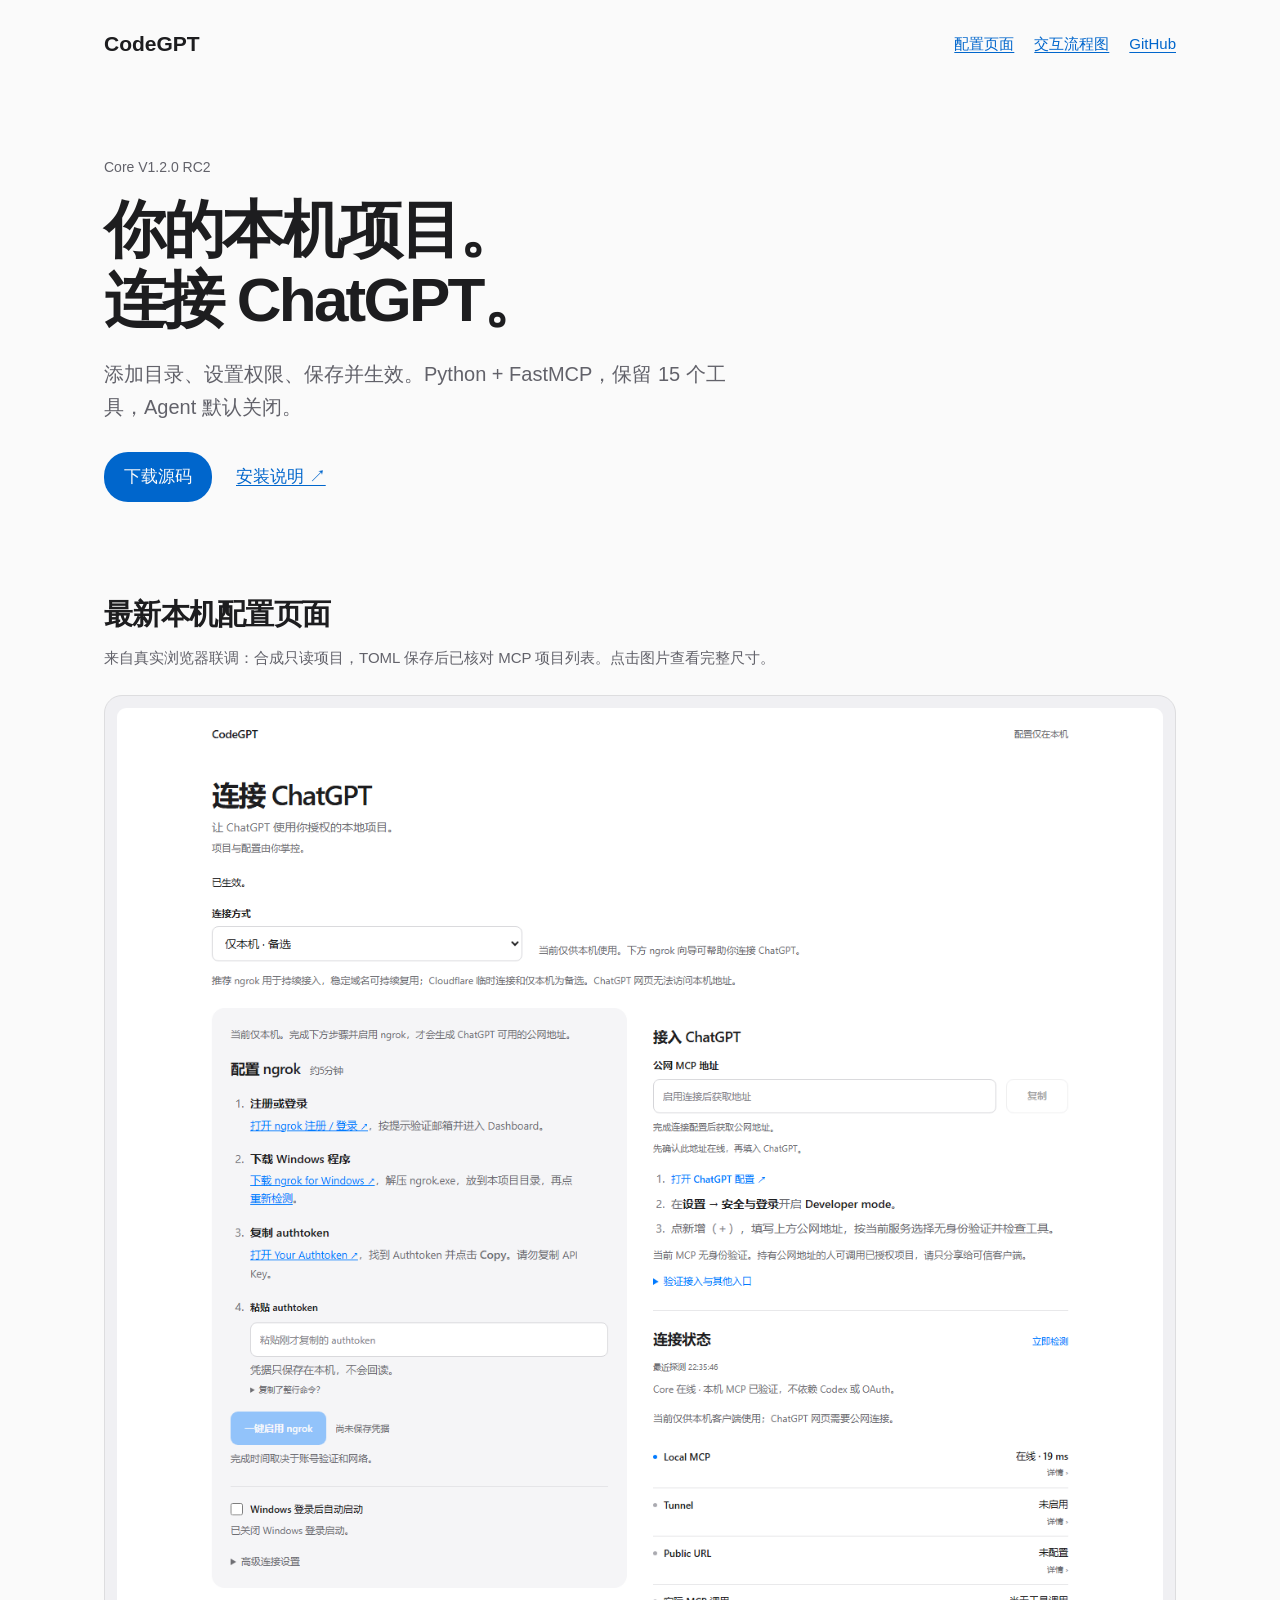
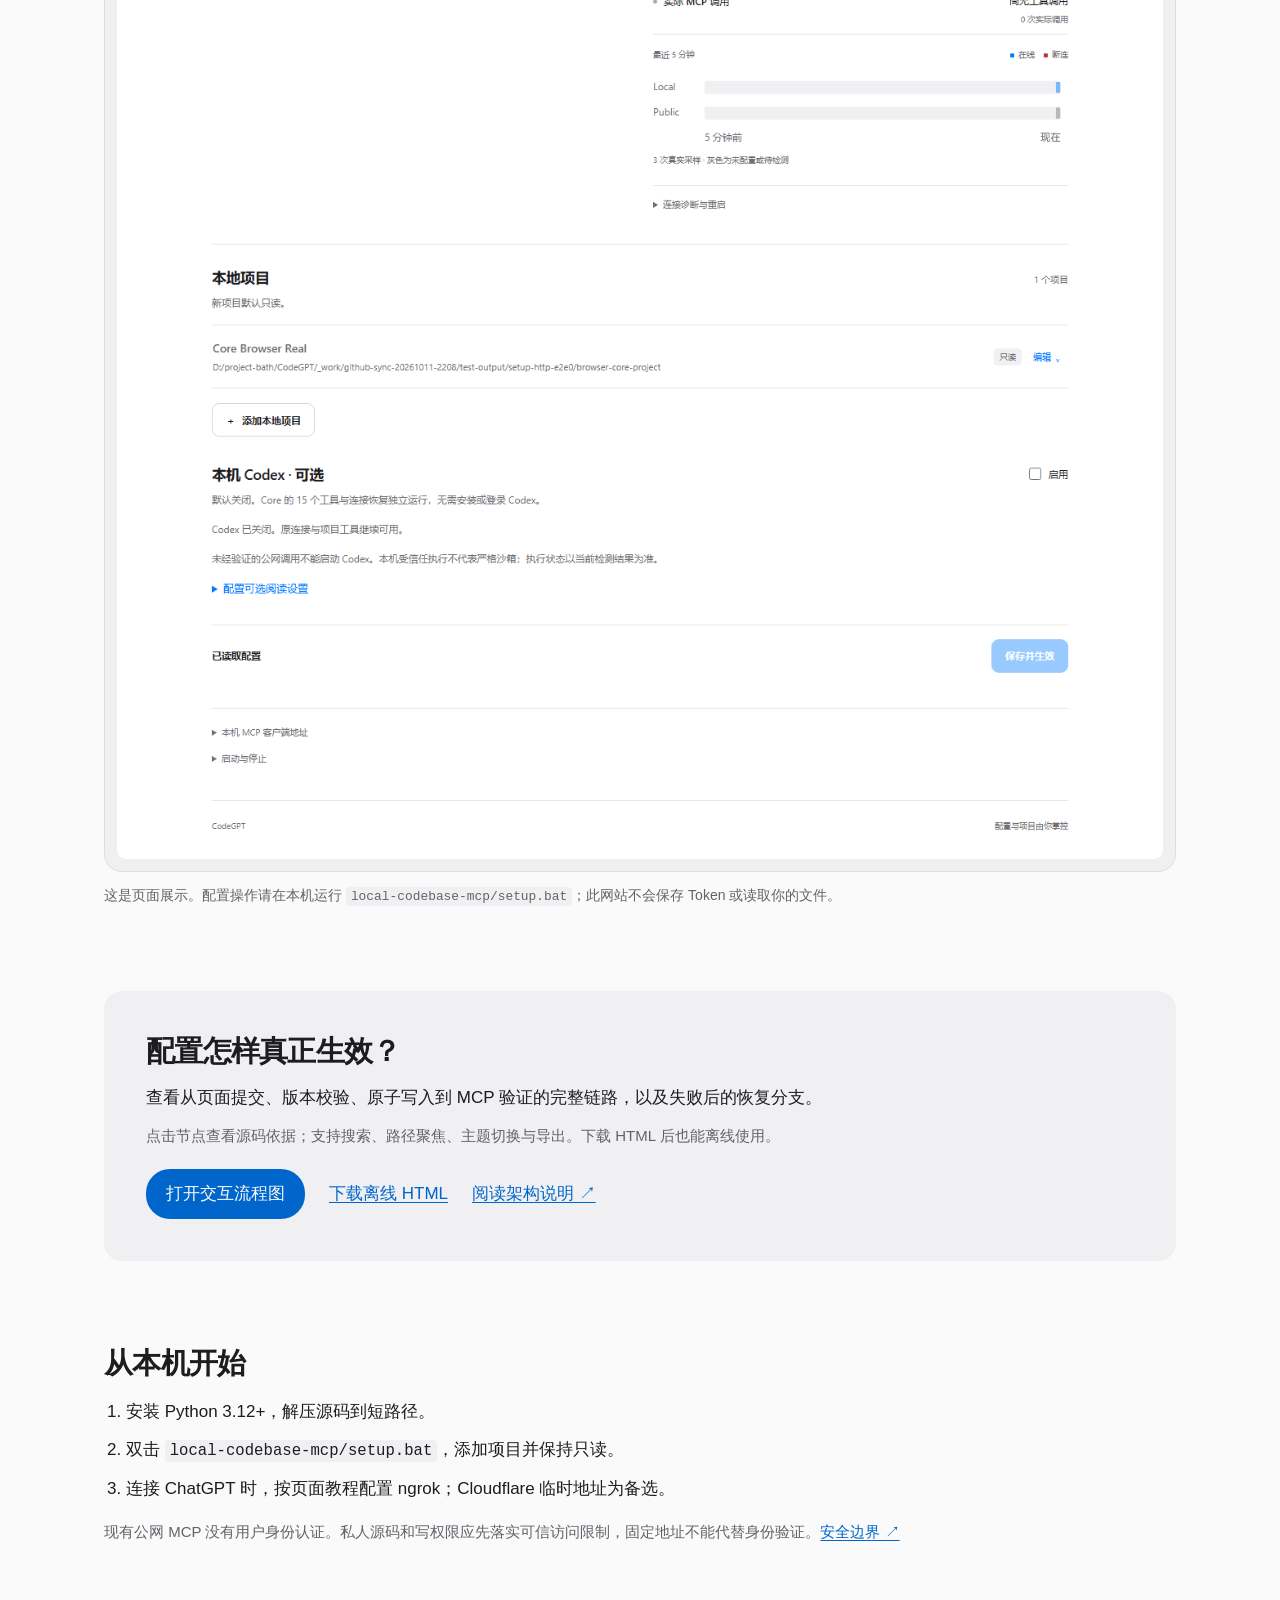
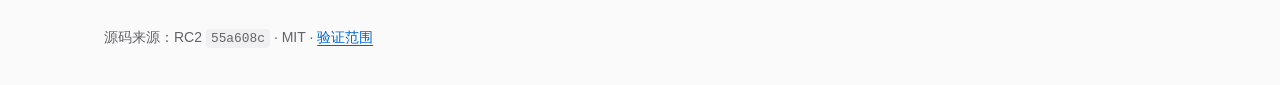
==== site/index.html @ 5a4a977e "Sync Core RC2 Setup frontend and publish interactive workflow" ====
<!doctype html>
<html lang="zh-CN">
<head>
<meta charset="utf-8">
<meta name="viewport" content="width=device-width, initial-scale=1">
<meta name="description" content="CodeGPT Core V1.2.0 RC2：真实本机配置页面与可交互配置流程图。">
<title>CodeGPT · 本机项目，连接 ChatGPT</title>
<style>
:root { color-scheme: light; --ink: #1d1d1f; --muted: #62626a; --paper: #fafafa; --surface: #f0f0f3; --accent: #0066cc; --line: #dddddf; }
* { box-sizing: border-box; }
body { margin: 0; background: var(--paper); color: var(--ink); font: 17px/1.65 -apple-system, BlinkMacSystemFont, "Segoe UI", "Microsoft YaHei", sans-serif; }
a { color: var(--accent); text-underline-offset: .2em; }
a:focus-visible { outline: 3px solid var(--accent); outline-offset: 5px; border-radius: 4px; }
header, main, footer { max-width: 1120px; margin: auto; padding: 0 24px; }
header { min-height: 88px; display: flex; justify-content: space-between; align-items: center; gap: 20px; }
.brand { font-weight: 650; font-size: 21px; color: var(--ink); text-decoration: none; }
nav { display: flex; flex-wrap: wrap; gap: 20px; font-size: 15px; }
.intro { padding: 68px 0 52px; max-width: 780px; }
.eyebrow { color: var(--muted); font-size: 14px; margin: 0 0 16px; }
h1 { font-size: clamp(34px, 6vw, 62px); line-height: 1.12; letter-spacing: -.045em; margin: 0 0 24px; font-weight: 650; }
.intro p:not(.eyebrow) { max-width: 650px; color: var(--muted); font-size: 20px; }
.actions { display: flex; flex-wrap: wrap; align-items: center; gap: 14px 24px; margin-top: 28px; }
.primary { display: inline-block; padding: 11px 20px; border-radius: 24px; background: var(--accent); color: var(--paper); text-decoration: none; }
section { padding: 42px 0; }
h2 { font-size: 29px; letter-spacing: -.025em; line-height: 1.25; margin: 0 0 14px; font-weight: 650; }
p { margin: 12px 0; }
.note { color: var(--muted); font-size: 15px; }
figure { margin: 24px 0 0; }
figure a { display: block; background: var(--surface); border: 1px solid var(--line); padding: 12px; border-radius: 18px; }
img { display: block; width: 100%; height: auto; border-radius: 9px; }
figcaption { margin-top: 12px; color: var(--muted); font-size: 14px; }
.workflow { background: var(--surface); border-radius: 18px; padding: 30px; }
.workflow .actions { margin-top: 20px; }
code { padding: 2px 5px; border-radius: 4px; background: var(--surface); font-size: .92em; }
ol { padding-left: 22px; }
li { margin: 10px 0; }
footer { padding-top: 28px; padding-bottom: 36px; color: var(--muted); font-size: 14px; }
@media (min-width: 760px) { .workflow { padding: 42px; } }
</style>
</head>
<body>
<header><a class="brand" href="./">CodeGPT</a><nav aria-label="主要导航"><a href="#setup">配置页面</a><a href="diagrams/configuration-workflow.html">交互流程图</a><a href="https://github.com/SHlTbro/CodeGPT">GitHub</a></nav></header>
<main>
<div class="intro"><p class="eyebrow">Core V1.2.0 RC2</p><h1>你的本机项目。<br>连接 ChatGPT。</h1><p>添加目录、设置权限、保存并生效。Python + FastMCP，保留 15 个工具，Agent 默认关闭。</p><div class="actions"><a class="primary" href="https://github.com/SHlTbro/CodeGPT/archive/refs/heads/main.zip">下载源码</a><a href="https://github.com/SHlTbro/CodeGPT#先在本机使用">安装说明 ↗</a></div></div>
<section id="setup" aria-labelledby="setup-heading"><h2 id="setup-heading">最新本机配置页面</h2><p class="note">来自真实浏览器联调：合成只读项目，TOML 保存后已核对 MCP 项目列表。点击图片查看完整尺寸。</p><figure><a href="assets/setup-current.png" aria-label="查看配置页面原始截图"><img src="assets/setup-current.png" width="1280" height="2143" alt="CodeGPT 真实配置页：ngrok 操作指引、连接状态、本地项目与默认关闭的可选 Codex。"></a><figcaption>这是页面展示。配置操作请在本机运行 <code>local-codebase-mcp/setup.bat</code>；此网站不会保存 Token 或读取你的文件。</figcaption></figure></section>
<section aria-labelledby="workflow-heading"><div class="workflow"><h2 id="workflow-heading">配置怎样真正生效？</h2><p>查看从页面提交、版本校验、原子写入到 MCP 验证的完整链路，以及失败后的恢复分支。</p><p class="note">点击节点查看源码依据；支持搜索、路径聚焦、主题切换与导出。下载 HTML 后也能离线使用。</p><div class="actions"><a class="primary" href="diagrams/configuration-workflow.html">打开交互流程图</a><a href="diagrams/configuration-workflow.html" download>下载离线 HTML</a><a href="https://github.com/SHlTbro/CodeGPT/blob/main/docs/architecture.md">阅读架构说明 ↗</a></div></div></section>
<section aria-labelledby="start-heading"><h2 id="start-heading">从本机开始</h2><ol><li>安装 Python 3.12+，解压源码到短路径。</li><li>双击 <code>local-codebase-mcp/setup.bat</code>，添加项目并保持只读。</li><li>连接 ChatGPT 时，按页面教程配置 ngrok；Cloudflare 临时地址为备选。</li></ol><p class="note">现有公网 MCP 没有用户身份认证。私人源码和写权限应先落实可信访问限制，固定地址不能代替身份验证。<a href="https://github.com/SHlTbro/CodeGPT/blob/main/docs/security.md">安全边界 ↗</a></p></section>
</main>
<footer>源码来源：RC2 <code>55a608c</code> · MIT · <a href="https://github.com/SHlTbro/CodeGPT/blob/main/docs/verification.md">验证范围</a></footer>
</body>
</html>
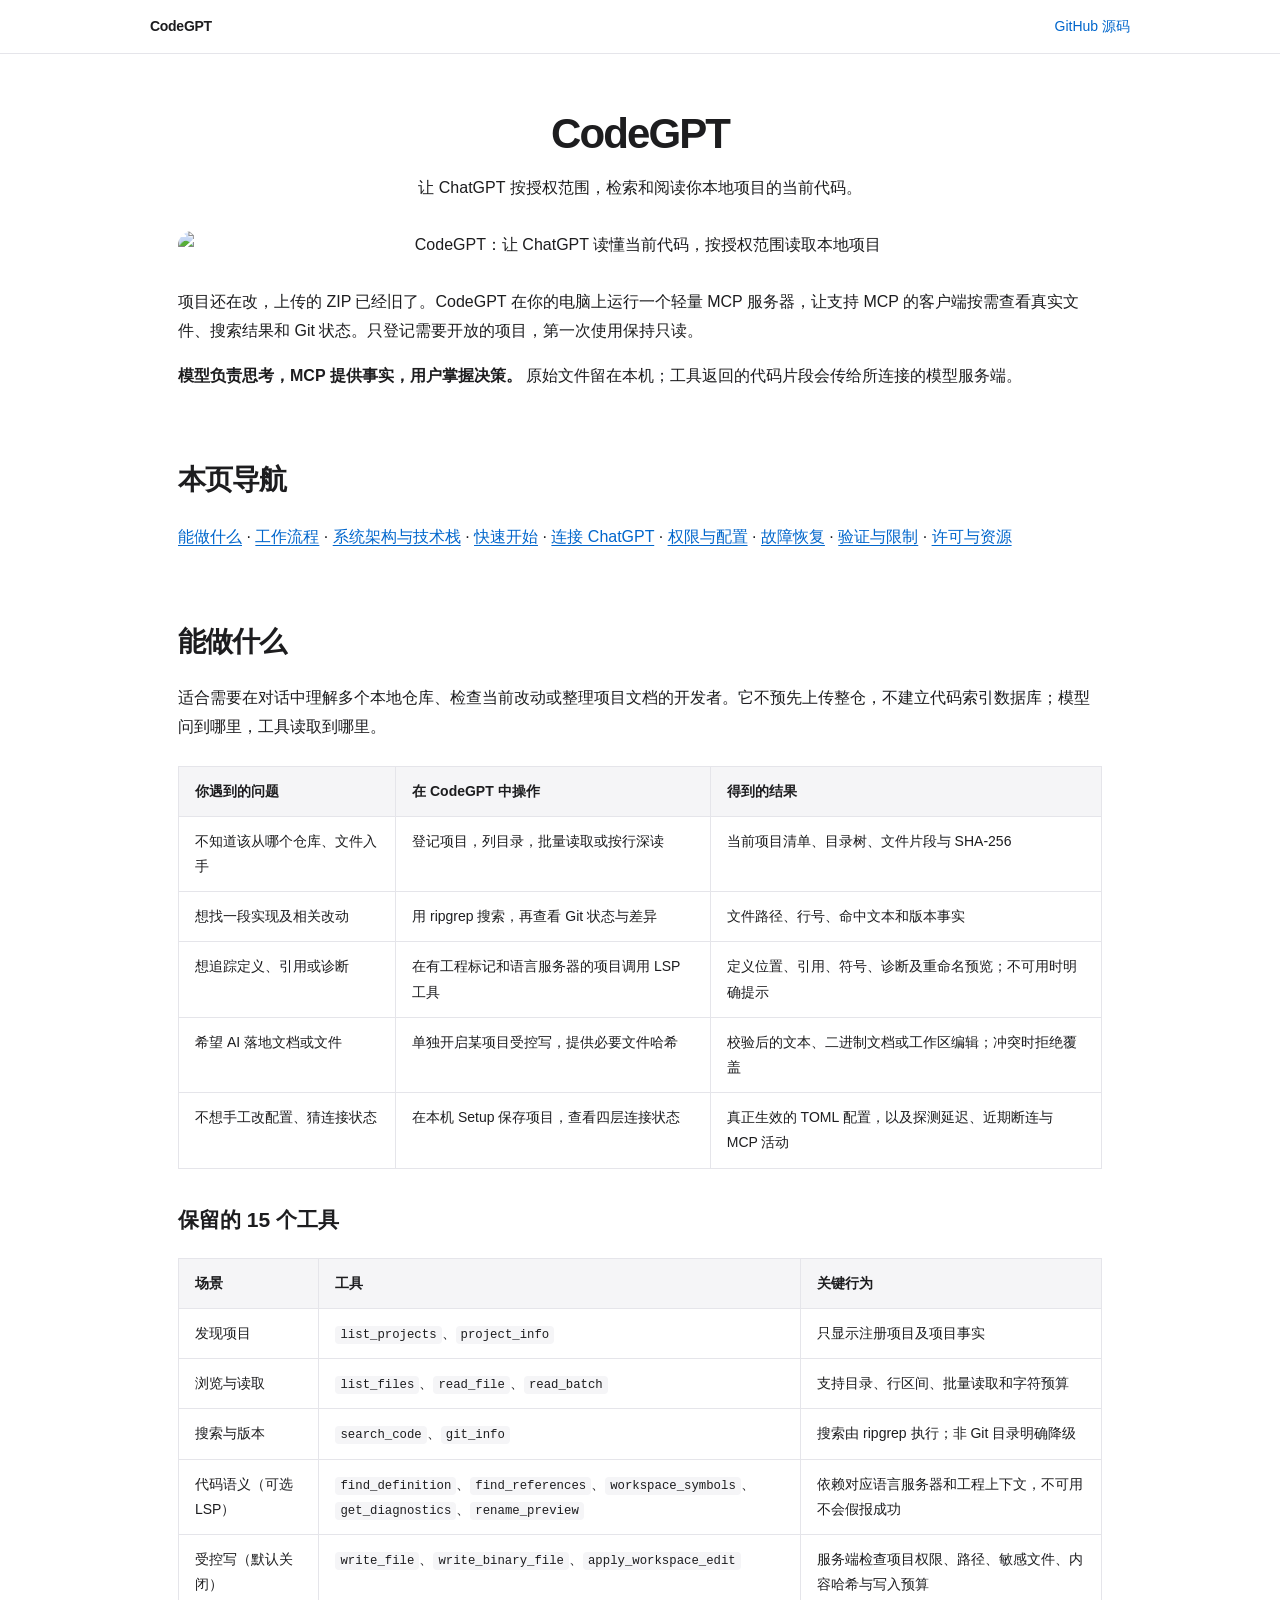
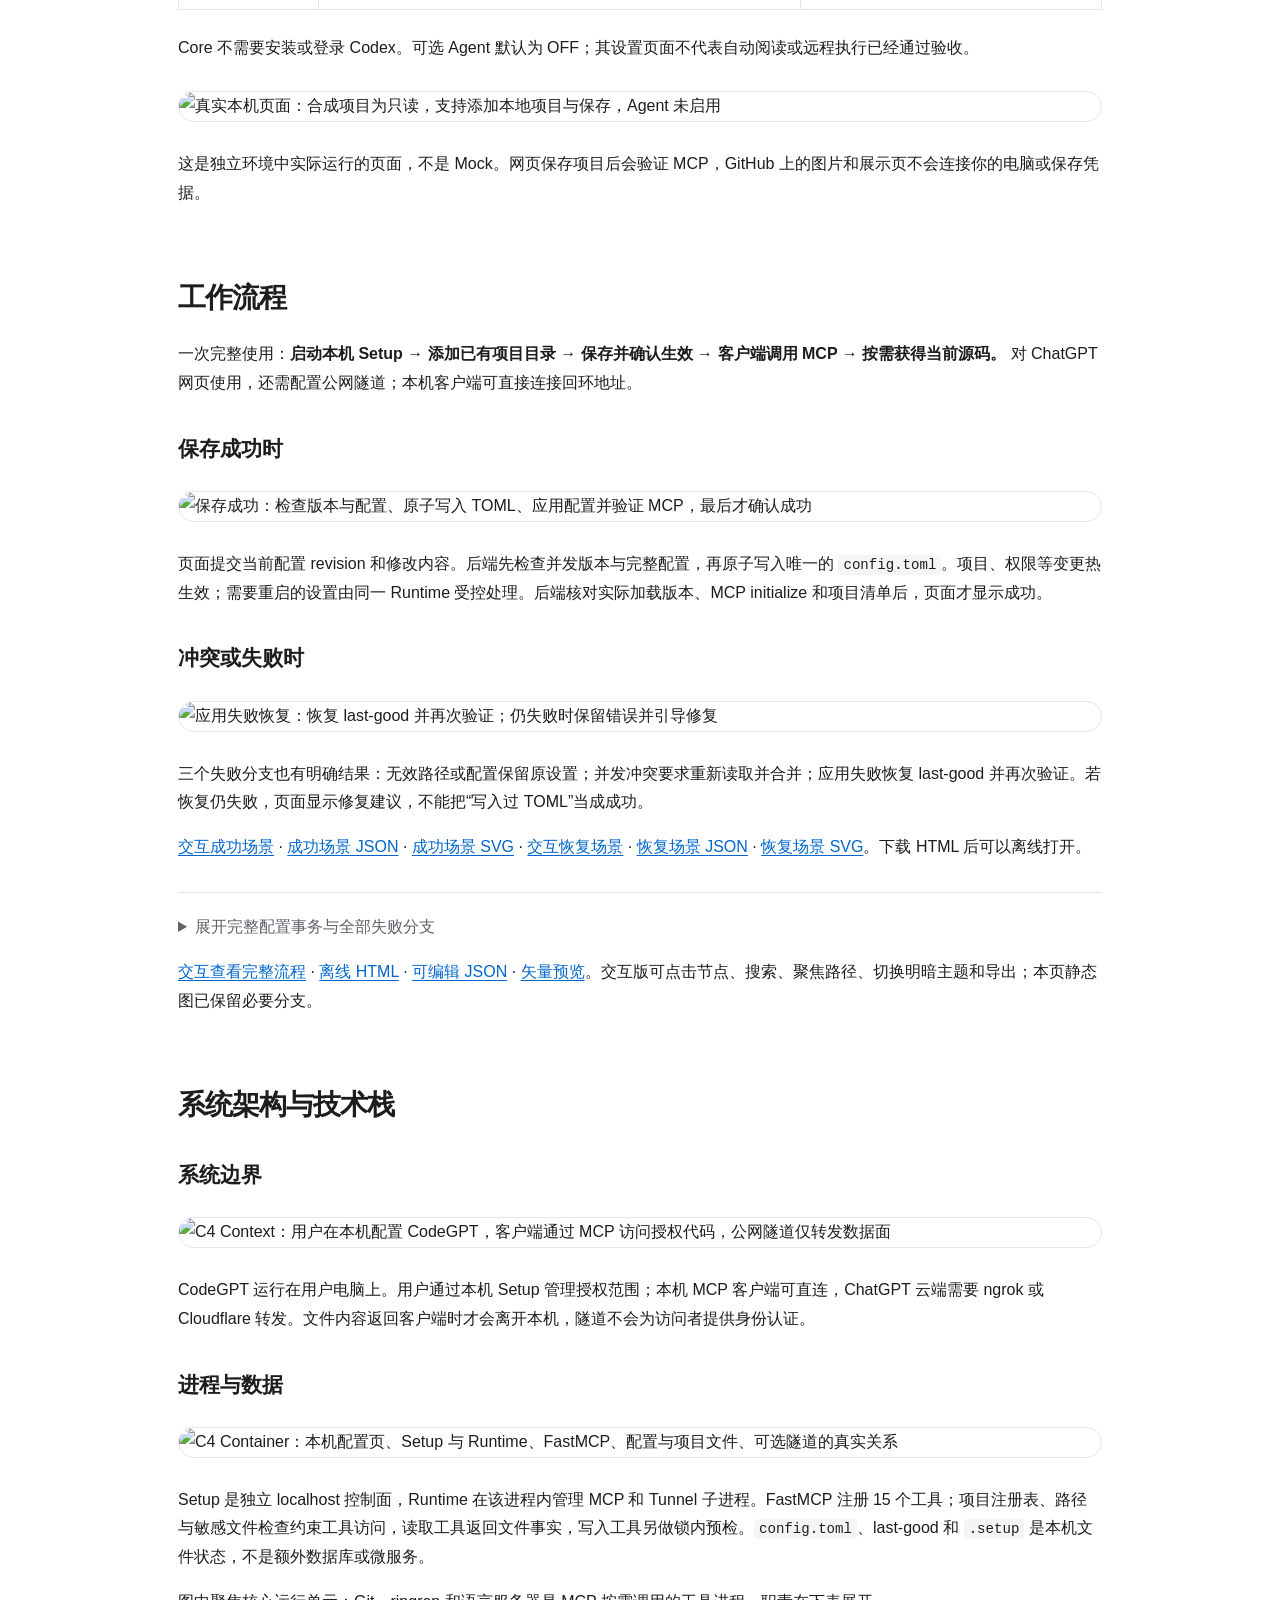
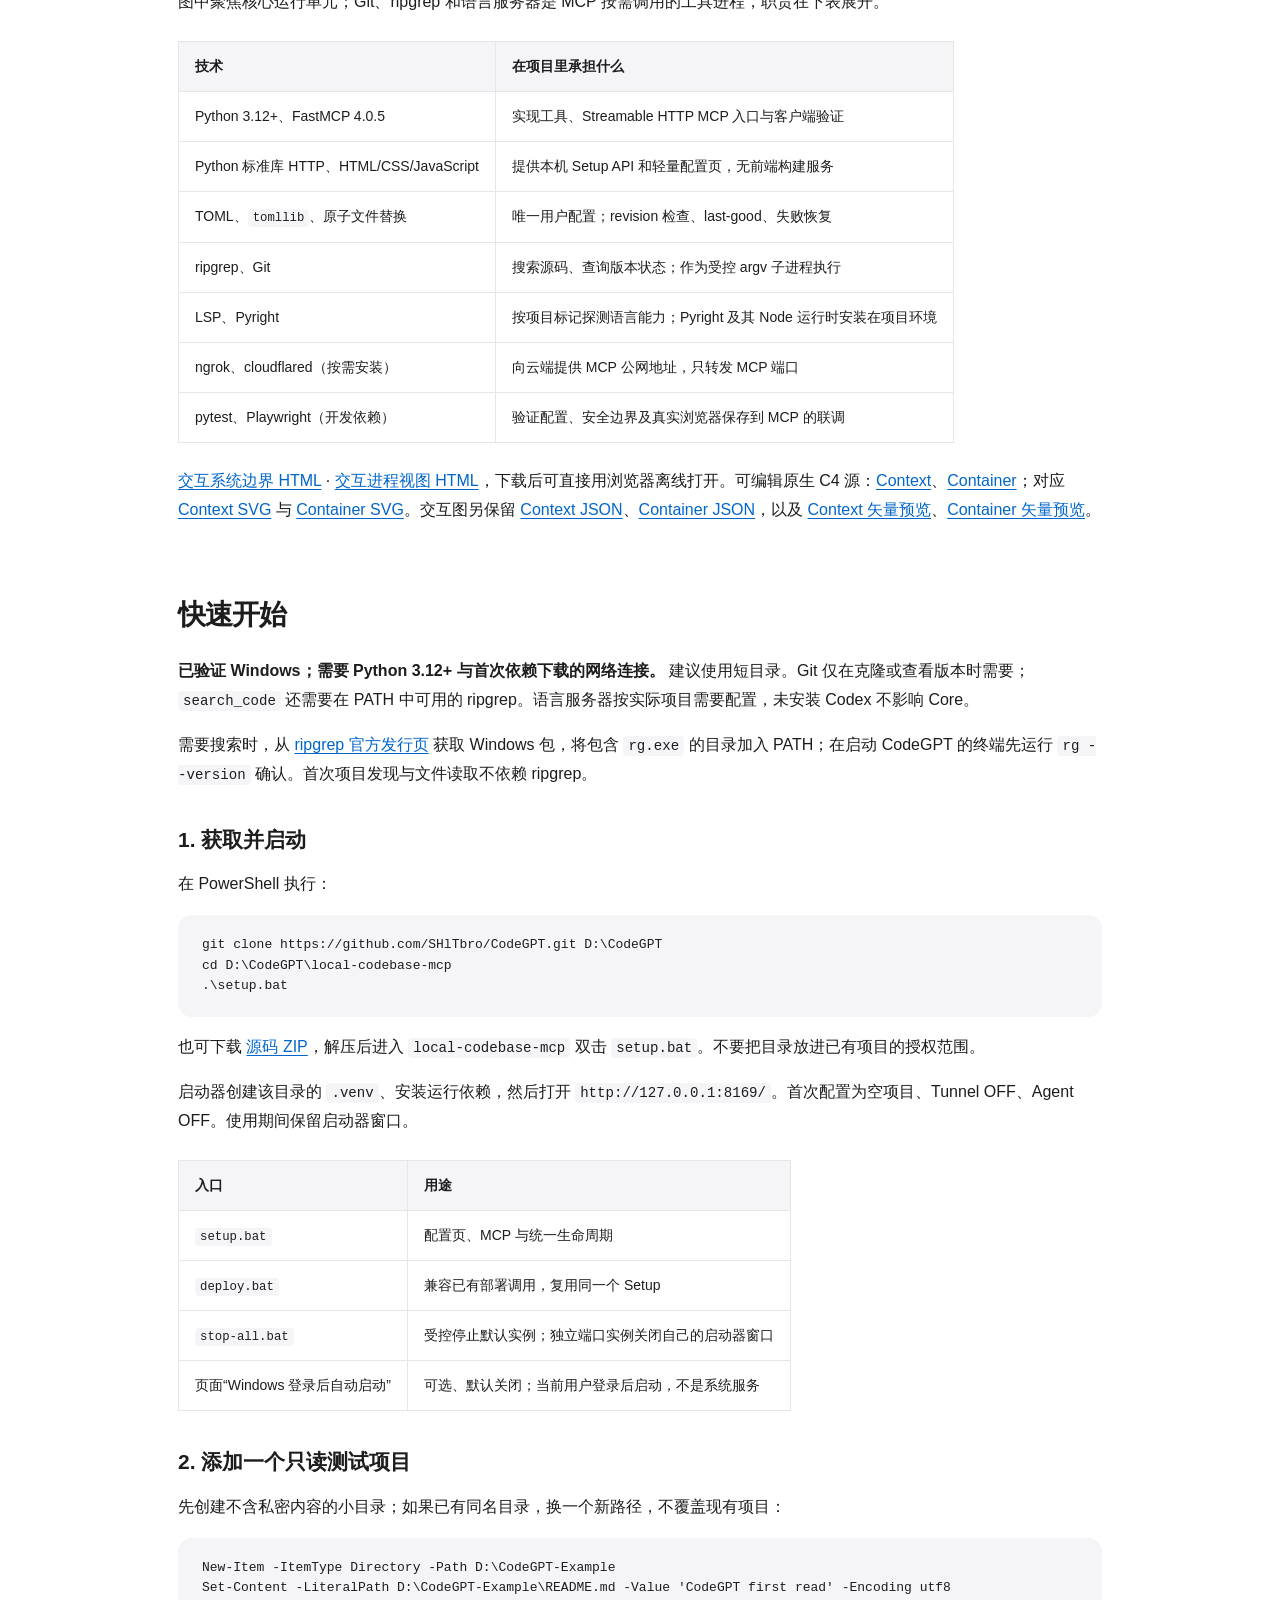
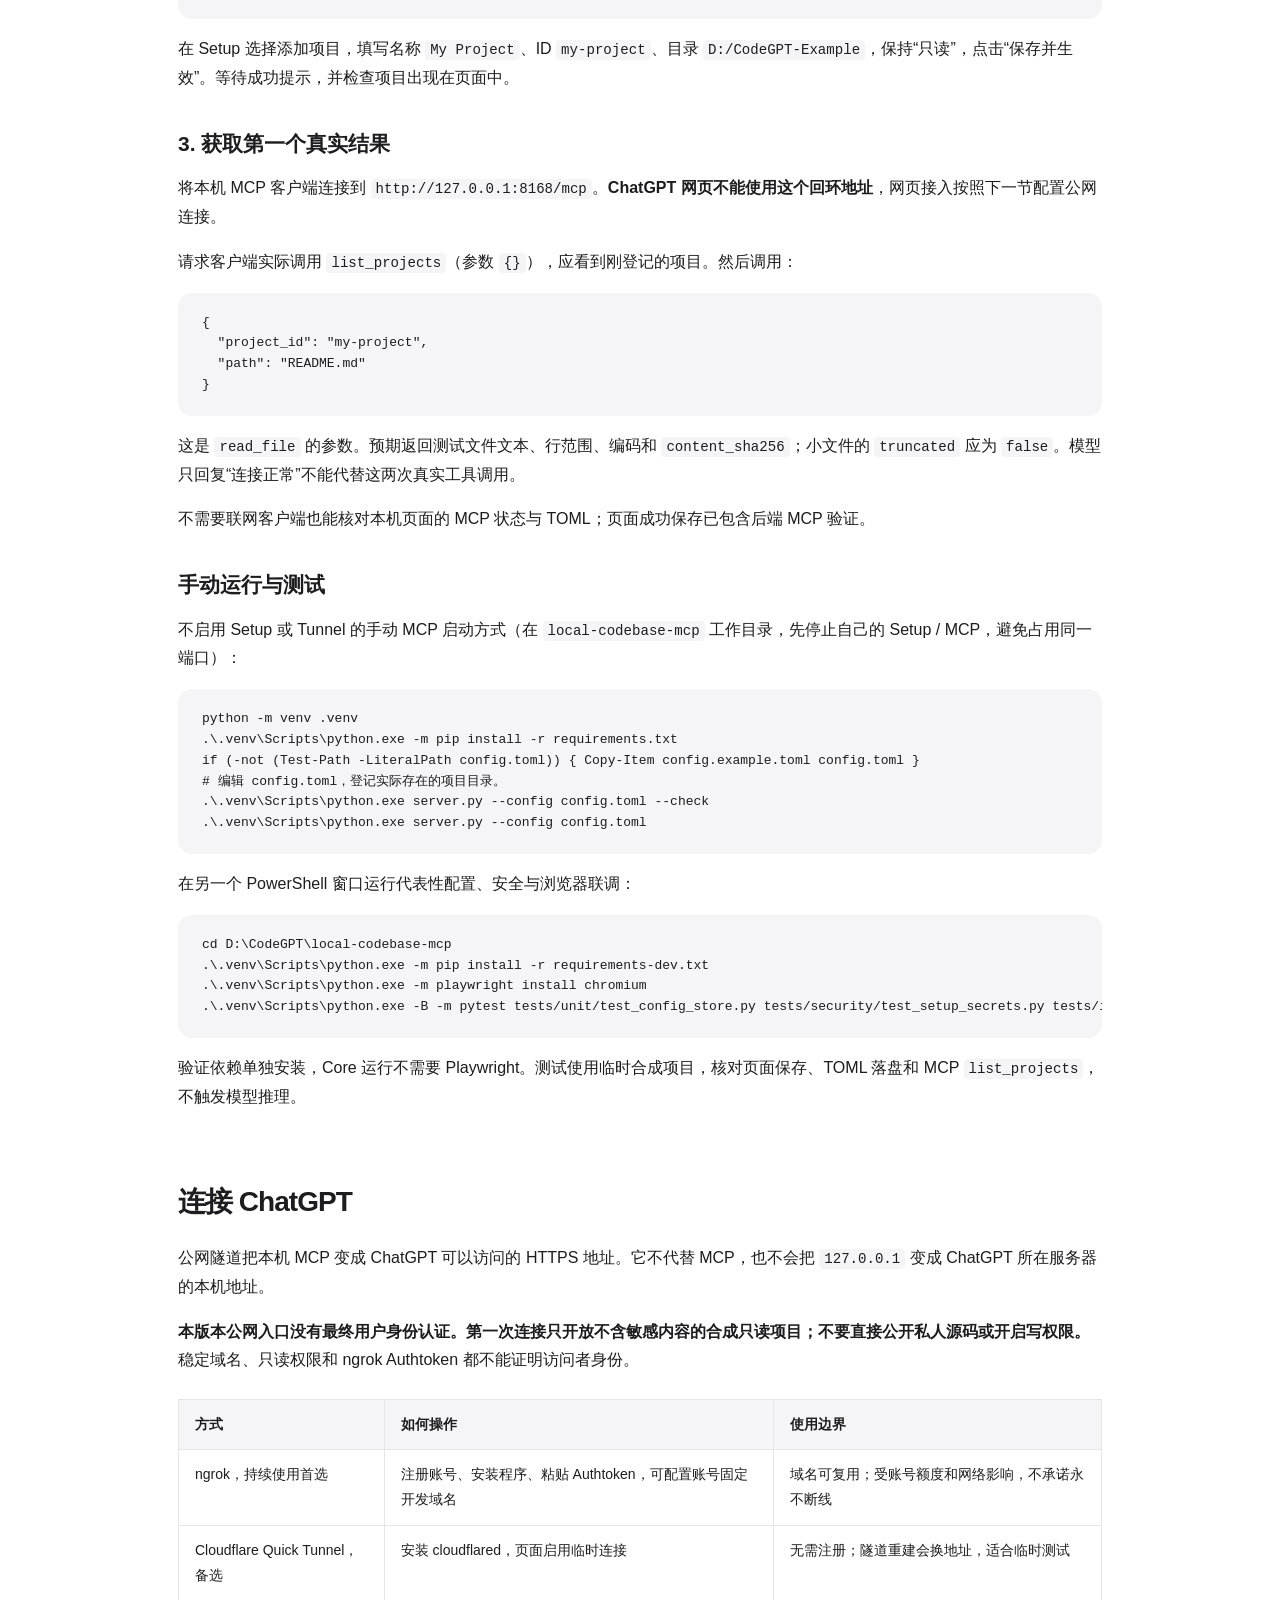
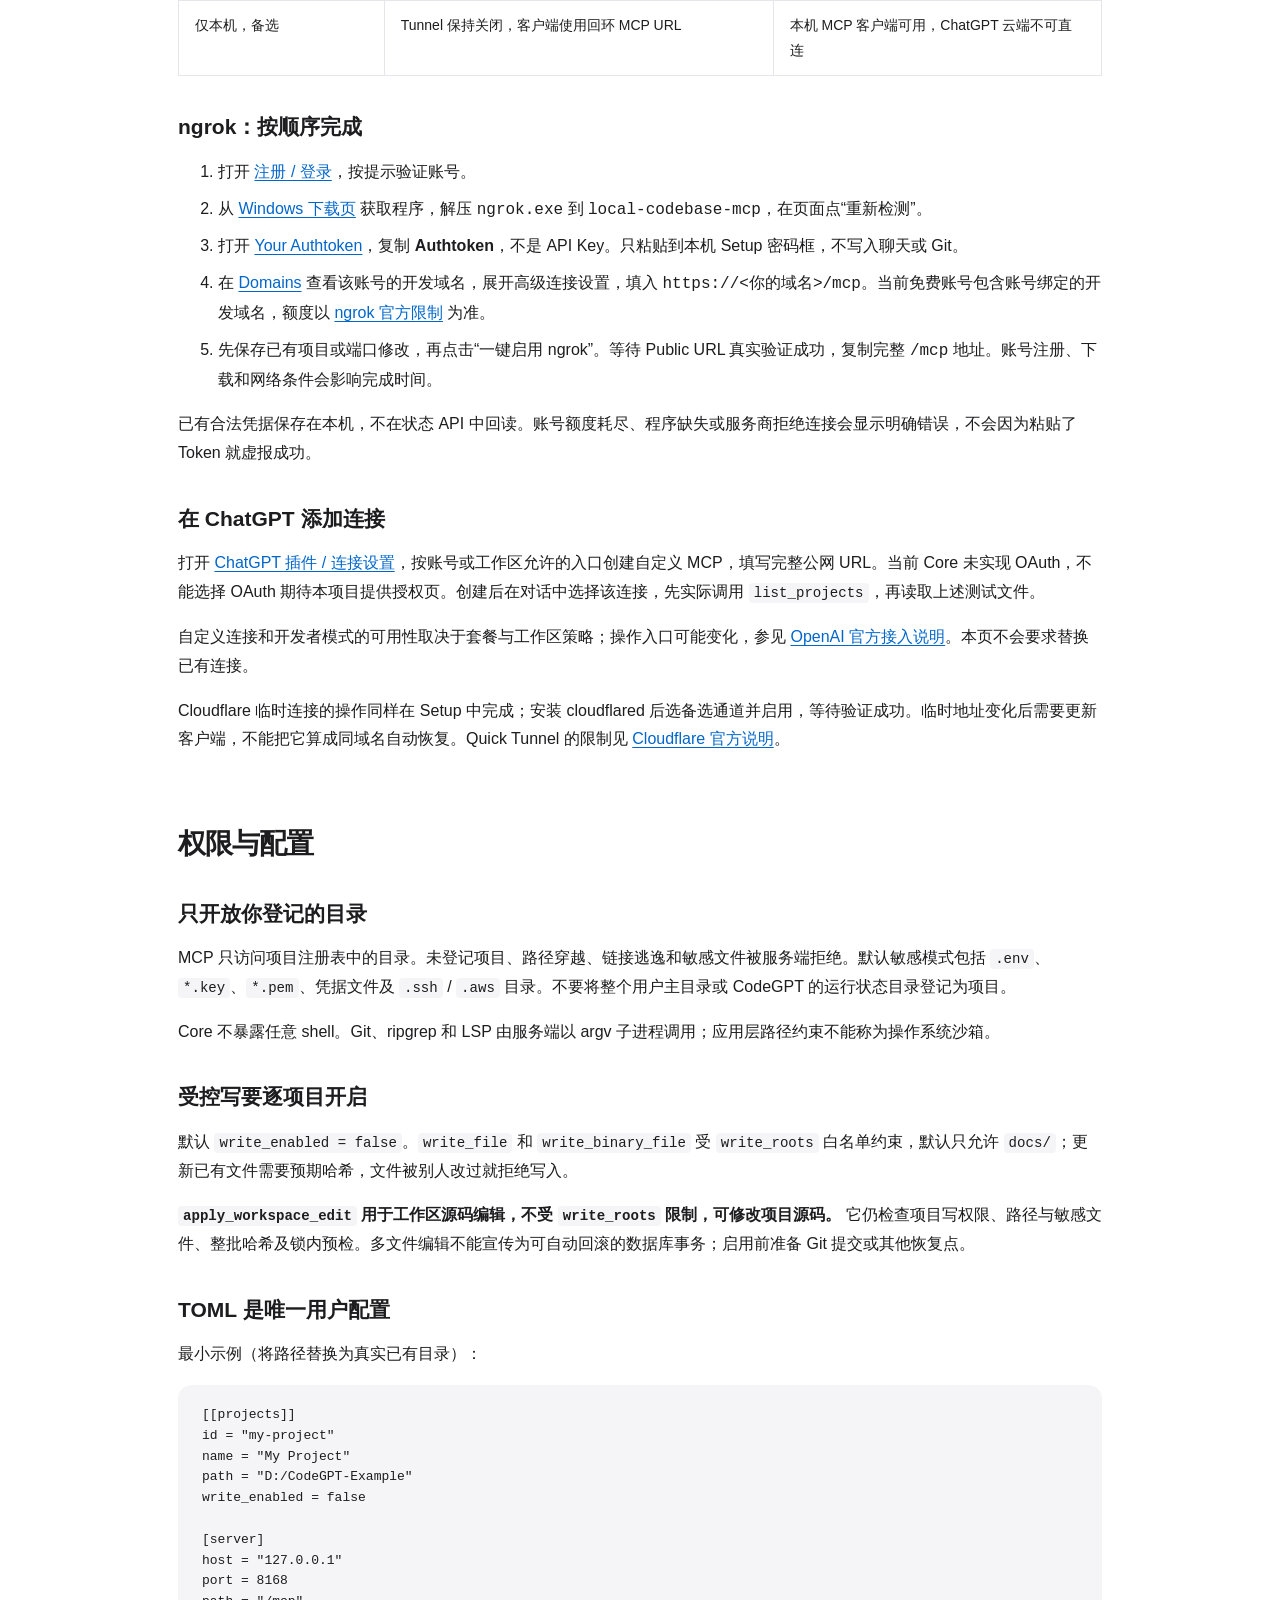
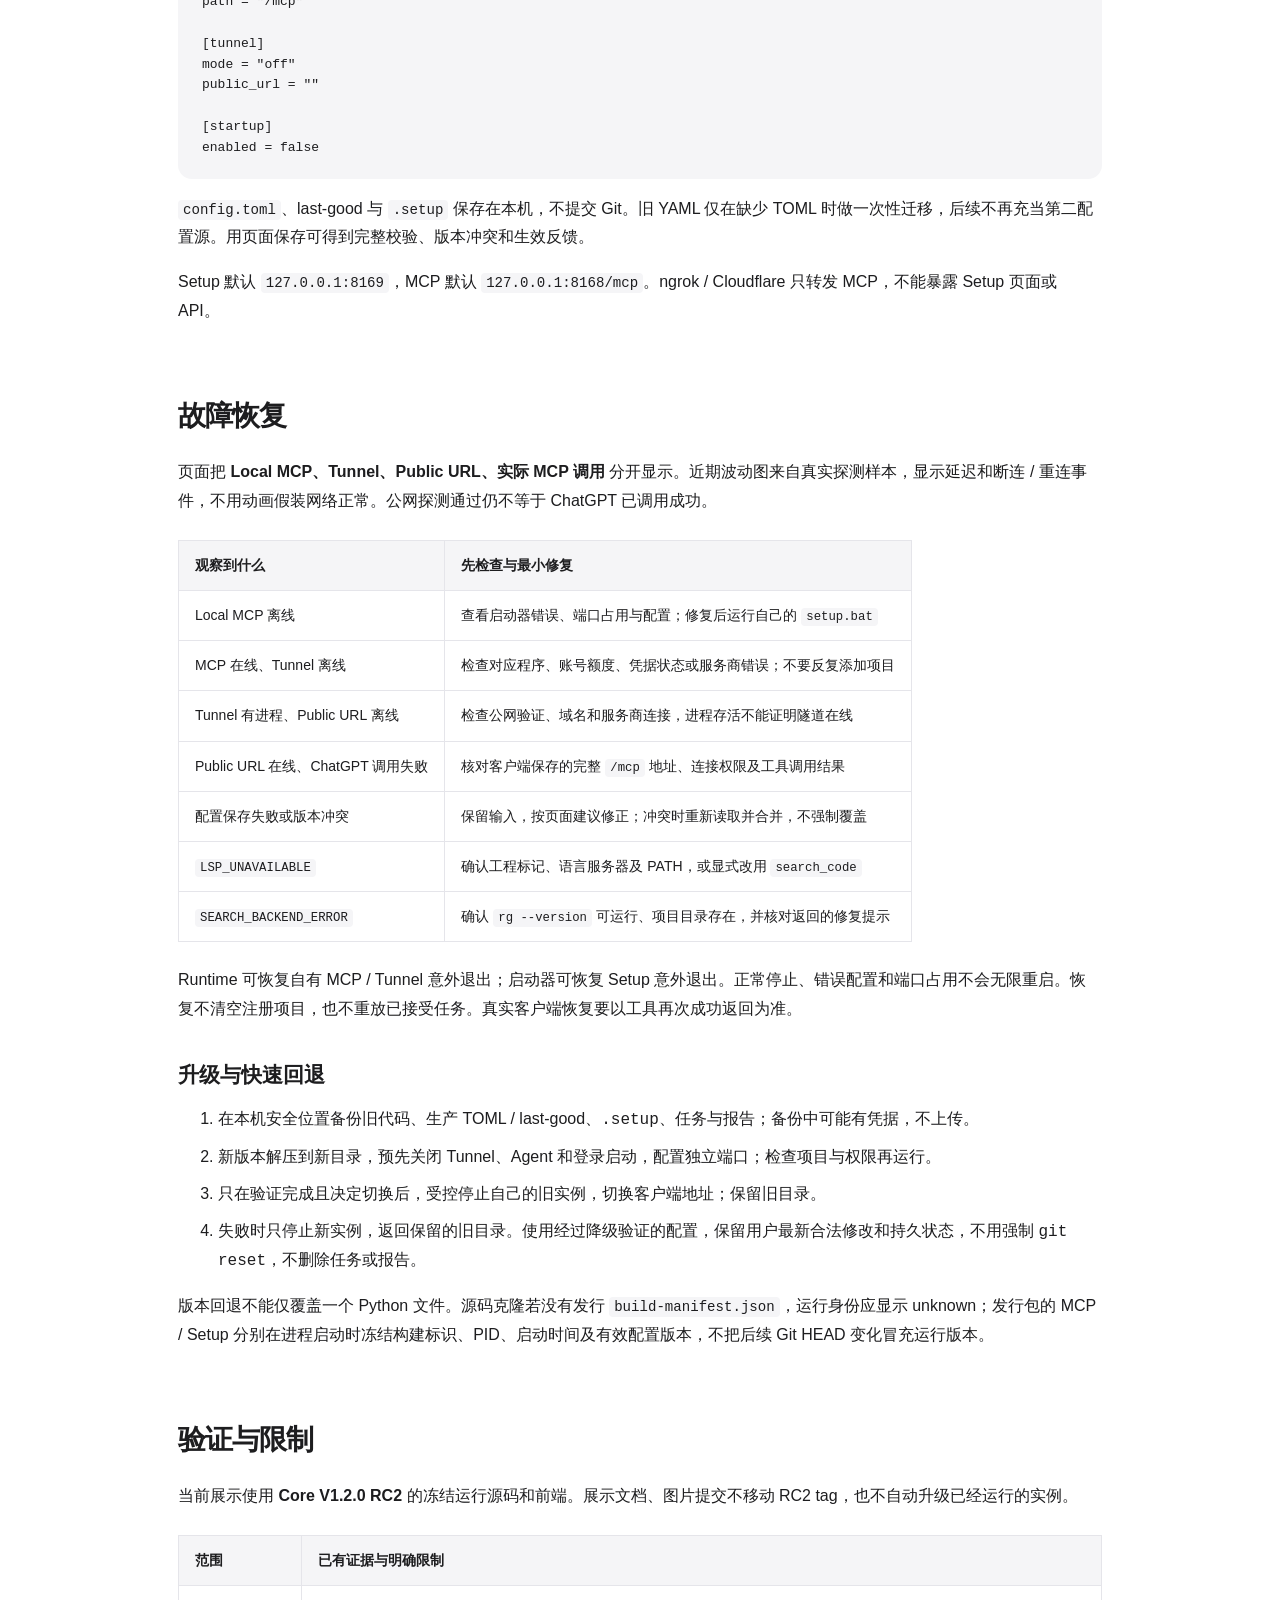
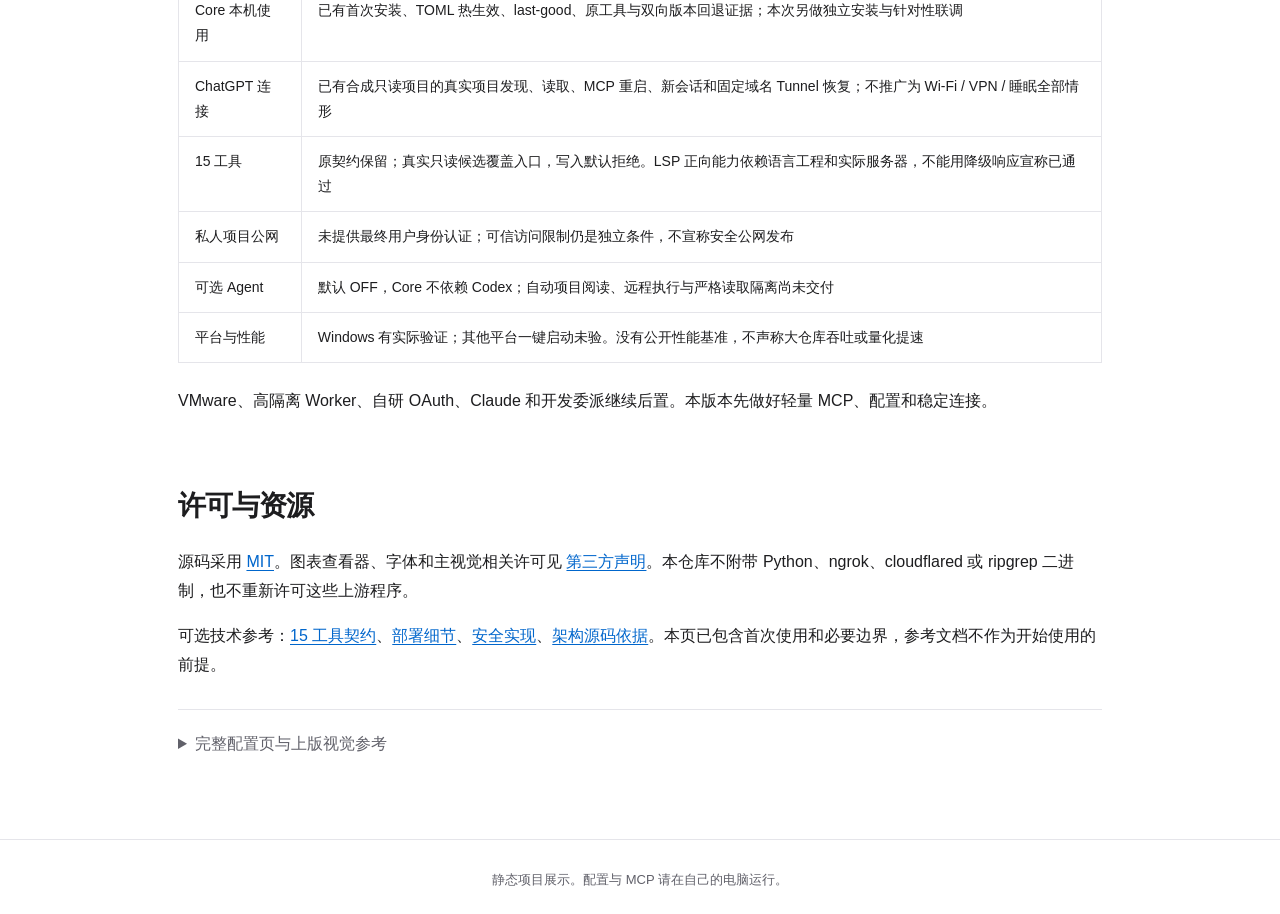
==== commit 8b573b51: "docs: deliver verified single-page CodeGPT showcase and interactive diagrams" ====
--- a/site/index.html
+++ b/site/index.html
@@ -1,51 +1,404 @@
 <!doctype html>
-<html lang="zh-CN">
-<head>
-<meta charset="utf-8">
-<meta name="viewport" content="width=device-width, initial-scale=1">
-<meta name="description" content="CodeGPT Core V1.2.0 RC2：真实本机配置页面与可交互配置流程图。">
-<title>CodeGPT · 本机项目，连接 ChatGPT</title>
-<style>
-:root { color-scheme: light; --ink: #1d1d1f; --muted: #62626a; --paper: #fafafa; --surface: #f0f0f3; --accent: #0066cc; --line: #dddddf; }
-* { box-sizing: border-box; }
-body { margin: 0; background: var(--paper); color: var(--ink); font: 17px/1.65 -apple-system, BlinkMacSystemFont, "Segoe UI", "Microsoft YaHei", sans-serif; }
-a { color: var(--accent); text-underline-offset: .2em; }
-a:focus-visible { outline: 3px solid var(--accent); outline-offset: 5px; border-radius: 4px; }
-header, main, footer { max-width: 1120px; margin: auto; padding: 0 24px; }
-header { min-height: 88px; display: flex; justify-content: space-between; align-items: center; gap: 20px; }
-.brand { font-weight: 650; font-size: 21px; color: var(--ink); text-decoration: none; }
-nav { display: flex; flex-wrap: wrap; gap: 20px; font-size: 15px; }
-.intro { padding: 68px 0 52px; max-width: 780px; }
-.eyebrow { color: var(--muted); font-size: 14px; margin: 0 0 16px; }
-h1 { font-size: clamp(34px, 6vw, 62px); line-height: 1.12; letter-spacing: -.045em; margin: 0 0 24px; font-weight: 650; }
-.intro p:not(.eyebrow) { max-width: 650px; color: var(--muted); font-size: 20px; }
-.actions { display: flex; flex-wrap: wrap; align-items: center; gap: 14px 24px; margin-top: 28px; }
-.primary { display: inline-block; padding: 11px 20px; border-radius: 24px; background: var(--accent); color: var(--paper); text-decoration: none; }
-section { padding: 42px 0; }
-h2 { font-size: 29px; letter-spacing: -.025em; line-height: 1.25; margin: 0 0 14px; font-weight: 650; }
-p { margin: 12px 0; }
-.note { color: var(--muted); font-size: 15px; }
-figure { margin: 24px 0 0; }
-figure a { display: block; background: var(--surface); border: 1px solid var(--line); padding: 12px; border-radius: 18px; }
-img { display: block; width: 100%; height: auto; border-radius: 9px; }
-figcaption { margin-top: 12px; color: var(--muted); font-size: 14px; }
-.workflow { background: var(--surface); border-radius: 18px; padding: 30px; }
-.workflow .actions { margin-top: 20px; }
-code { padding: 2px 5px; border-radius: 4px; background: var(--surface); font-size: .92em; }
-ol { padding-left: 22px; }
-li { margin: 10px 0; }
-footer { padding-top: 28px; padding-bottom: 36px; color: var(--muted); font-size: 14px; }
-@media (min-width: 760px) { .workflow { padding: 42px; } }
-</style>
-</head>
-<body>
-<header><a class="brand" href="./">CodeGPT</a><nav aria-label="主要导航"><a href="#setup">配置页面</a><a href="diagrams/configuration-workflow.html">交互流程图</a><a href="https://github.com/SHlTbro/CodeGPT">GitHub</a></nav></header>
-<main>
-<div class="intro"><p class="eyebrow">Core V1.2.0 RC2</p><h1>你的本机项目。<br>连接 ChatGPT。</h1><p>添加目录、设置权限、保存并生效。Python + FastMCP，保留 15 个工具，Agent 默认关闭。</p><div class="actions"><a class="primary" href="https://github.com/SHlTbro/CodeGPT/archive/refs/heads/main.zip">下载源码</a><a href="https://github.com/SHlTbro/CodeGPT#先在本机使用">安装说明 ↗</a></div></div>
-<section id="setup" aria-labelledby="setup-heading"><h2 id="setup-heading">最新本机配置页面</h2><p class="note">来自真实浏览器联调：合成只读项目，TOML 保存后已核对 MCP 项目列表。点击图片查看完整尺寸。</p><figure><a href="assets/setup-current.png" aria-label="查看配置页面原始截图"><img src="assets/setup-current.png" width="1280" height="2143" alt="CodeGPT 真实配置页：ngrok 操作指引、连接状态、本地项目与默认关闭的可选 Codex。"></a><figcaption>这是页面展示。配置操作请在本机运行 <code>local-codebase-mcp/setup.bat</code>；此网站不会保存 Token 或读取你的文件。</figcaption></figure></section>
-<section aria-labelledby="workflow-heading"><div class="workflow"><h2 id="workflow-heading">配置怎样真正生效？</h2><p>查看从页面提交、版本校验、原子写入到 MCP 验证的完整链路，以及失败后的恢复分支。</p><p class="note">点击节点查看源码依据；支持搜索、路径聚焦、主题切换与导出。下载 HTML 后也能离线使用。</p><div class="actions"><a class="primary" href="diagrams/configuration-workflow.html">打开交互流程图</a><a href="diagrams/configuration-workflow.html" download>下载离线 HTML</a><a href="https://github.com/SHlTbro/CodeGPT/blob/main/docs/architecture.md">阅读架构说明 ↗</a></div></div></section>
-<section aria-labelledby="start-heading"><h2 id="start-heading">从本机开始</h2><ol><li>安装 Python 3.12+，解压源码到短路径。</li><li>双击 <code>local-codebase-mcp/setup.bat</code>，添加项目并保持只读。</li><li>连接 ChatGPT 时，按页面教程配置 ngrok；Cloudflare 临时地址为备选。</li></ol><p class="note">现有公网 MCP 没有用户身份认证。私人源码和写权限应先落实可信访问限制，固定地址不能代替身份验证。<a href="https://github.com/SHlTbro/CodeGPT/blob/main/docs/security.md">安全边界 ↗</a></p></section>
-</main>
-<footer>源码来源：RC2 <code>55a608c</code> · MIT · <a href="https://github.com/SHlTbro/CodeGPT/blob/main/docs/verification.md">验证范围</a></footer>
-</body>
-</html>
+<html lang="zh-CN"><head><meta charset="utf-8"><meta name="viewport" content="width=device-width,initial-scale=1"><title>CodeGPT · 让 ChatGPT 阅读当前代码</title><meta name="description" content="本机运行的轻量 MCP，按项目授权检索当前代码，提供配置与连接恢复。"><style>
+:root{color-scheme:light dark;--bg:#fff;--fg:#1d1d1f;--muted:#61616a;--line:#e5e5ea;--soft:#f5f5f7;--link:#0066cc}
+*{box-sizing:border-box}html{scroll-behavior:auto}body{margin:0;background:var(--bg);color:var(--fg);font:16px/1.8 -apple-system,BlinkMacSystemFont,"Segoe UI","Microsoft YaHei",sans-serif}
+header{border-bottom:1px solid var(--line);padding:14px max(24px,calc((100vw - 980px)/2));display:flex;justify-content:space-between;gap:16px;font-size:14px}header a{white-space:nowrap;text-decoration:none}header strong{letter-spacing:-.02em}
+main{max-width:980px;margin:56px auto 80px;padding:0 28px}h1{font-size:42px;line-height:1.15;letter-spacing:-.045em;margin:0 0 16px}h2{font-size:28px;line-height:1.3;letter-spacing:-.035em;margin:72px 0 24px}h3{font-size:21px;line-height:1.4;margin:36px 0 16px}p{margin:16px 0}a{color:var(--link);text-underline-offset:3px}a[name]{display:block;scroll-margin-top:24px}img{display:block;max-width:100%;height:auto;margin:28px auto;border-radius:16px;border:1px solid var(--line)}p[align=center] img{border:0}
+table{border-collapse:collapse;width:100%;font-size:14px;margin:24px 0;display:block;overflow-x:auto}th{text-align:left;background:var(--soft)}td,th{padding:12px 16px;border:1px solid var(--line);vertical-align:top}th{white-space:nowrap}pre{overflow:auto;padding:20px 24px;background:var(--soft);border-radius:14px;font-size:13px;line-height:1.6}code{font-family:ui-monospace,Consolas,monospace}p code,td code{font-size:.88em;background:var(--soft);padding:2px 5px;border-radius:4px;overflow-wrap:anywhere}li{margin:8px 0}details{border-top:1px solid var(--line);margin-top:30px;padding-top:20px}summary{cursor:pointer;color:var(--muted)}footer{padding:28px;border-top:1px solid var(--line);text-align:center;font-size:13px;color:var(--muted)}
+@media(prefers-color-scheme:dark){:root{--bg:#161617;--fg:#f5f5f7;--muted:#a1a1a8;--line:#39393e;--soft:#232326;--link:#71b6ff}}
+@media(max-width:640px){main{margin-top:32px;padding:0 20px}h1{font-size:34px}h2{font-size:25px;margin-top:48px}h3{font-size:20px}header{padding:12px 20px}body{font-size:15px}td,th{padding:10px}pre{padding:16px;font-size:12px}img{border-radius:12px}}
+</style></head><body><header><strong>CodeGPT</strong><a href="https://github.com/SHlTbro/CodeGPT">GitHub 源码</a></header><main><h1 align="center">CodeGPT</h1>
+<p align="center">让 ChatGPT 按授权范围，检索和阅读你本地项目的当前代码。</p>
+<p align="center">
+  <img src="assets/codegpt-hero.png" width="100%" alt="CodeGPT：让 ChatGPT 读懂当前代码，按授权范围读取本地项目">
+</p>
+<p>项目还在改，上传的 ZIP 已经旧了。CodeGPT 在你的电脑上运行一个轻量 MCP 服务器，让支持 MCP 的客户端按需查看真实文件、搜索结果和 Git 状态。只登记需要开放的项目，第一次使用保持只读。</p>
+<p><strong>模型负责思考，MCP 提供事实，用户掌握决策。</strong> 原始文件留在本机；工具返回的代码片段会传给所连接的模型服务端。</p>
+<h2>本页导航</h2>
+<p><a href="#capabilities">能做什么</a> · <a href="#workflow">工作流程</a> · <a href="#architecture">系统架构与技术栈</a> · <a href="#quick-start">快速开始</a> · <a href="#connect">连接 ChatGPT</a> · <a href="#permissions">权限与配置</a> · <a href="#recovery">故障恢复</a> · <a href="#limits">验证与限制</a> · <a href="#resources">许可与资源</a></p>
+<p><a name="capabilities"></a></p>
+<h2>能做什么</h2>
+<p>适合需要在对话中理解多个本地仓库、检查当前改动或整理项目文档的开发者。它不预先上传整仓，不建立代码索引数据库；模型问到哪里，工具读取到哪里。</p>
+<table>
+<thead>
+<tr>
+<th>你遇到的问题</th>
+<th>在 CodeGPT 中操作</th>
+<th>得到的结果</th>
+</tr>
+</thead>
+<tbody>
+<tr>
+<td>不知道该从哪个仓库、文件入手</td>
+<td>登记项目，列目录，批量读取或按行深读</td>
+<td>当前项目清单、目录树、文件片段与 SHA-256</td>
+</tr>
+<tr>
+<td>想找一段实现及相关改动</td>
+<td>用 ripgrep 搜索，再查看 Git 状态与差异</td>
+<td>文件路径、行号、命中文本和版本事实</td>
+</tr>
+<tr>
+<td>想追踪定义、引用或诊断</td>
+<td>在有工程标记和语言服务器的项目调用 LSP 工具</td>
+<td>定义位置、引用、符号、诊断及重命名预览；不可用时明确提示</td>
+</tr>
+<tr>
+<td>希望 AI 落地文档或文件</td>
+<td>单独开启某项目受控写，提供必要文件哈希</td>
+<td>校验后的文本、二进制文档或工作区编辑；冲突时拒绝覆盖</td>
+</tr>
+<tr>
+<td>不想手工改配置、猜连接状态</td>
+<td>在本机 Setup 保存项目，查看四层连接状态</td>
+<td>真正生效的 TOML 配置，以及探测延迟、近期断连与 MCP 活动</td>
+</tr>
+</tbody>
+</table>
+<h3>保留的 15 个工具</h3>
+<table>
+<thead>
+<tr>
+<th>场景</th>
+<th>工具</th>
+<th>关键行为</th>
+</tr>
+</thead>
+<tbody>
+<tr>
+<td>发现项目</td>
+<td><code>list_projects</code>、<code>project_info</code></td>
+<td>只显示注册项目及项目事实</td>
+</tr>
+<tr>
+<td>浏览与读取</td>
+<td><code>list_files</code>、<code>read_file</code>、<code>read_batch</code></td>
+<td>支持目录、行区间、批量读取和字符预算</td>
+</tr>
+<tr>
+<td>搜索与版本</td>
+<td><code>search_code</code>、<code>git_info</code></td>
+<td>搜索由 ripgrep 执行；非 Git 目录明确降级</td>
+</tr>
+<tr>
+<td>代码语义（可选 LSP）</td>
+<td><code>find_definition</code>、<code>find_references</code>、<code>workspace_symbols</code>、<code>get_diagnostics</code>、<code>rename_preview</code></td>
+<td>依赖对应语言服务器和工程上下文，不可用不会假报成功</td>
+</tr>
+<tr>
+<td>受控写（默认关闭）</td>
+<td><code>write_file</code>、<code>write_binary_file</code>、<code>apply_workspace_edit</code></td>
+<td>服务端检查项目权限、路径、敏感文件、内容哈希与写入预算</td>
+</tr>
+</tbody>
+</table>
+<p>Core 不需要安装或登录 Codex。可选 Agent 默认为 OFF；其设置页面不代表自动阅读或远程执行已经通过验收。</p>
+<p><img id="setup" src="assets/setup-projects.png" alt="真实本机页面：合成项目为只读，支持添加本地项目与保存，Agent 未启用" /></p>
+<p>这是独立环境中实际运行的页面，不是 Mock。网页保存项目后会验证 MCP，GitHub 上的图片和展示页不会连接你的电脑或保存凭据。</p>
+<p><a name="workflow"></a></p>
+<h2>工作流程</h2>
+<p>一次完整使用：<strong>启动本机 Setup → 添加已有项目目录 → 保存并确认生效 → 客户端调用 MCP → 按需获得当前源码。</strong> 对 ChatGPT 网页使用，还需配置公网隧道；本机客户端可直接连接回环地址。</p>
+<h3>保存成功时</h3>
+<p><img src="assets/configuration-save-success.png" alt="保存成功：检查版本与配置、原子写入 TOML、应用配置并验证 MCP，最后才确认成功" /></p>
+<p>页面提交当前配置 revision 和修改内容。后端先检查并发版本与完整配置，再原子写入唯一的 <code>config.toml</code>。项目、权限等变更热生效；需要重启的设置由同一 Runtime 受控处理。后端核对实际加载版本、MCP initialize 和项目清单后，页面才显示成功。</p>
+<h3>冲突或失败时</h3>
+<p><img src="assets/configuration-recovery.png" alt="应用失败恢复：恢复 last-good 并再次验证；仍失败时保留错误并引导修复" /></p>
+<p>三个失败分支也有明确结果：无效路径或配置保留原设置；并发冲突要求重新读取并合并；应用失败恢复 last-good 并再次验证。若恢复仍失败，页面显示修复建议，不能把“写入过 TOML”当成成功。</p>
+<p><a href="diagrams/configuration-save-success.html">交互成功场景</a> · <a href="assets/configuration-save-success.json">成功场景 JSON</a> · <a href="assets/configuration-save-success.svg">成功场景 SVG</a> · <a href="diagrams/configuration-recovery.html">交互恢复场景</a> · <a href="assets/configuration-recovery.json">恢复场景 JSON</a> · <a href="assets/configuration-recovery.svg">恢复场景 SVG</a>。下载 HTML 后可以离线打开。</p>
+<details>
+<summary>展开完整配置事务与全部失败分支</summary>
+<p><img src="assets/configuration-workflow.png" alt="完整配置保存流程：并发检查、校验、原子写入、真实应用验证及失败恢复" /></p>
+<p>完整图保留全部决策、成功和失败路径。上面两张图用于阅读具体场景；它们不会替代完整事务。</p>
+</details>
+<p><a href="https://shltbro.github.io/CodeGPT/diagrams/configuration-workflow.html">交互查看完整流程</a> · <a href="diagrams/configuration-workflow.html">离线 HTML</a> · <a href="assets/configuration-workflow.json">可编辑 JSON</a> · <a href="assets/configuration-workflow.svg">矢量预览</a>。交互版可点击节点、搜索、聚焦路径、切换明暗主题和导出；本页静态图已保留必要分支。</p>
+<p><a name="architecture"></a></p>
+<h2>系统架构与技术栈</h2>
+<h3>系统边界</h3>
+<p><img src="assets/architecture-context.png" alt="C4 Context：用户在本机配置 CodeGPT，客户端通过 MCP 访问授权代码，公网隧道仅转发数据面" /></p>
+<p>CodeGPT 运行在用户电脑上。用户通过本机 Setup 管理授权范围；本机 MCP 客户端可直连，ChatGPT 云端需要 ngrok 或 Cloudflare 转发。文件内容返回客户端时才会离开本机，隧道不会为访问者提供身份认证。</p>
+<h3>进程与数据</h3>
+<p><img src="assets/architecture-containers.png" alt="C4 Container：本机配置页、Setup 与 Runtime、FastMCP、配置与项目文件、可选隧道的真实关系" /></p>
+<p>Setup 是独立 localhost 控制面，Runtime 在该进程内管理 MCP 和 Tunnel 子进程。FastMCP 注册 15 个工具；项目注册表、路径与敏感文件检查约束工具访问，读取工具返回文件事实，写入工具另做锁内预检。<code>config.toml</code>、last-good 和 <code>.setup</code> 是本机文件状态，不是额外数据库或微服务。</p>
+<p>图中聚焦核心运行单元；Git、ripgrep 和语言服务器是 MCP 按需调用的工具进程，职责在下表展开。</p>
+<table>
+<thead>
+<tr>
+<th>技术</th>
+<th>在项目里承担什么</th>
+</tr>
+</thead>
+<tbody>
+<tr>
+<td>Python 3.12+、FastMCP 4.0.5</td>
+<td>实现工具、Streamable HTTP MCP 入口与客户端验证</td>
+</tr>
+<tr>
+<td>Python 标准库 HTTP、HTML/CSS/JavaScript</td>
+<td>提供本机 Setup API 和轻量配置页，无前端构建服务</td>
+</tr>
+<tr>
+<td>TOML、<code>tomllib</code>、原子文件替换</td>
+<td>唯一用户配置；revision 检查、last-good、失败恢复</td>
+</tr>
+<tr>
+<td>ripgrep、Git</td>
+<td>搜索源码、查询版本状态；作为受控 argv 子进程执行</td>
+</tr>
+<tr>
+<td>LSP、Pyright</td>
+<td>按项目标记探测语言能力；Pyright 及其 Node 运行时安装在项目环境</td>
+</tr>
+<tr>
+<td>ngrok、cloudflared（按需安装）</td>
+<td>向云端提供 MCP 公网地址，只转发 MCP 端口</td>
+</tr>
+<tr>
+<td>pytest、Playwright（开发依赖）</td>
+<td>验证配置、安全边界及真实浏览器保存到 MCP 的联调</td>
+</tr>
+</tbody>
+</table>
+<p><a href="diagrams/architecture-context.html">交互系统边界 HTML</a> · <a href="diagrams/architecture-containers.html">交互进程视图 HTML</a>，下载后可直接用浏览器离线打开。可编辑原生 C4 源：<a href="assets/architecture-context.mmd">Context</a>、<a href="assets/architecture-containers.mmd">Container</a>；对应 <a href="assets/architecture-context-mermaid.svg">Context SVG</a> 与 <a href="assets/architecture-containers-mermaid.svg">Container SVG</a>。交互图另保留 <a href="assets/architecture-context.json">Context JSON</a>、<a href="assets/architecture-containers.json">Container JSON</a>，以及 <a href="assets/architecture-context.svg">Context 矢量预览</a>、<a href="assets/architecture-containers.svg">Container 矢量预览</a>。</p>
+<p><a name="quick-start"></a></p>
+<h2>快速开始</h2>
+<p><strong>已验证 Windows；需要 Python 3.12+ 与首次依赖下载的网络连接。</strong> 建议使用短目录。Git 仅在克隆或查看版本时需要；<code>search_code</code> 还需要在 PATH 中可用的 ripgrep。语言服务器按实际项目需要配置，未安装 Codex 不影响 Core。</p>
+<p>需要搜索时，从 <a href="https://github.com/BurntSushi/ripgrep/releases">ripgrep 官方发行页</a> 获取 Windows 包，将包含 <code>rg.exe</code> 的目录加入 PATH；在启动 CodeGPT 的终端先运行 <code>rg --version</code> 确认。首次项目发现与文件读取不依赖 ripgrep。</p>
+<h3>1. 获取并启动</h3>
+<p>在 PowerShell 执行：</p>
+<pre><code class="language-powershell">git clone https://github.com/SHlTbro/CodeGPT.git D:\CodeGPT
+cd D:\CodeGPT\local-codebase-mcp
+.\setup.bat
+</code></pre>
+<p>也可下载 <a href="https://github.com/SHlTbro/CodeGPT/archive/refs/heads/main.zip">源码 ZIP</a>，解压后进入 <code>local-codebase-mcp</code> 双击 <code>setup.bat</code>。不要把目录放进已有项目的授权范围。</p>
+<p>启动器创建该目录的 <code>.venv</code>、安装运行依赖，然后打开 <code>http://127.0.0.1:8169/</code>。首次配置为空项目、Tunnel OFF、Agent OFF。使用期间保留启动器窗口。</p>
+<table>
+<thead>
+<tr>
+<th>入口</th>
+<th>用途</th>
+</tr>
+</thead>
+<tbody>
+<tr>
+<td><code>setup.bat</code></td>
+<td>配置页、MCP 与统一生命周期</td>
+</tr>
+<tr>
+<td><code>deploy.bat</code></td>
+<td>兼容已有部署调用，复用同一个 Setup</td>
+</tr>
+<tr>
+<td><code>stop-all.bat</code></td>
+<td>受控停止默认实例；独立端口实例关闭自己的启动器窗口</td>
+</tr>
+<tr>
+<td>页面“Windows 登录后自动启动”</td>
+<td>可选、默认关闭；当前用户登录后启动，不是系统服务</td>
+</tr>
+</tbody>
+</table>
+<h3>2. 添加一个只读测试项目</h3>
+<p>先创建不含私密内容的小目录；如果已有同名目录，换一个新路径，不覆盖现有项目：</p>
+<pre><code class="language-powershell">New-Item -ItemType Directory -Path D:\CodeGPT-Example
+Set-Content -LiteralPath D:\CodeGPT-Example\README.md -Value 'CodeGPT first read' -Encoding utf8
+</code></pre>
+<p>在 Setup 选择添加项目，填写名称 <code>My Project</code>、ID <code>my-project</code>、目录 <code>D:/CodeGPT-Example</code>，保持“只读”，点击“保存并生效”。等待成功提示，并检查项目出现在页面中。</p>
+<h3>3. 获取第一个真实结果</h3>
+<p>将本机 MCP 客户端连接到 <code>http://127.0.0.1:8168/mcp</code>。<strong>ChatGPT 网页不能使用这个回环地址</strong>，网页接入按照下一节配置公网连接。</p>
+<p>请求客户端实际调用 <code>list_projects</code>（参数 <code>{}</code>），应看到刚登记的项目。然后调用：</p>
+<pre><code class="language-json">{
+  &quot;project_id&quot;: &quot;my-project&quot;,
+  &quot;path&quot;: &quot;README.md&quot;
+}
+</code></pre>
+<p>这是 <code>read_file</code> 的参数。预期返回测试文件文本、行范围、编码和 <code>content_sha256</code>；小文件的 <code>truncated</code> 应为 <code>false</code>。模型只回复“连接正常”不能代替这两次真实工具调用。</p>
+<p>不需要联网客户端也能核对本机页面的 MCP 状态与 TOML；页面成功保存已包含后端 MCP 验证。</p>
+<h3>手动运行与测试</h3>
+<p>不启用 Setup 或 Tunnel 的手动 MCP 启动方式（在 <code>local-codebase-mcp</code> 工作目录，先停止自己的 Setup / MCP，避免占用同一端口）：</p>
+<pre><code class="language-powershell">python -m venv .venv
+.\.venv\Scripts\python.exe -m pip install -r requirements.txt
+if (-not (Test-Path -LiteralPath config.toml)) { Copy-Item config.example.toml config.toml }
+# 编辑 config.toml，登记实际存在的项目目录。
+.\.venv\Scripts\python.exe server.py --config config.toml --check
+.\.venv\Scripts\python.exe server.py --config config.toml
+</code></pre>
+<p>在另一个 PowerShell 窗口运行代表性配置、安全与浏览器联调：</p>
+<pre><code class="language-powershell">cd D:\CodeGPT\local-codebase-mcp
+.\.venv\Scripts\python.exe -m pip install -r requirements-dev.txt
+.\.venv\Scripts\python.exe -m playwright install chromium
+.\.venv\Scripts\python.exe -B -m pytest tests/unit/test_config_store.py tests/security/test_setup_secrets.py tests/integration/test_core_setup_browser.py::test_core_browser_default_off_real_save_and_explicit_optional_settings -q
+</code></pre>
+<p>验证依赖单独安装，Core 运行不需要 Playwright。测试使用临时合成项目，核对页面保存、TOML 落盘和 MCP <code>list_projects</code>，不触发模型推理。</p>
+<p><a name="connect"></a></p>
+<h2>连接 ChatGPT</h2>
+<p>公网隧道把本机 MCP 变成 ChatGPT 可以访问的 HTTPS 地址。它不代替 MCP，也不会把 <code>127.0.0.1</code> 变成 ChatGPT 所在服务器的本机地址。</p>
+<p><strong>本版本公网入口没有最终用户身份认证。第一次连接只开放不含敏感内容的合成只读项目；不要直接公开私人源码或开启写权限。</strong> 稳定域名、只读权限和 ngrok Authtoken 都不能证明访问者身份。</p>
+<table>
+<thead>
+<tr>
+<th>方式</th>
+<th>如何操作</th>
+<th>使用边界</th>
+</tr>
+</thead>
+<tbody>
+<tr>
+<td>ngrok，持续使用首选</td>
+<td>注册账号、安装程序、粘贴 Authtoken，可配置账号固定开发域名</td>
+<td>域名可复用；受账号额度和网络影响，不承诺永不断线</td>
+</tr>
+<tr>
+<td>Cloudflare Quick Tunnel，备选</td>
+<td>安装 cloudflared，页面启用临时连接</td>
+<td>无需注册；隧道重建会换地址，适合临时测试</td>
+</tr>
+<tr>
+<td>仅本机，备选</td>
+<td>Tunnel 保持关闭，客户端使用回环 MCP URL</td>
+<td>本机 MCP 客户端可用，ChatGPT 云端不可直连</td>
+</tr>
+</tbody>
+</table>
+<h3>ngrok：按顺序完成</h3>
+<ol>
+<li>打开 <a href="https://dashboard.ngrok.com/signup">注册 / 登录</a>，按提示验证账号。</li>
+<li>从 <a href="https://ngrok.com/download/windows">Windows 下载页</a> 获取程序，解压 <code>ngrok.exe</code> 到 <code>local-codebase-mcp</code>，在页面点“重新检测”。</li>
+<li>打开 <a href="https://dashboard.ngrok.com/get-started/your-authtoken">Your Authtoken</a>，复制 <strong>Authtoken</strong>，不是 API Key。只粘贴到本机 Setup 密码框，不写入聊天或 Git。</li>
+<li>在 <a href="https://dashboard.ngrok.com/domains">Domains</a> 查看该账号的开发域名，展开高级连接设置，填入 <code>https://&lt;你的域名&gt;/mcp</code>。当前免费账号包含账号绑定的开发域名，额度以 <a href="https://ngrok.com/docs/pricing-limits/free-plan-limits">ngrok 官方限制</a> 为准。</li>
+<li>先保存已有项目或端口修改，再点击“一键启用 ngrok”。等待 Public URL 真实验证成功，复制完整 <code>/mcp</code> 地址。账号注册、下载和网络条件会影响完成时间。</li>
+</ol>
+<p>已有合法凭据保存在本机，不在状态 API 中回读。账号额度耗尽、程序缺失或服务商拒绝连接会显示明确错误，不会因为粘贴了 Token 就虚报成功。</p>
+<h3>在 ChatGPT 添加连接</h3>
+<p>打开 <a href="https://chatgpt.com/plugins">ChatGPT 插件 / 连接设置</a>，按账号或工作区允许的入口创建自定义 MCP，填写完整公网 URL。当前 Core 未实现 OAuth，不能选择 OAuth 期待本项目提供授权页。创建后在对话中选择该连接，先实际调用 <code>list_projects</code>，再读取上述测试文件。</p>
+<p>自定义连接和开发者模式的可用性取决于套餐与工作区策略；操作入口可能变化，参见 <a href="https://developers.openai.com/plugins/deploy/connect-chatgpt">OpenAI 官方接入说明</a>。本页不会要求替换已有连接。</p>
+<p>Cloudflare 临时连接的操作同样在 Setup 中完成；安装 cloudflared 后选备选通道并启用，等待验证成功。临时地址变化后需要更新客户端，不能把它算成同域名自动恢复。Quick Tunnel 的限制见 <a href="https://developers.cloudflare.com/tunnel/get-started/quick-tunnels/">Cloudflare 官方说明</a>。</p>
+<p><a name="permissions"></a></p>
+<h2>权限与配置</h2>
+<h3>只开放你登记的目录</h3>
+<p>MCP 只访问项目注册表中的目录。未登记项目、路径穿越、链接逃逸和敏感文件被服务端拒绝。默认敏感模式包括 <code>.env</code>、<code>*.key</code>、<code>*.pem</code>、凭据文件及 <code>.ssh</code> / <code>.aws</code> 目录。不要将整个用户主目录或 CodeGPT 的运行状态目录登记为项目。</p>
+<p>Core 不暴露任意 shell。Git、ripgrep 和 LSP 由服务端以 argv 子进程调用；应用层路径约束不能称为操作系统沙箱。</p>
+<h3>受控写要逐项目开启</h3>
+<p>默认 <code>write_enabled = false</code>。<code>write_file</code> 和 <code>write_binary_file</code> 受 <code>write_roots</code> 白名单约束，默认只允许 <code>docs/</code>；更新已有文件需要预期哈希，文件被别人改过就拒绝写入。</p>
+<p><strong><code>apply_workspace_edit</code> 用于工作区源码编辑，不受 <code>write_roots</code> 限制，可修改项目源码。</strong> 它仍检查项目写权限、路径与敏感文件、整批哈希及锁内预检。多文件编辑不能宣传为可自动回滚的数据库事务；启用前准备 Git 提交或其他恢复点。</p>
+<h3>TOML 是唯一用户配置</h3>
+<p>最小示例（将路径替换为真实已有目录）：</p>
+<pre><code class="language-toml">[[projects]]
+id = &quot;my-project&quot;
+name = &quot;My Project&quot;
+path = &quot;D:/CodeGPT-Example&quot;
+write_enabled = false
+
+[server]
+host = &quot;127.0.0.1&quot;
+port = 8168
+path = &quot;/mcp&quot;
+
+[tunnel]
+mode = &quot;off&quot;
+public_url = &quot;&quot;
+
+[startup]
+enabled = false
+</code></pre>
+<p><code>config.toml</code>、last-good 与 <code>.setup</code> 保存在本机，不提交 Git。旧 YAML 仅在缺少 TOML 时做一次性迁移，后续不再充当第二配置源。用页面保存可得到完整校验、版本冲突和生效反馈。</p>
+<p>Setup 默认 <code>127.0.0.1:8169</code>，MCP 默认 <code>127.0.0.1:8168/mcp</code>。ngrok / Cloudflare 只转发 MCP，不能暴露 Setup 页面或 API。</p>
+<p><a name="recovery"></a></p>
+<h2>故障恢复</h2>
+<p>页面把 <strong>Local MCP、Tunnel、Public URL、实际 MCP 调用</strong> 分开显示。近期波动图来自真实探测样本，显示延迟和断连 / 重连事件，不用动画假装网络正常。公网探测通过仍不等于 ChatGPT 已调用成功。</p>
+<table>
+<thead>
+<tr>
+<th>观察到什么</th>
+<th>先检查与最小修复</th>
+</tr>
+</thead>
+<tbody>
+<tr>
+<td>Local MCP 离线</td>
+<td>查看启动器错误、端口占用与配置；修复后运行自己的 <code>setup.bat</code></td>
+</tr>
+<tr>
+<td>MCP 在线、Tunnel 离线</td>
+<td>检查对应程序、账号额度、凭据状态或服务商错误；不要反复添加项目</td>
+</tr>
+<tr>
+<td>Tunnel 有进程、Public URL 离线</td>
+<td>检查公网验证、域名和服务商连接，进程存活不能证明隧道在线</td>
+</tr>
+<tr>
+<td>Public URL 在线、ChatGPT 调用失败</td>
+<td>核对客户端保存的完整 <code>/mcp</code> 地址、连接权限及工具调用结果</td>
+</tr>
+<tr>
+<td>配置保存失败或版本冲突</td>
+<td>保留输入，按页面建议修正；冲突时重新读取并合并，不强制覆盖</td>
+</tr>
+<tr>
+<td><code>LSP_UNAVAILABLE</code></td>
+<td>确认工程标记、语言服务器及 PATH，或显式改用 <code>search_code</code></td>
+</tr>
+<tr>
+<td><code>SEARCH_BACKEND_ERROR</code></td>
+<td>确认 <code>rg --version</code> 可运行、项目目录存在，并核对返回的修复提示</td>
+</tr>
+</tbody>
+</table>
+<p>Runtime 可恢复自有 MCP / Tunnel 意外退出；启动器可恢复 Setup 意外退出。正常停止、错误配置和端口占用不会无限重启。恢复不清空注册项目，也不重放已接受任务。真实客户端恢复要以工具再次成功返回为准。</p>
+<h3>升级与快速回退</h3>
+<ol>
+<li>在本机安全位置备份旧代码、生产 TOML / last-good、<code>.setup</code>、任务与报告；备份中可能有凭据，不上传。</li>
+<li>新版本解压到新目录，预先关闭 Tunnel、Agent 和登录启动，配置独立端口；检查项目与权限再运行。</li>
+<li>只在验证完成且决定切换后，受控停止自己的旧实例，切换客户端地址；保留旧目录。</li>
+<li>失败时只停止新实例，返回保留的旧目录。使用经过降级验证的配置，保留用户最新合法修改和持久状态，不用强制 <code>git reset</code>，不删除任务或报告。</li>
+</ol>
+<p>版本回退不能仅覆盖一个 Python 文件。源码克隆若没有发行 <code>build-manifest.json</code>，运行身份应显示 unknown；发行包的 MCP / Setup 分别在进程启动时冻结构建标识、PID、启动时间及有效配置版本，不把后续 Git HEAD 变化冒充运行版本。</p>
+<p><a name="limits"></a></p>
+<h2>验证与限制</h2>
+<p>当前展示使用 <strong>Core V1.2.0 RC2</strong> 的冻结运行源码和前端。展示文档、图片提交不移动 RC2 tag，也不自动升级已经运行的实例。</p>
+<table>
+<thead>
+<tr>
+<th>范围</th>
+<th>已有证据与明确限制</th>
+</tr>
+</thead>
+<tbody>
+<tr>
+<td>Core 本机使用</td>
+<td>已有首次安装、TOML 热生效、last-good、原工具与双向版本回退证据；本次另做独立安装与针对性联调</td>
+</tr>
+<tr>
+<td>ChatGPT 连接</td>
+<td>已有合成只读项目的真实项目发现、读取、MCP 重启、新会话和固定域名 Tunnel 恢复；不推广为 Wi-Fi / VPN / 睡眠全部情形</td>
+</tr>
+<tr>
+<td>15 工具</td>
+<td>原契约保留；真实只读候选覆盖入口，写入默认拒绝。LSP 正向能力依赖语言工程和实际服务器，不能用降级响应宣称已通过</td>
+</tr>
+<tr>
+<td>私人项目公网</td>
+<td>未提供最终用户身份认证；可信访问限制仍是独立条件，不宣称安全公网发布</td>
+</tr>
+<tr>
+<td>可选 Agent</td>
+<td>默认 OFF，Core 不依赖 Codex；自动项目阅读、远程执行与严格读取隔离尚未交付</td>
+</tr>
+<tr>
+<td>平台与性能</td>
+<td>Windows 有实际验证；其他平台一键启动未验。没有公开性能基准，不声称大仓库吞吐或量化提速</td>
+</tr>
+</tbody>
+</table>
+<p>VMware、高隔离 Worker、自研 OAuth、Claude 和开发委派继续后置。本版本先做好轻量 MCP、配置和稳定连接。</p>
+<p><a name="resources"></a></p>
+<h2>许可与资源</h2>
+<p>源码采用 <a href="https://github.com/SHlTbro/CodeGPT/blob/main/LICENSE">MIT</a>。图表查看器、字体和主视觉相关许可见 <a href="https://github.com/SHlTbro/CodeGPT/blob/main/THIRD_PARTY_NOTICES.md">第三方声明</a>。本仓库不附带 Python、ngrok、cloudflared 或 ripgrep 二进制，也不重新许可这些上游程序。</p>
+<p>可选技术参考：<a href="https://github.com/SHlTbro/CodeGPT/blob/main/contracts/localcodebase-mcp-mvp.json">15 工具契约</a>、<a href="https://github.com/SHlTbro/CodeGPT/blob/main/docs/deployment.md">部署细节</a>、<a href="https://github.com/SHlTbro/CodeGPT/blob/main/docs/security.md">安全实现</a>、<a href="https://github.com/SHlTbro/CodeGPT/blob/main/docs/architecture.md">架构源码依据</a>。本页已包含首次使用和必要边界，参考文档不作为开始使用的前提。</p>
+<details>
+<summary>完整配置页与上版视觉参考</summary>
+<p>原主视觉和能力图保留供设计与历史参考，产品现名为 CodeGPT。图中的早期模块数量和测试数字不是当前版本成果，不用于证明本次验收。</p>
+<p><img src="assets/setup-current.png" alt="真实配置页完整截图：连接教程、四层运行状态、项目管理及可选 Agent" /></p>
+<p><img src="assets/github-social-preview.png" alt="上版项目主视觉，保留为历史设计参考" /></p>
+<p><img src="assets/capability-verification.svg" alt="上版能力图，仅作早期工具与验证快照参考" /></p>
+</details>
+</main><footer>静态项目展示。配置与 MCP 请在自己的电脑运行。</footer></body></html>
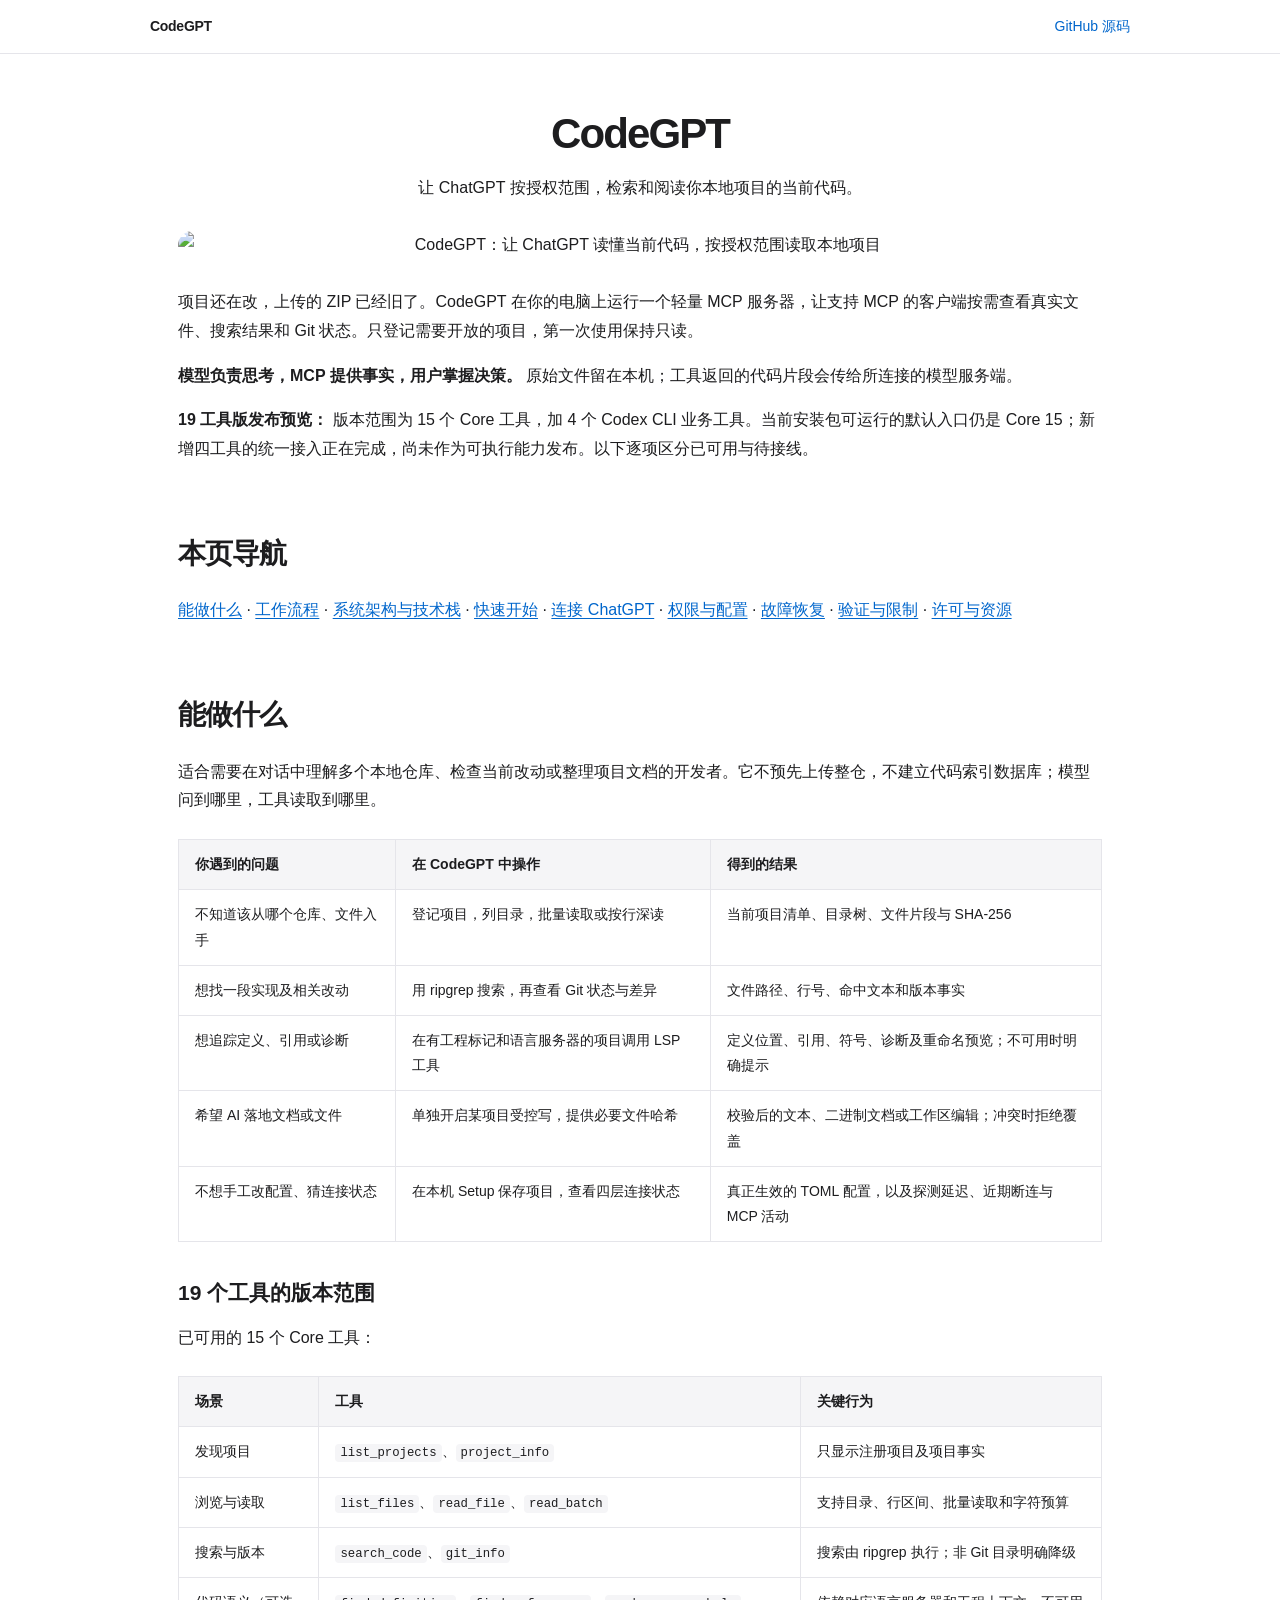
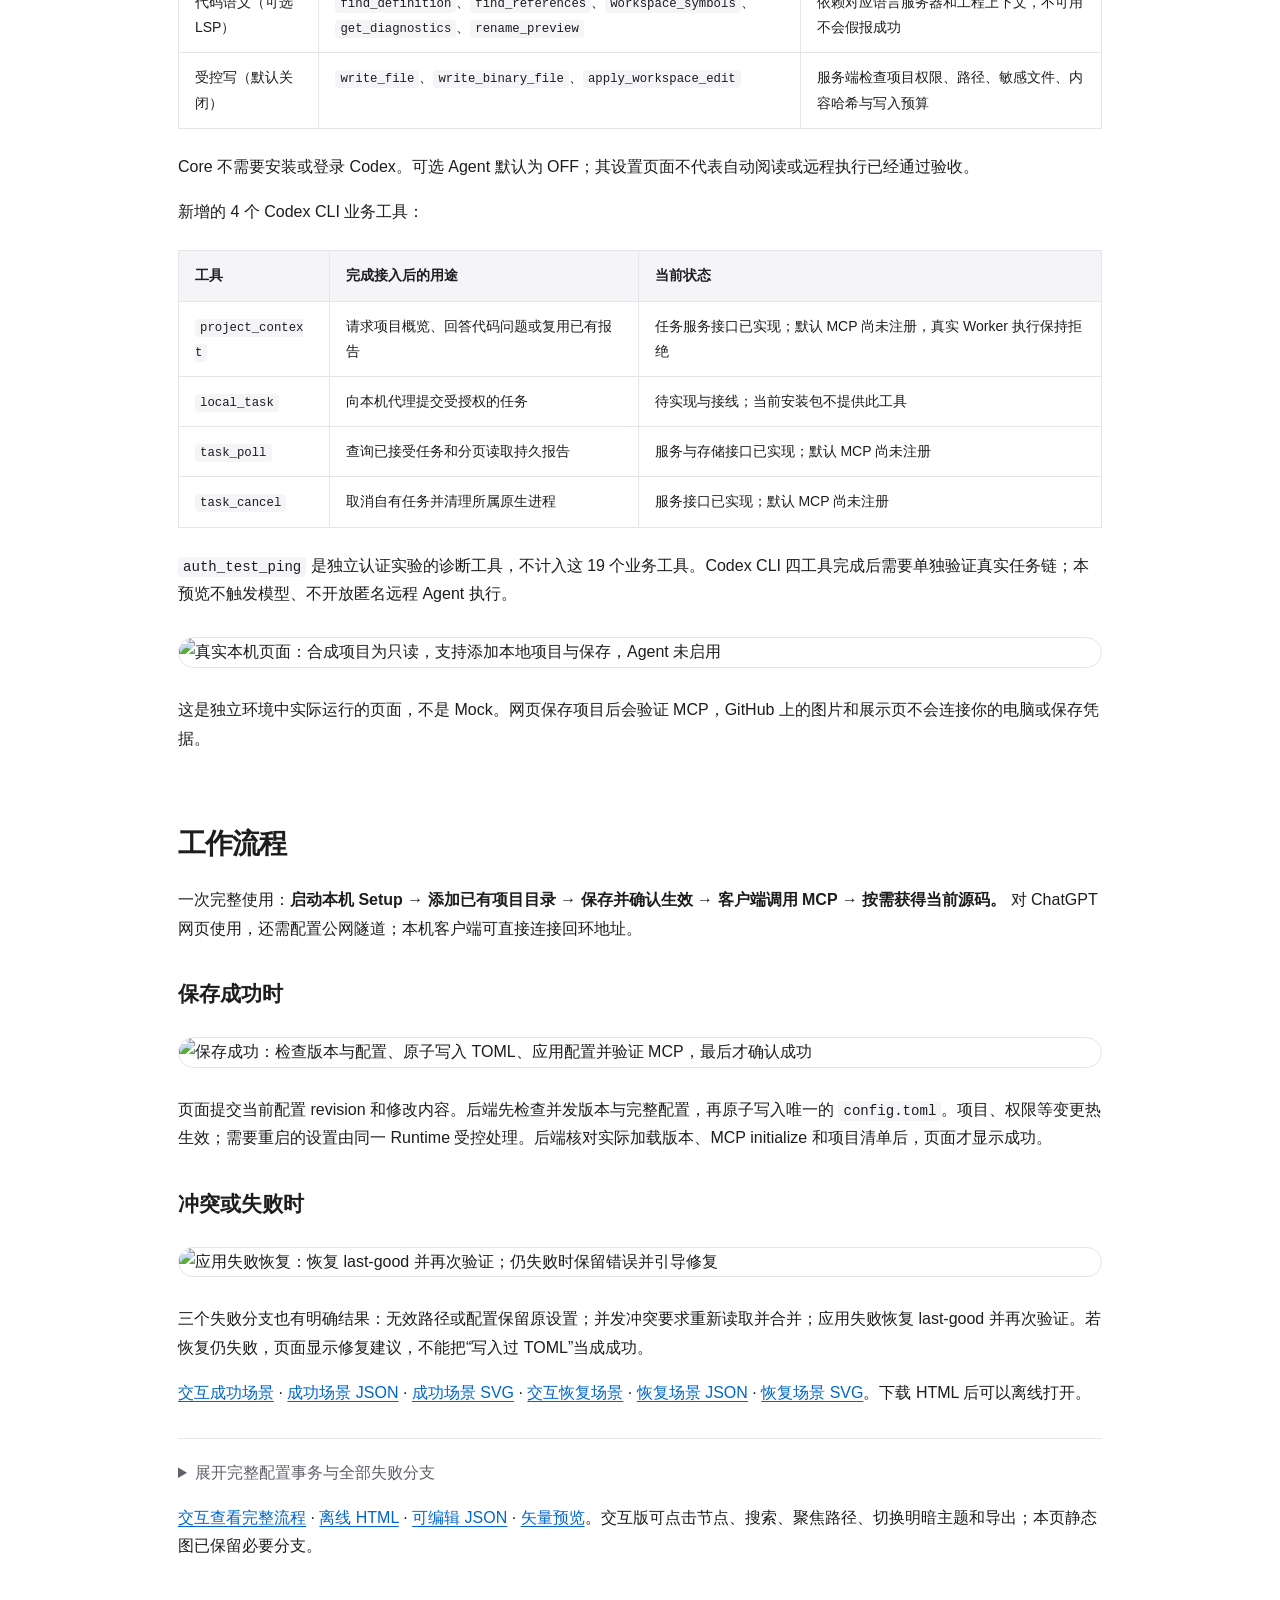
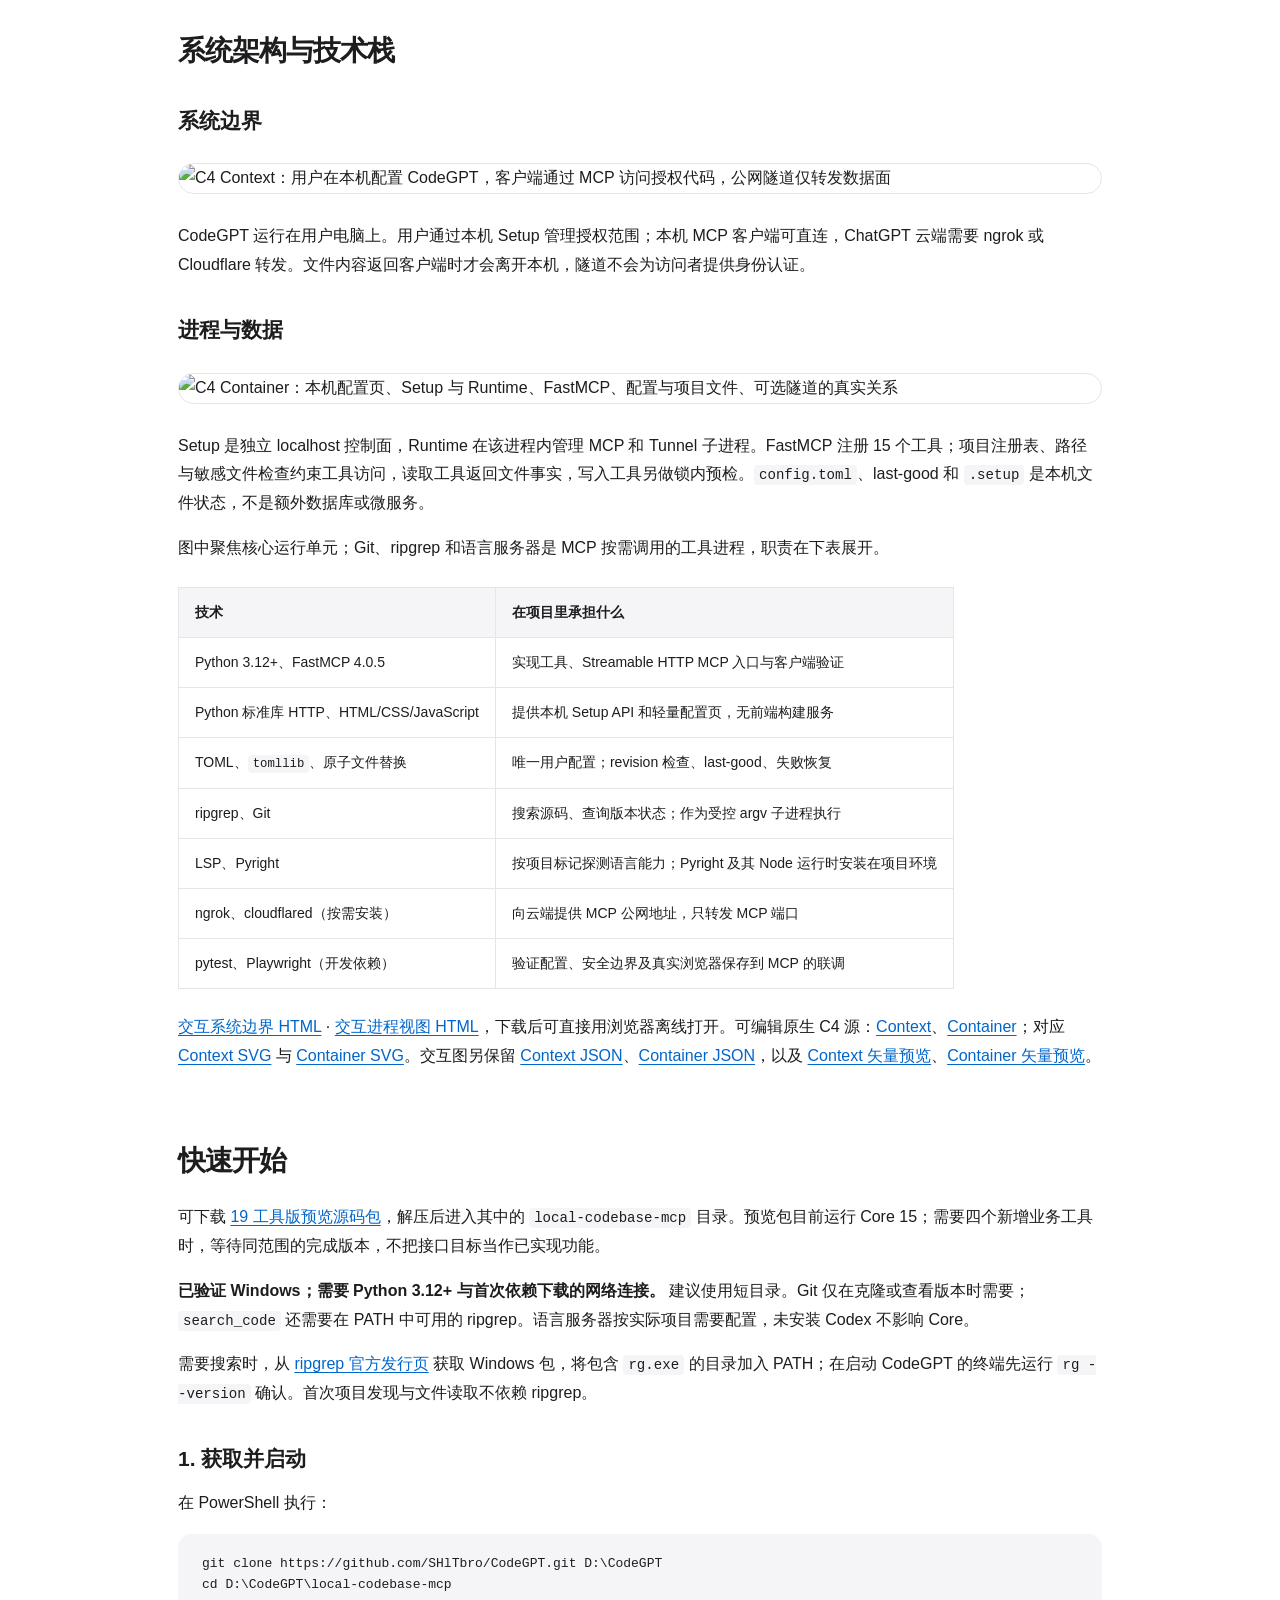
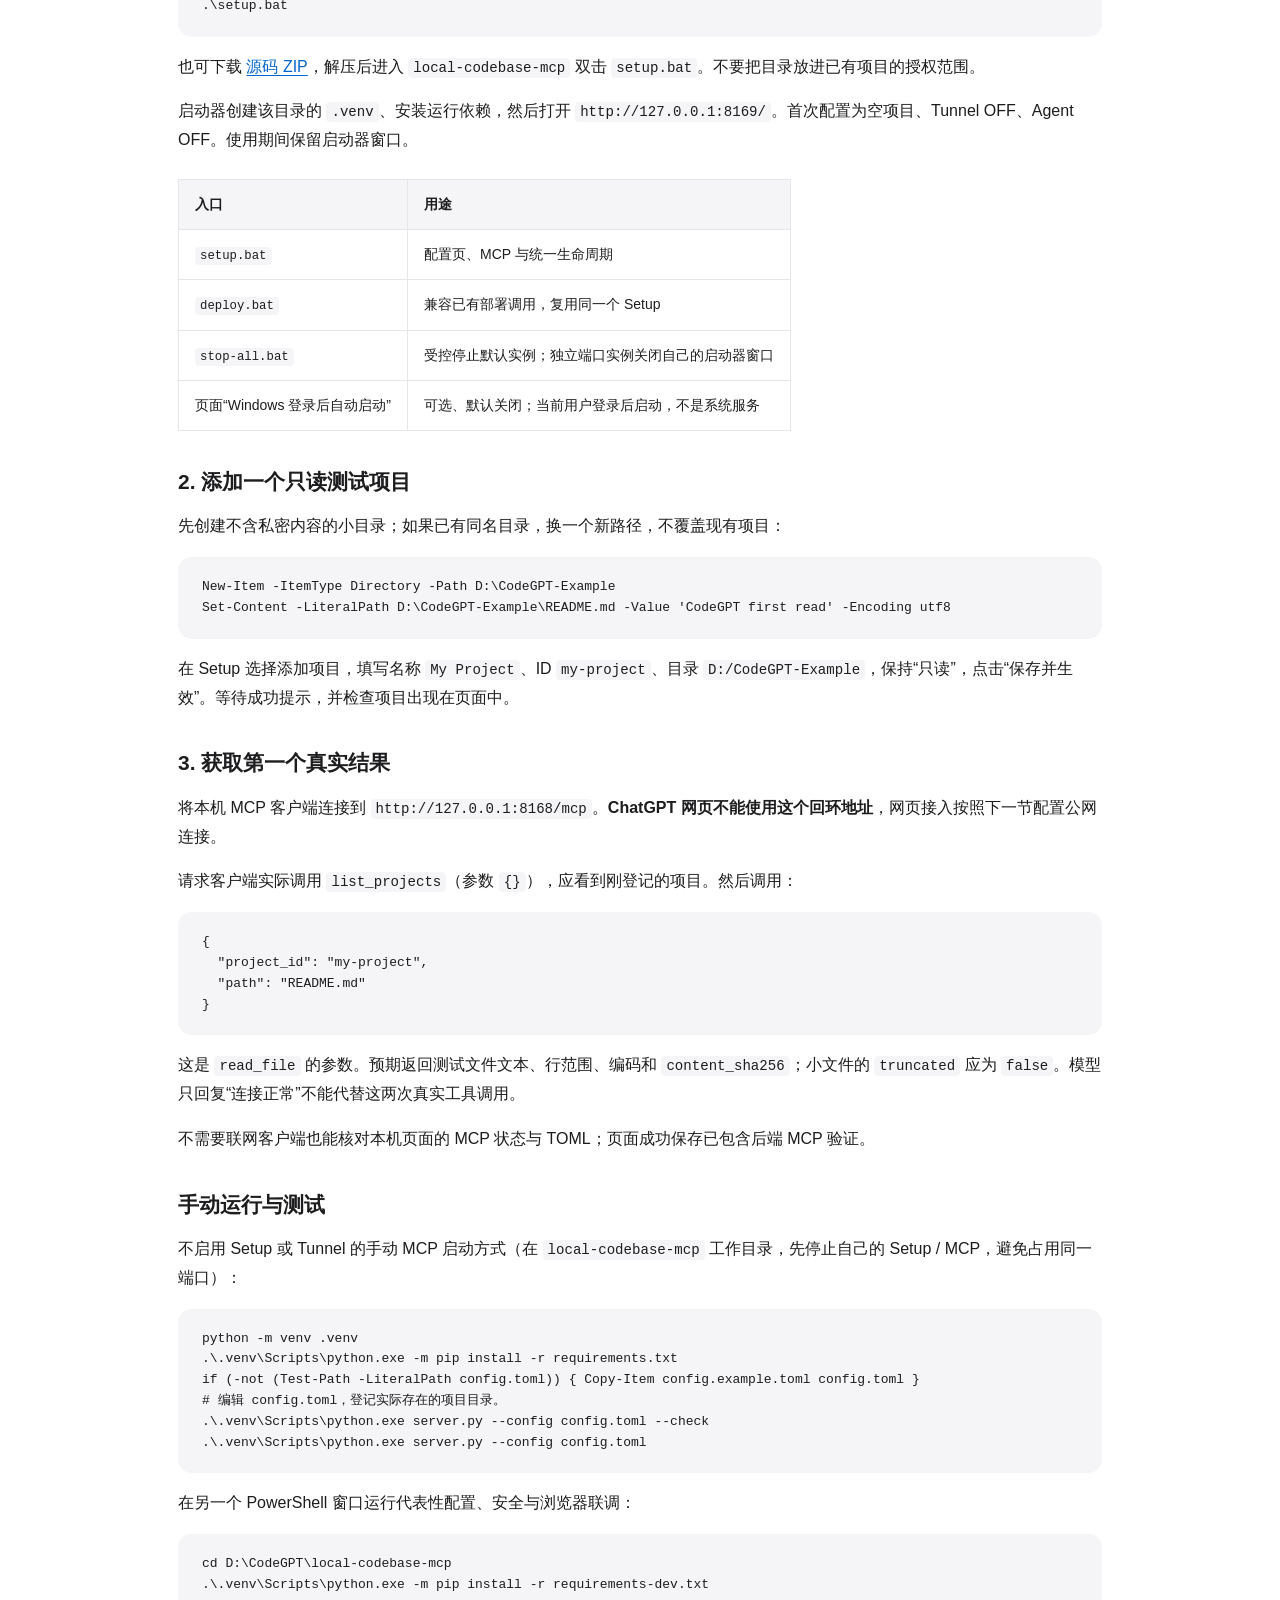
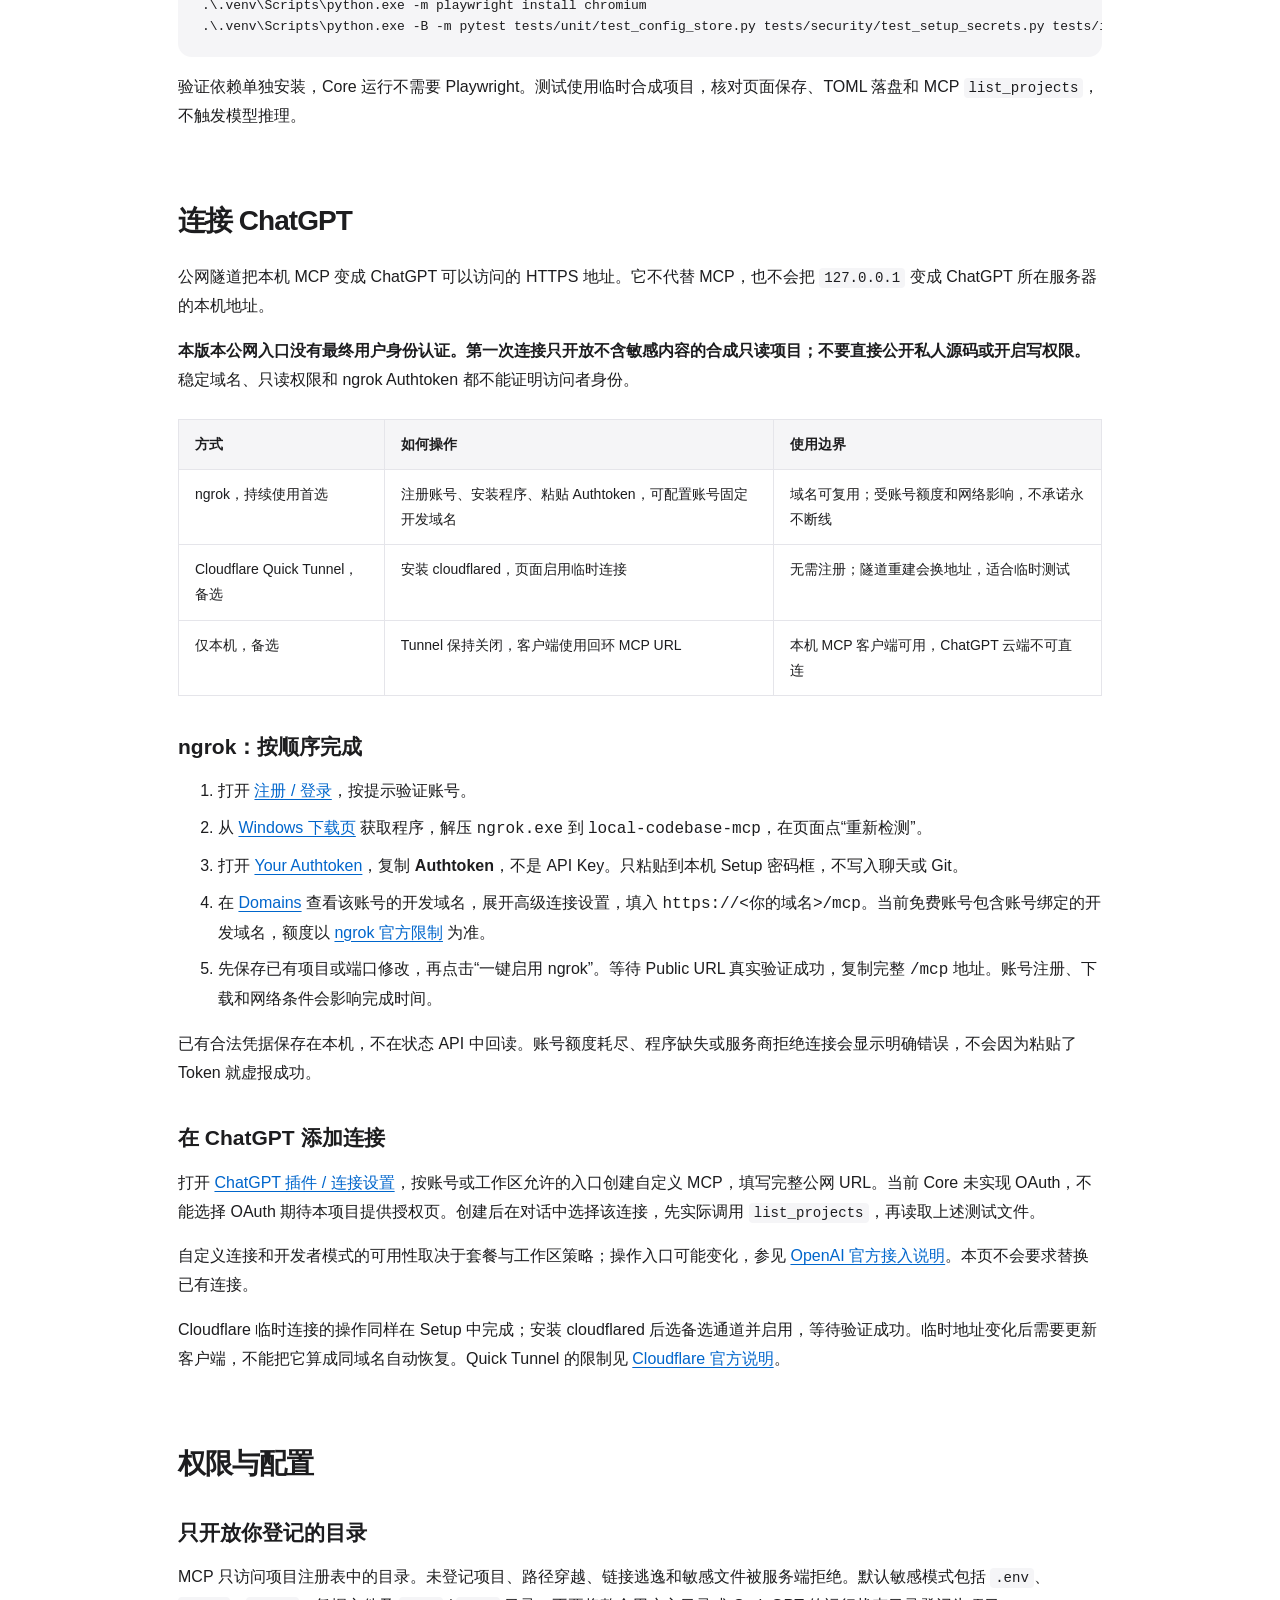
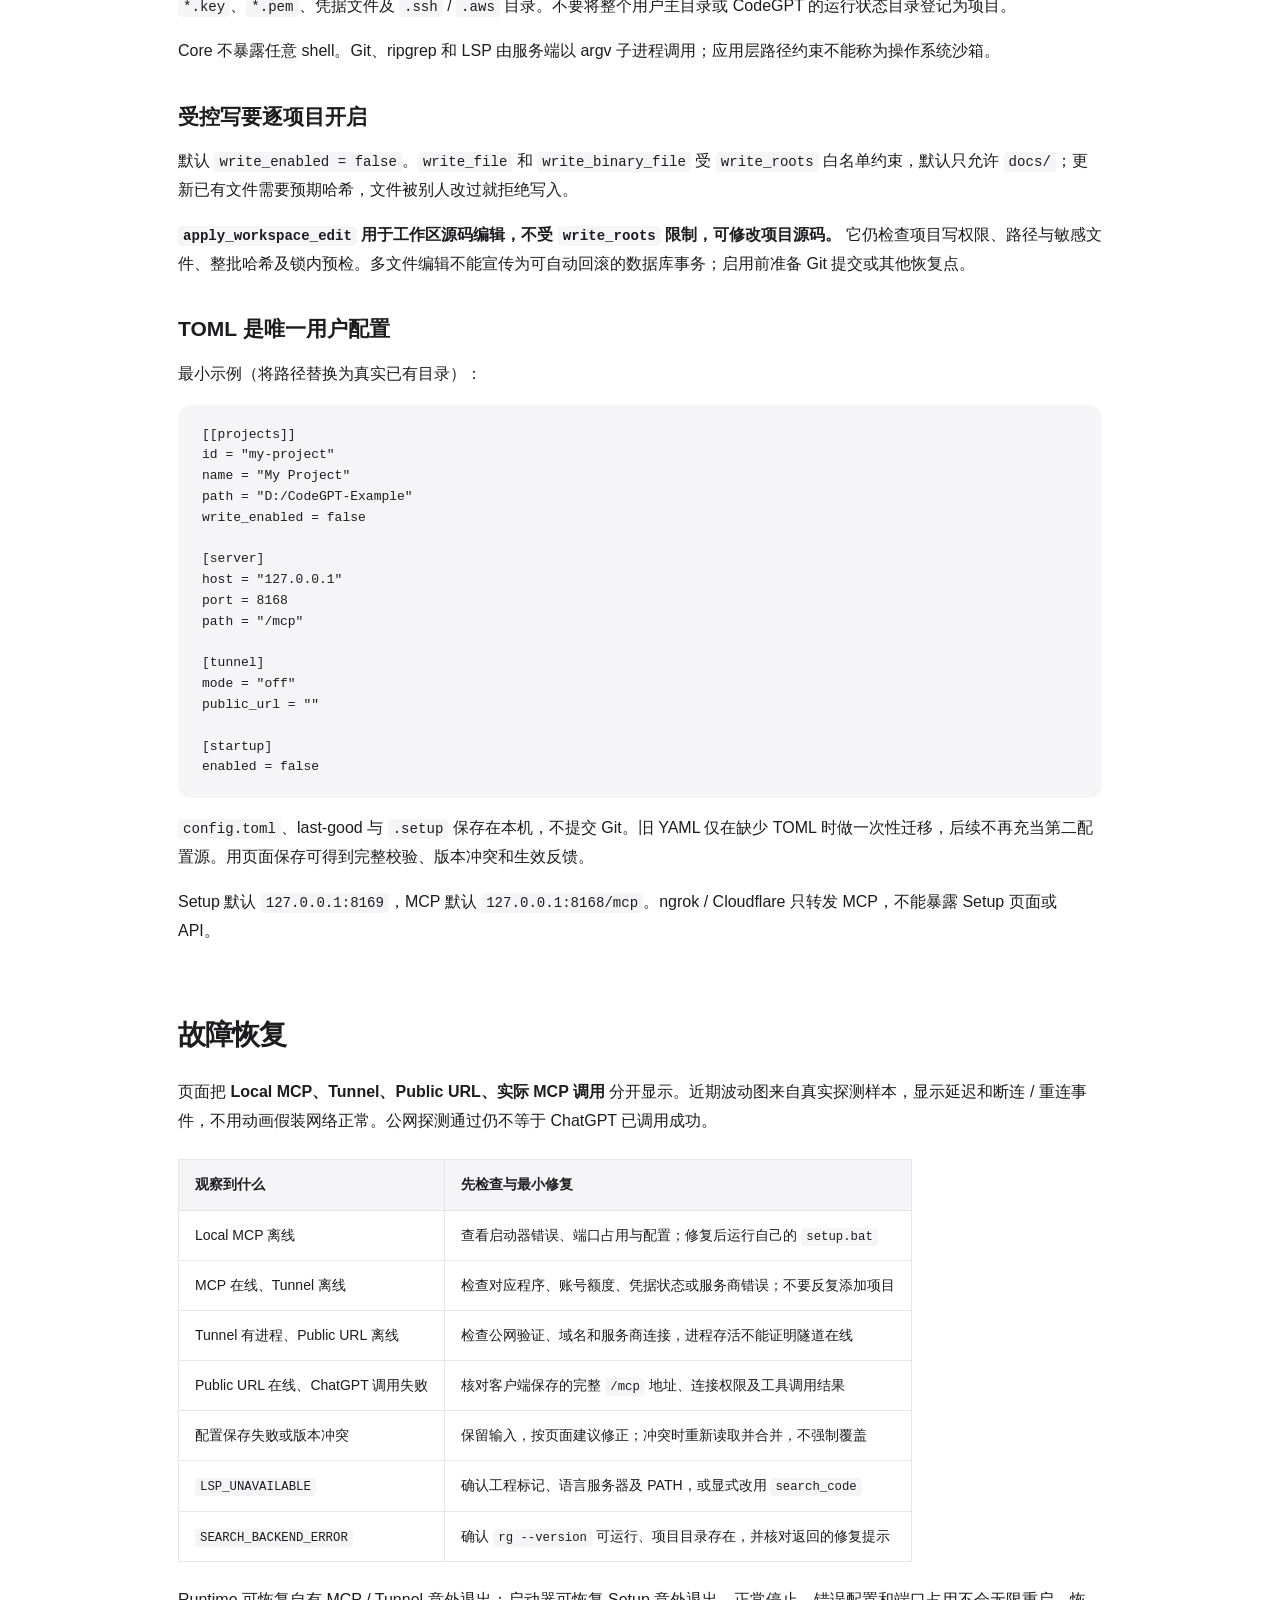
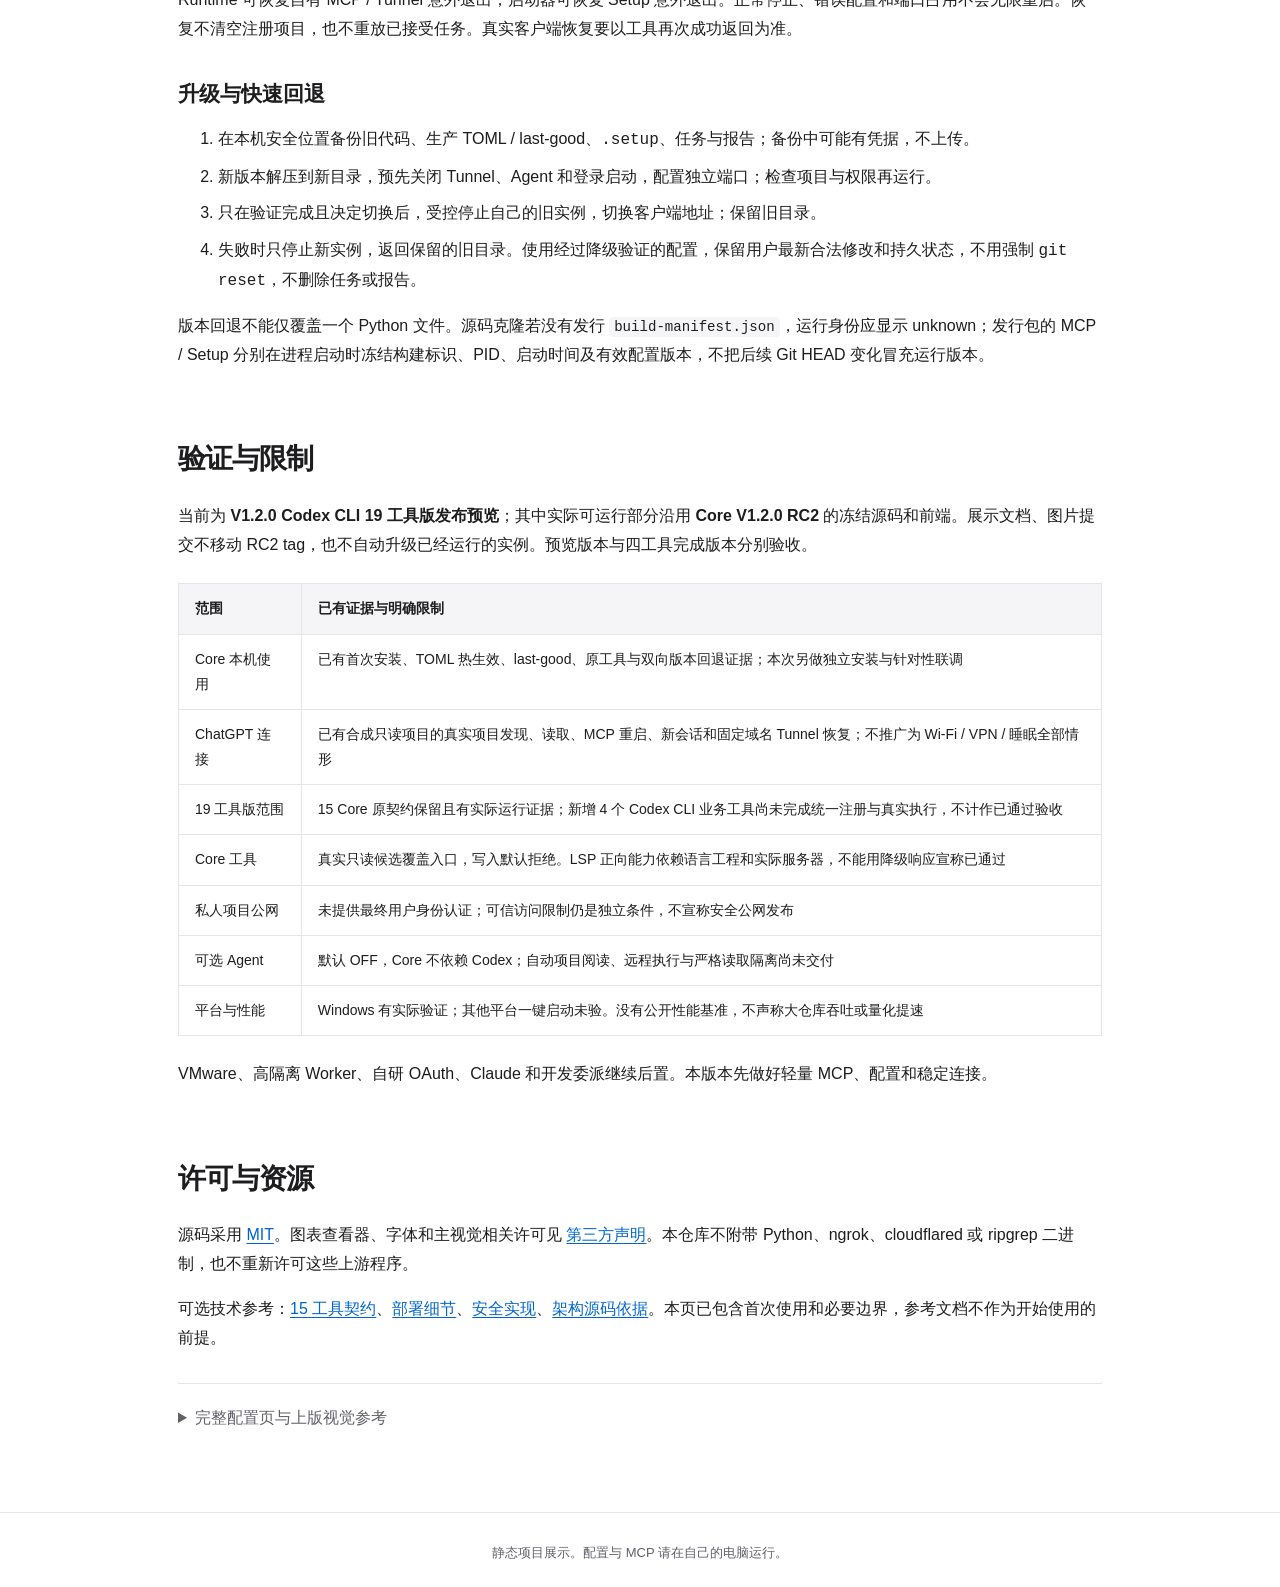
==== commit a6be336d: "docs: publish transparent 19-tool Codex CLI preview scope" ====
--- a/site/index.html
+++ b/site/index.html
@@ -14,6 +14,7 @@
 </p>
 <p>项目还在改，上传的 ZIP 已经旧了。CodeGPT 在你的电脑上运行一个轻量 MCP 服务器，让支持 MCP 的客户端按需查看真实文件、搜索结果和 Git 状态。只登记需要开放的项目，第一次使用保持只读。</p>
 <p><strong>模型负责思考，MCP 提供事实，用户掌握决策。</strong> 原始文件留在本机；工具返回的代码片段会传给所连接的模型服务端。</p>
+<p><strong>19 工具版发布预览：</strong> 版本范围为 15 个 Core 工具，加 4 个 Codex CLI 业务工具。当前安装包可运行的默认入口仍是 Core 15；新增四工具的统一接入正在完成，尚未作为可执行能力发布。以下逐项区分已可用与待接线。</p>
 <h2>本页导航</h2>
 <p><a href="#capabilities">能做什么</a> · <a href="#workflow">工作流程</a> · <a href="#architecture">系统架构与技术栈</a> · <a href="#quick-start">快速开始</a> · <a href="#connect">连接 ChatGPT</a> · <a href="#permissions">权限与配置</a> · <a href="#recovery">故障恢复</a> · <a href="#limits">验证与限制</a> · <a href="#resources">许可与资源</a></p>
 <p><a name="capabilities"></a></p>
@@ -55,7 +56,8 @@
 </tr>
 </tbody>
 </table>
-<h3>保留的 15 个工具</h3>
+<h3>19 个工具的版本范围</h3>
+<p>已可用的 15 个 Core 工具：</p>
 <table>
 <thead>
 <tr>
@@ -93,6 +95,39 @@
 </tbody>
 </table>
 <p>Core 不需要安装或登录 Codex。可选 Agent 默认为 OFF；其设置页面不代表自动阅读或远程执行已经通过验收。</p>
+<p>新增的 4 个 Codex CLI 业务工具：</p>
+<table>
+<thead>
+<tr>
+<th>工具</th>
+<th>完成接入后的用途</th>
+<th>当前状态</th>
+</tr>
+</thead>
+<tbody>
+<tr>
+<td><code>project_context</code></td>
+<td>请求项目概览、回答代码问题或复用已有报告</td>
+<td>任务服务接口已实现；默认 MCP 尚未注册，真实 Worker 执行保持拒绝</td>
+</tr>
+<tr>
+<td><code>local_task</code></td>
+<td>向本机代理提交受授权的任务</td>
+<td>待实现与接线；当前安装包不提供此工具</td>
+</tr>
+<tr>
+<td><code>task_poll</code></td>
+<td>查询已接受任务和分页读取持久报告</td>
+<td>服务与存储接口已实现；默认 MCP 尚未注册</td>
+</tr>
+<tr>
+<td><code>task_cancel</code></td>
+<td>取消自有任务并清理所属原生进程</td>
+<td>服务接口已实现；默认 MCP 尚未注册</td>
+</tr>
+</tbody>
+</table>
+<p><code>auth_test_ping</code> 是独立认证实验的诊断工具，不计入这 19 个业务工具。Codex CLI 四工具完成后需要单独验证真实任务链；本预览不触发模型、不开放匿名远程 Agent 执行。</p>
 <p><img id="setup" src="assets/setup-projects.png" alt="真实本机页面：合成项目为只读，支持添加本地项目与保存，Agent 未启用" /></p>
 <p>这是独立环境中实际运行的页面，不是 Mock。网页保存项目后会验证 MCP，GitHub 上的图片和展示页不会连接你的电脑或保存凭据。</p>
 <p><a name="workflow"></a></p>
@@ -161,6 +196,7 @@
 <p><a href="diagrams/architecture-context.html">交互系统边界 HTML</a> · <a href="diagrams/architecture-containers.html">交互进程视图 HTML</a>，下载后可直接用浏览器离线打开。可编辑原生 C4 源：<a href="assets/architecture-context.mmd">Context</a>、<a href="assets/architecture-containers.mmd">Container</a>；对应 <a href="assets/architecture-context-mermaid.svg">Context SVG</a> 与 <a href="assets/architecture-containers-mermaid.svg">Container SVG</a>。交互图另保留 <a href="assets/architecture-context.json">Context JSON</a>、<a href="assets/architecture-containers.json">Container JSON</a>，以及 <a href="assets/architecture-context.svg">Context 矢量预览</a>、<a href="assets/architecture-containers.svg">Container 矢量预览</a>。</p>
 <p><a name="quick-start"></a></p>
 <h2>快速开始</h2>
+<p>可下载 <a href="https://github.com/SHlTbro/CodeGPT/archive/refs/tags/codegpt-v1.2.0-codex-preview-20261012.zip">19 工具版预览源码包</a>，解压后进入其中的 <code>local-codebase-mcp</code> 目录。预览包目前运行 Core 15；需要四个新增业务工具时，等待同范围的完成版本，不把接口目标当作已实现功能。</p>
 <p><strong>已验证 Windows；需要 Python 3.12+ 与首次依赖下载的网络连接。</strong> 建议使用短目录。Git 仅在克隆或查看版本时需要；<code>search_code</code> 还需要在 PATH 中可用的 ripgrep。语言服务器按实际项目需要配置，未安装 Codex 不影响 Core。</p>
 <p>需要搜索时，从 <a href="https://github.com/BurntSushi/ripgrep/releases">ripgrep 官方发行页</a> 获取 Windows 包，将包含 <code>rg.exe</code> 的目录加入 PATH；在启动 CodeGPT 的终端先运行 <code>rg --version</code> 确认。首次项目发现与文件读取不依赖 ripgrep。</p>
 <h3>1. 获取并启动</h3>
@@ -354,7 +390,7 @@
 <p>版本回退不能仅覆盖一个 Python 文件。源码克隆若没有发行 <code>build-manifest.json</code>，运行身份应显示 unknown；发行包的 MCP / Setup 分别在进程启动时冻结构建标识、PID、启动时间及有效配置版本，不把后续 Git HEAD 变化冒充运行版本。</p>
 <p><a name="limits"></a></p>
 <h2>验证与限制</h2>
-<p>当前展示使用 <strong>Core V1.2.0 RC2</strong> 的冻结运行源码和前端。展示文档、图片提交不移动 RC2 tag，也不自动升级已经运行的实例。</p>
+<p>当前为 <strong>V1.2.0 Codex CLI 19 工具版发布预览</strong>；其中实际可运行部分沿用 <strong>Core V1.2.0 RC2</strong> 的冻结源码和前端。展示文档、图片提交不移动 RC2 tag，也不自动升级已经运行的实例。预览版本与四工具完成版本分别验收。</p>
 <table>
 <thead>
 <tr>
@@ -372,8 +408,12 @@
 <td>已有合成只读项目的真实项目发现、读取、MCP 重启、新会话和固定域名 Tunnel 恢复；不推广为 Wi-Fi / VPN / 睡眠全部情形</td>
 </tr>
 <tr>
-<td>15 工具</td>
-<td>原契约保留；真实只读候选覆盖入口，写入默认拒绝。LSP 正向能力依赖语言工程和实际服务器，不能用降级响应宣称已通过</td>
+<td>19 工具版范围</td>
+<td>15 Core 原契约保留且有实际运行证据；新增 4 个 Codex CLI 业务工具尚未完成统一注册与真实执行，不计作已通过验收</td>
+</tr>
+<tr>
+<td>Core 工具</td>
+<td>真实只读候选覆盖入口，写入默认拒绝。LSP 正向能力依赖语言工程和实际服务器，不能用降级响应宣称已通过</td>
 </tr>
 <tr>
 <td>私人项目公网</td>
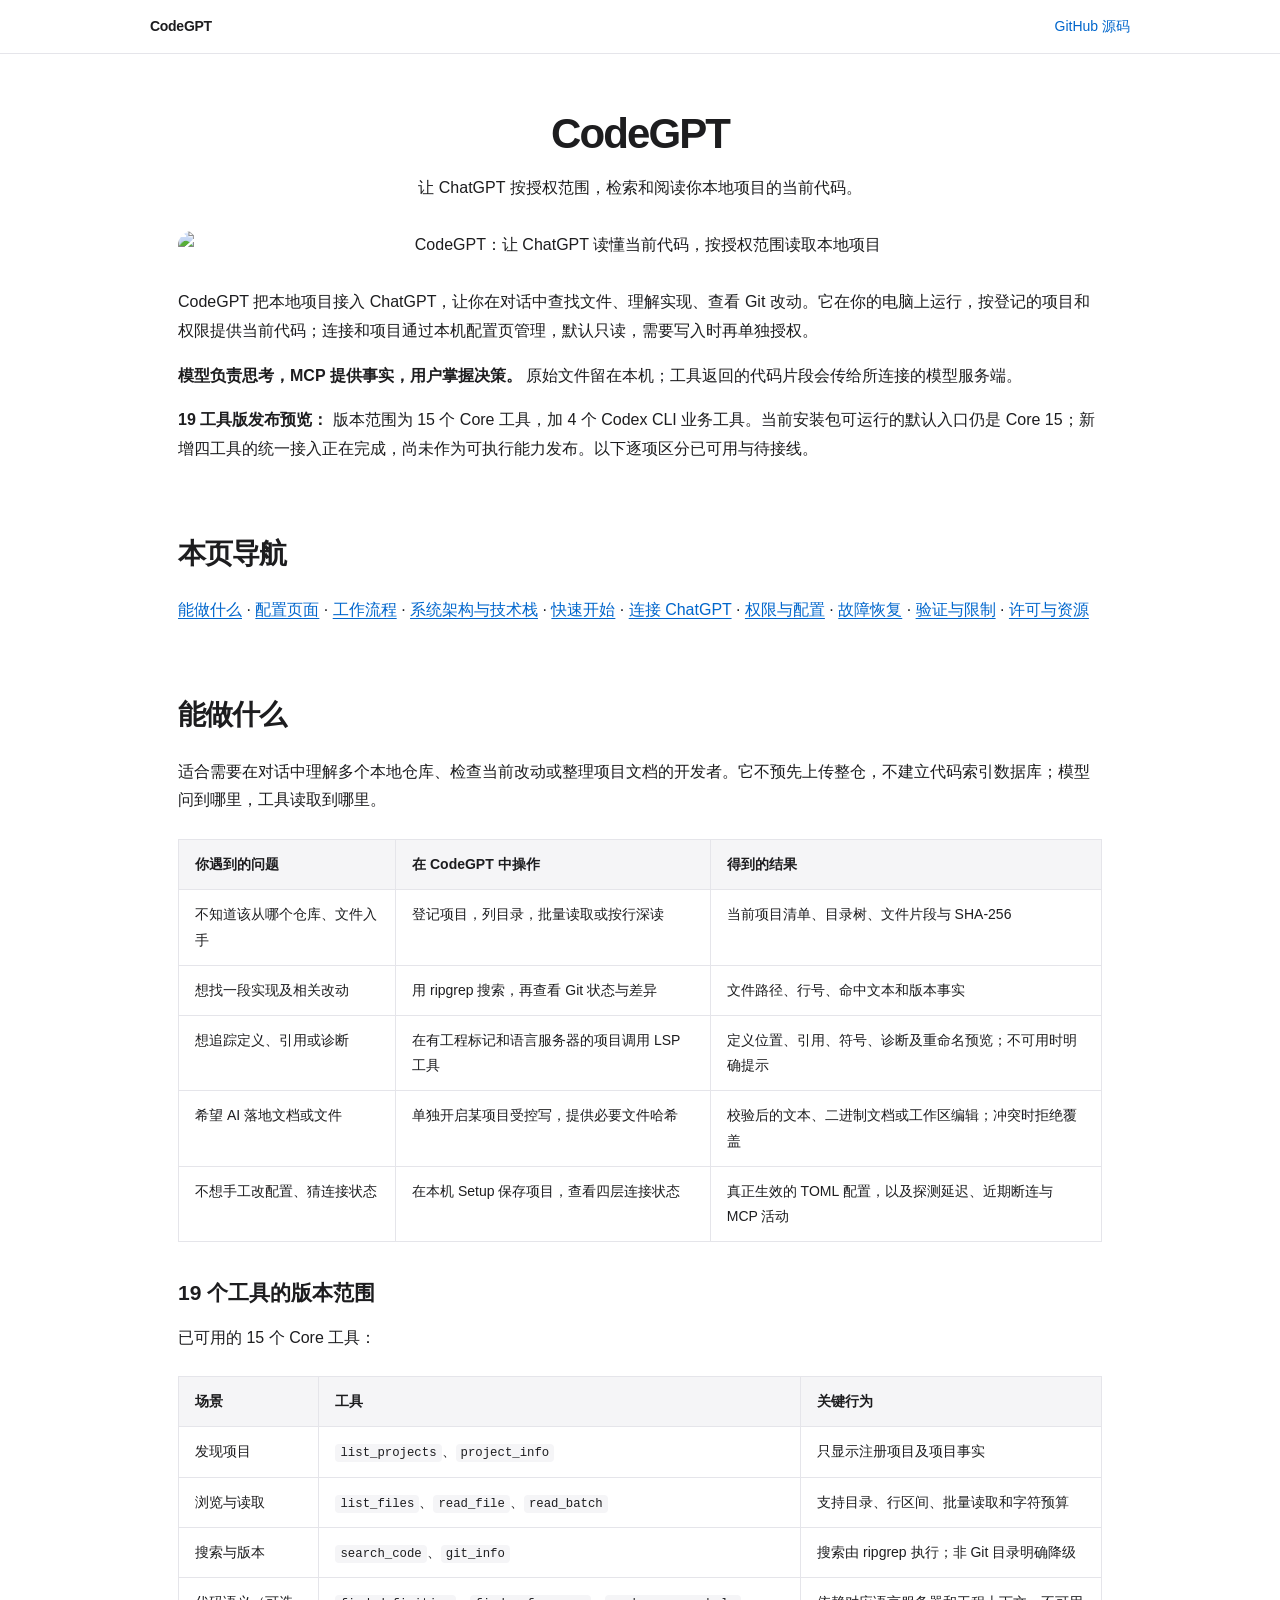
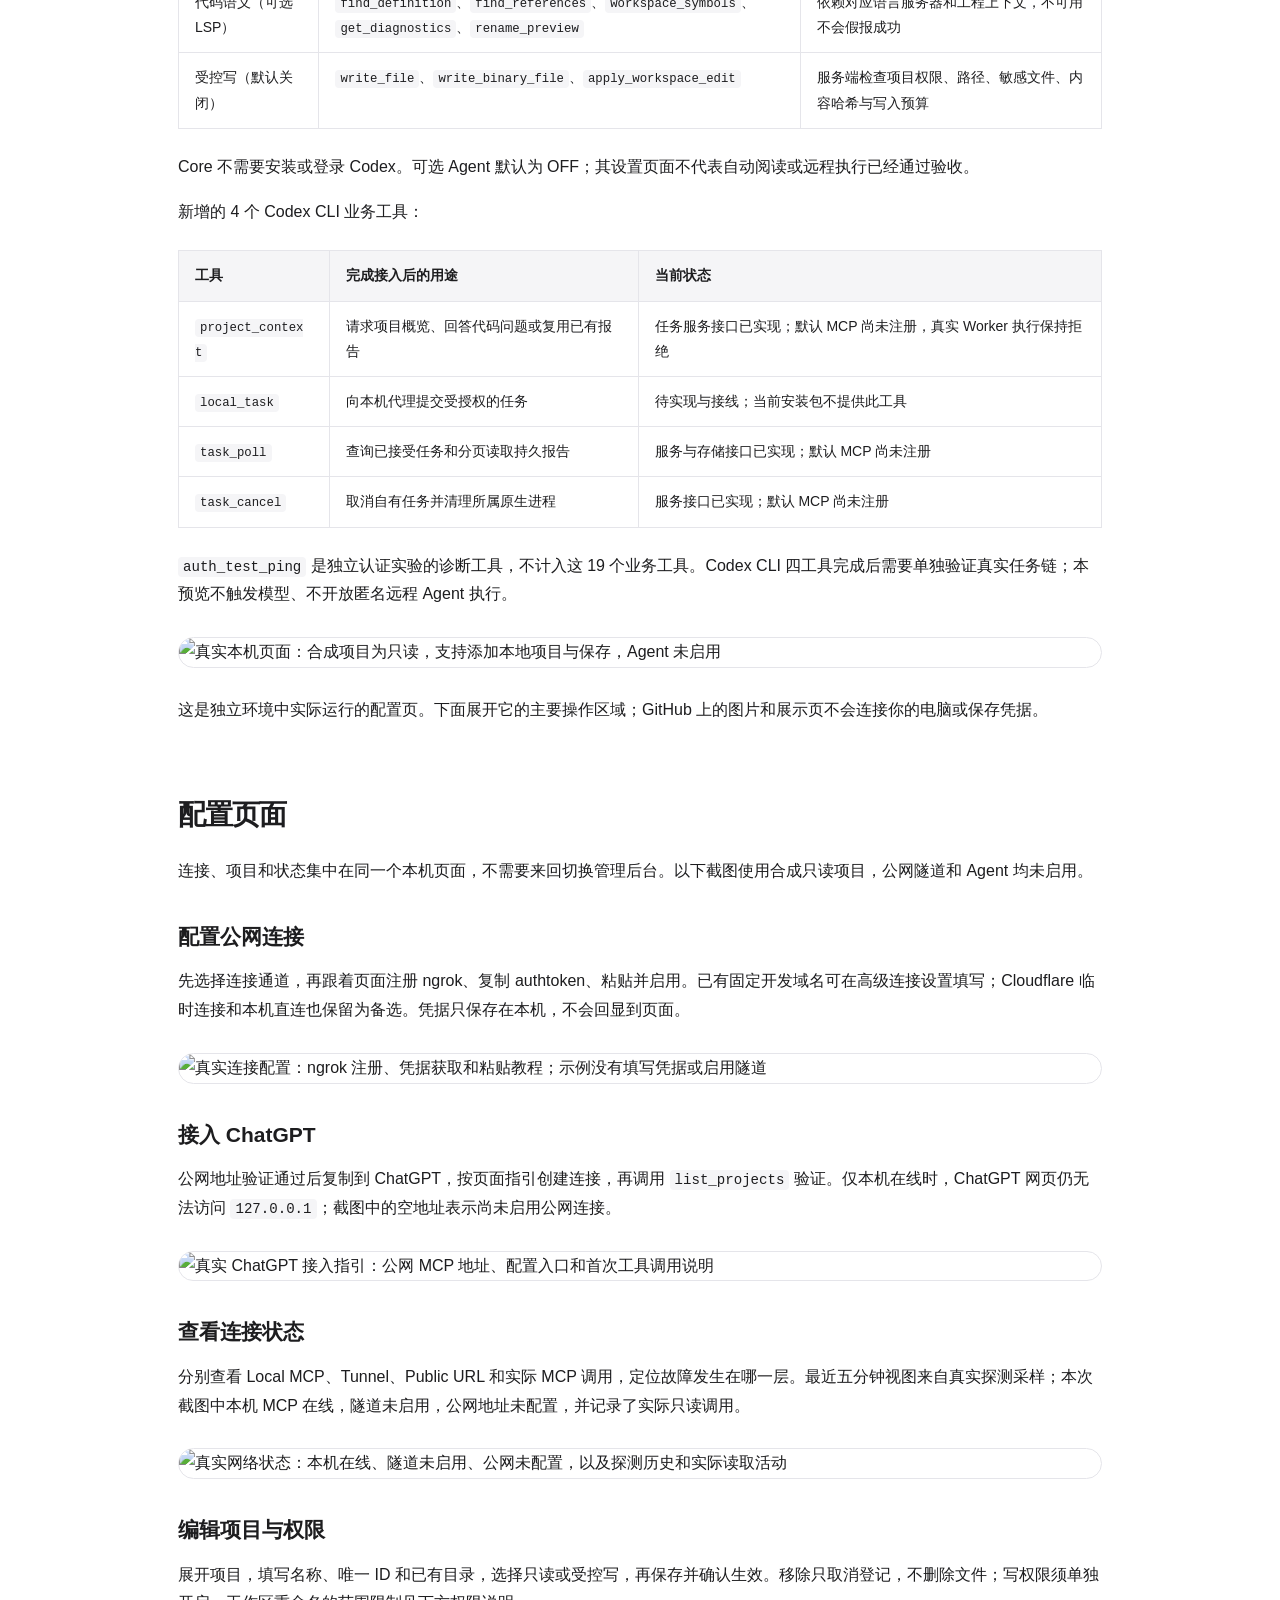
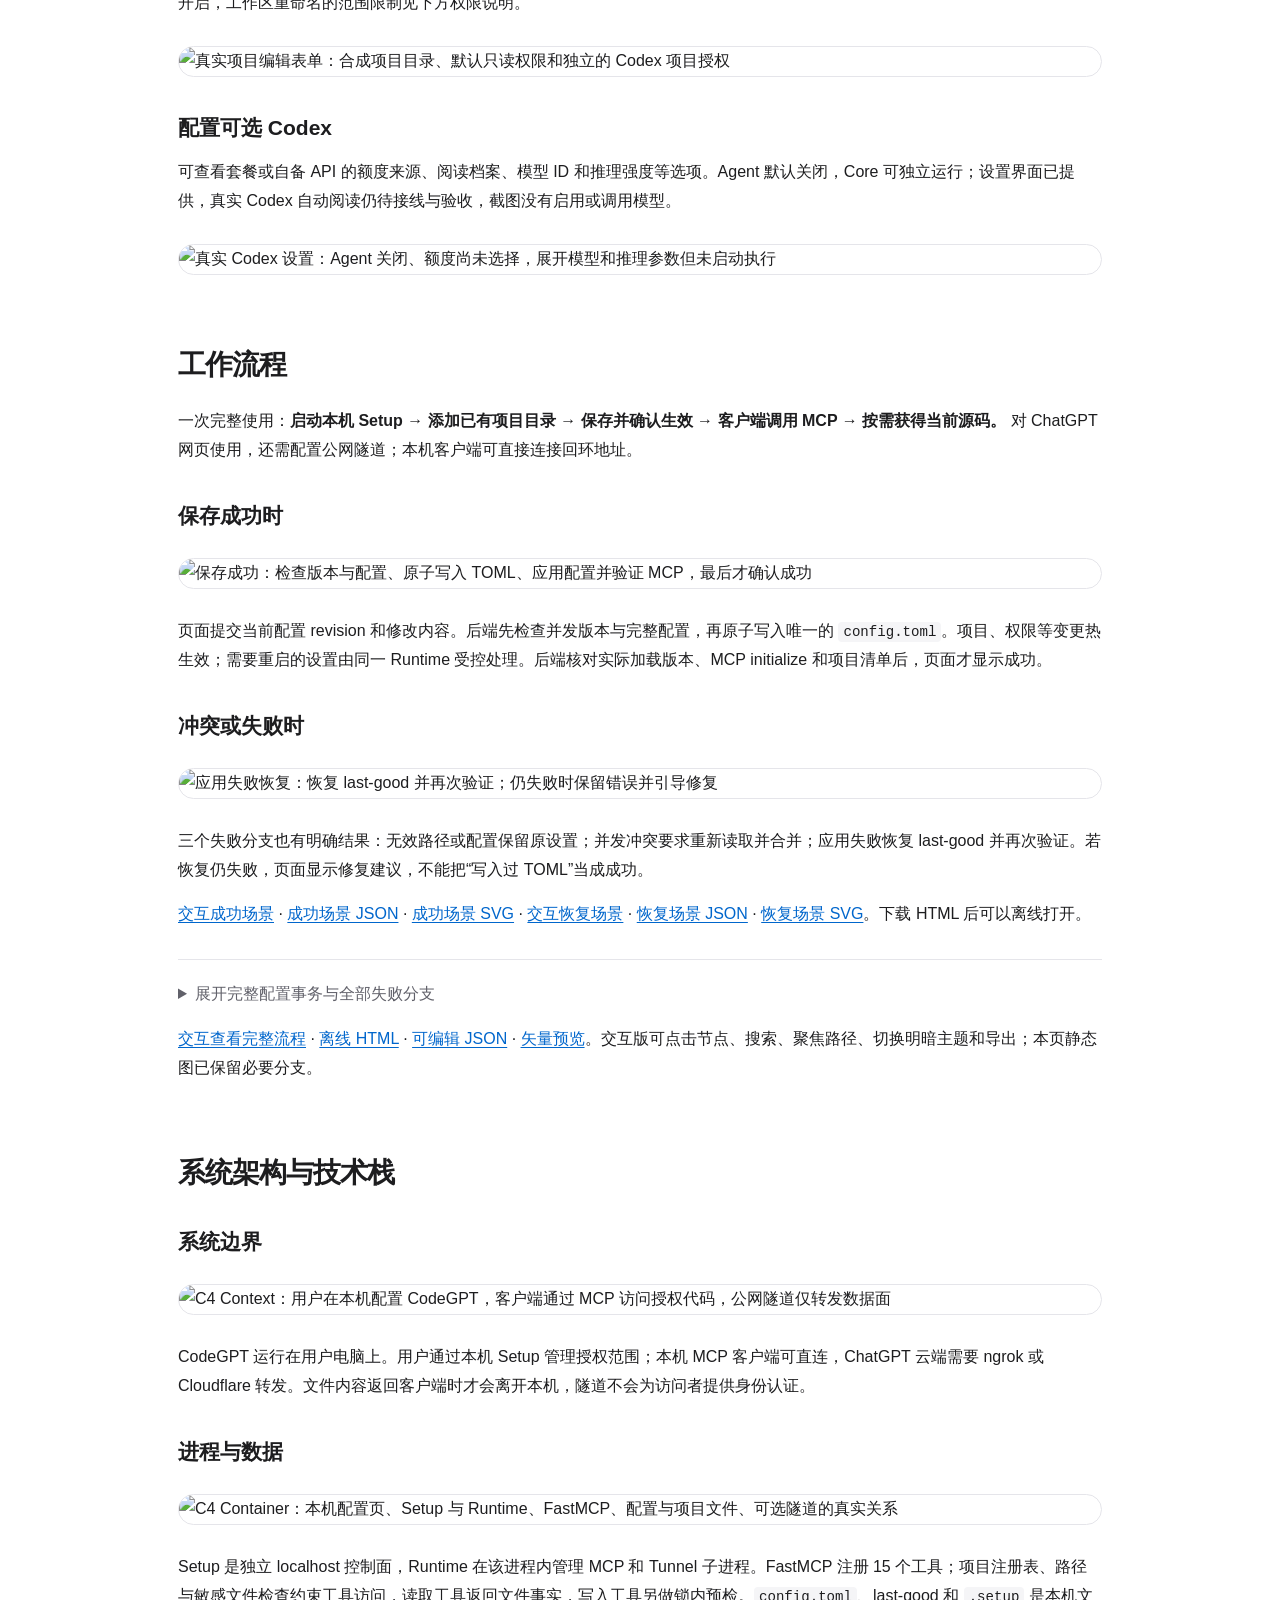
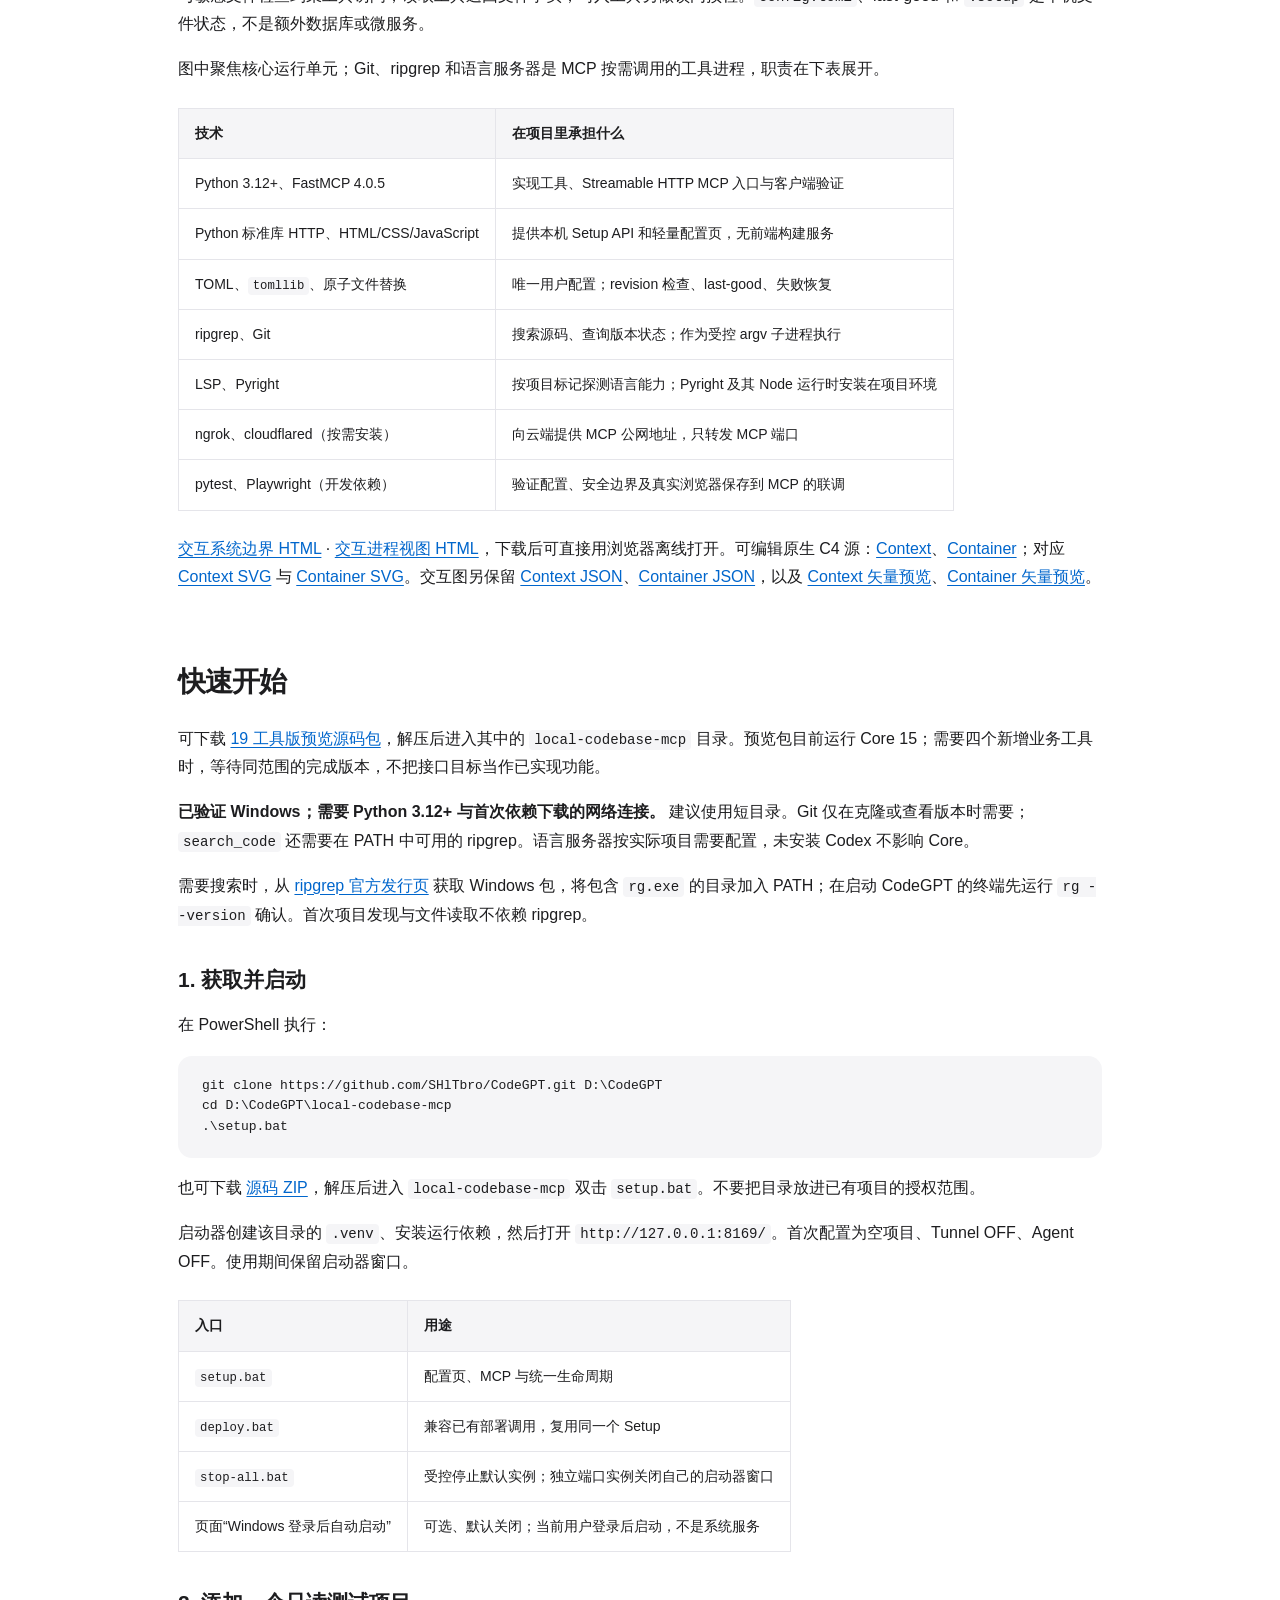
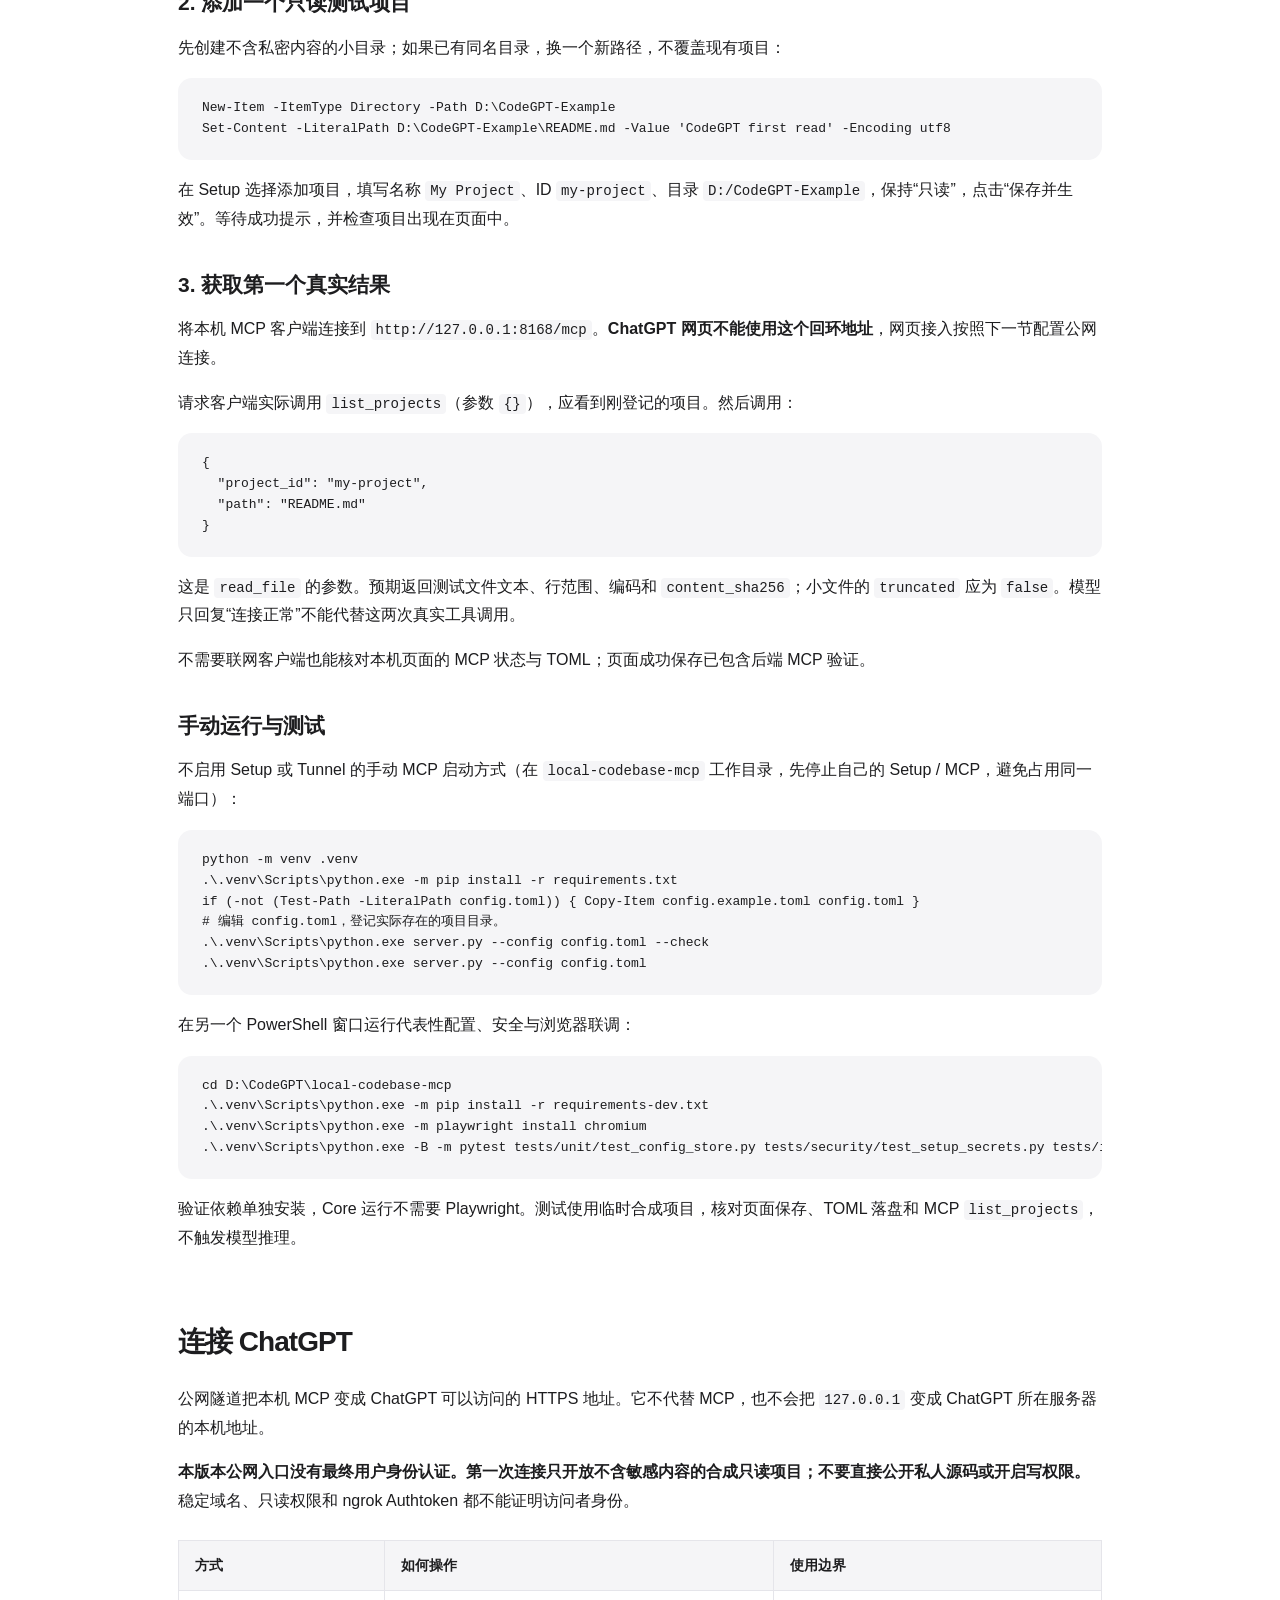
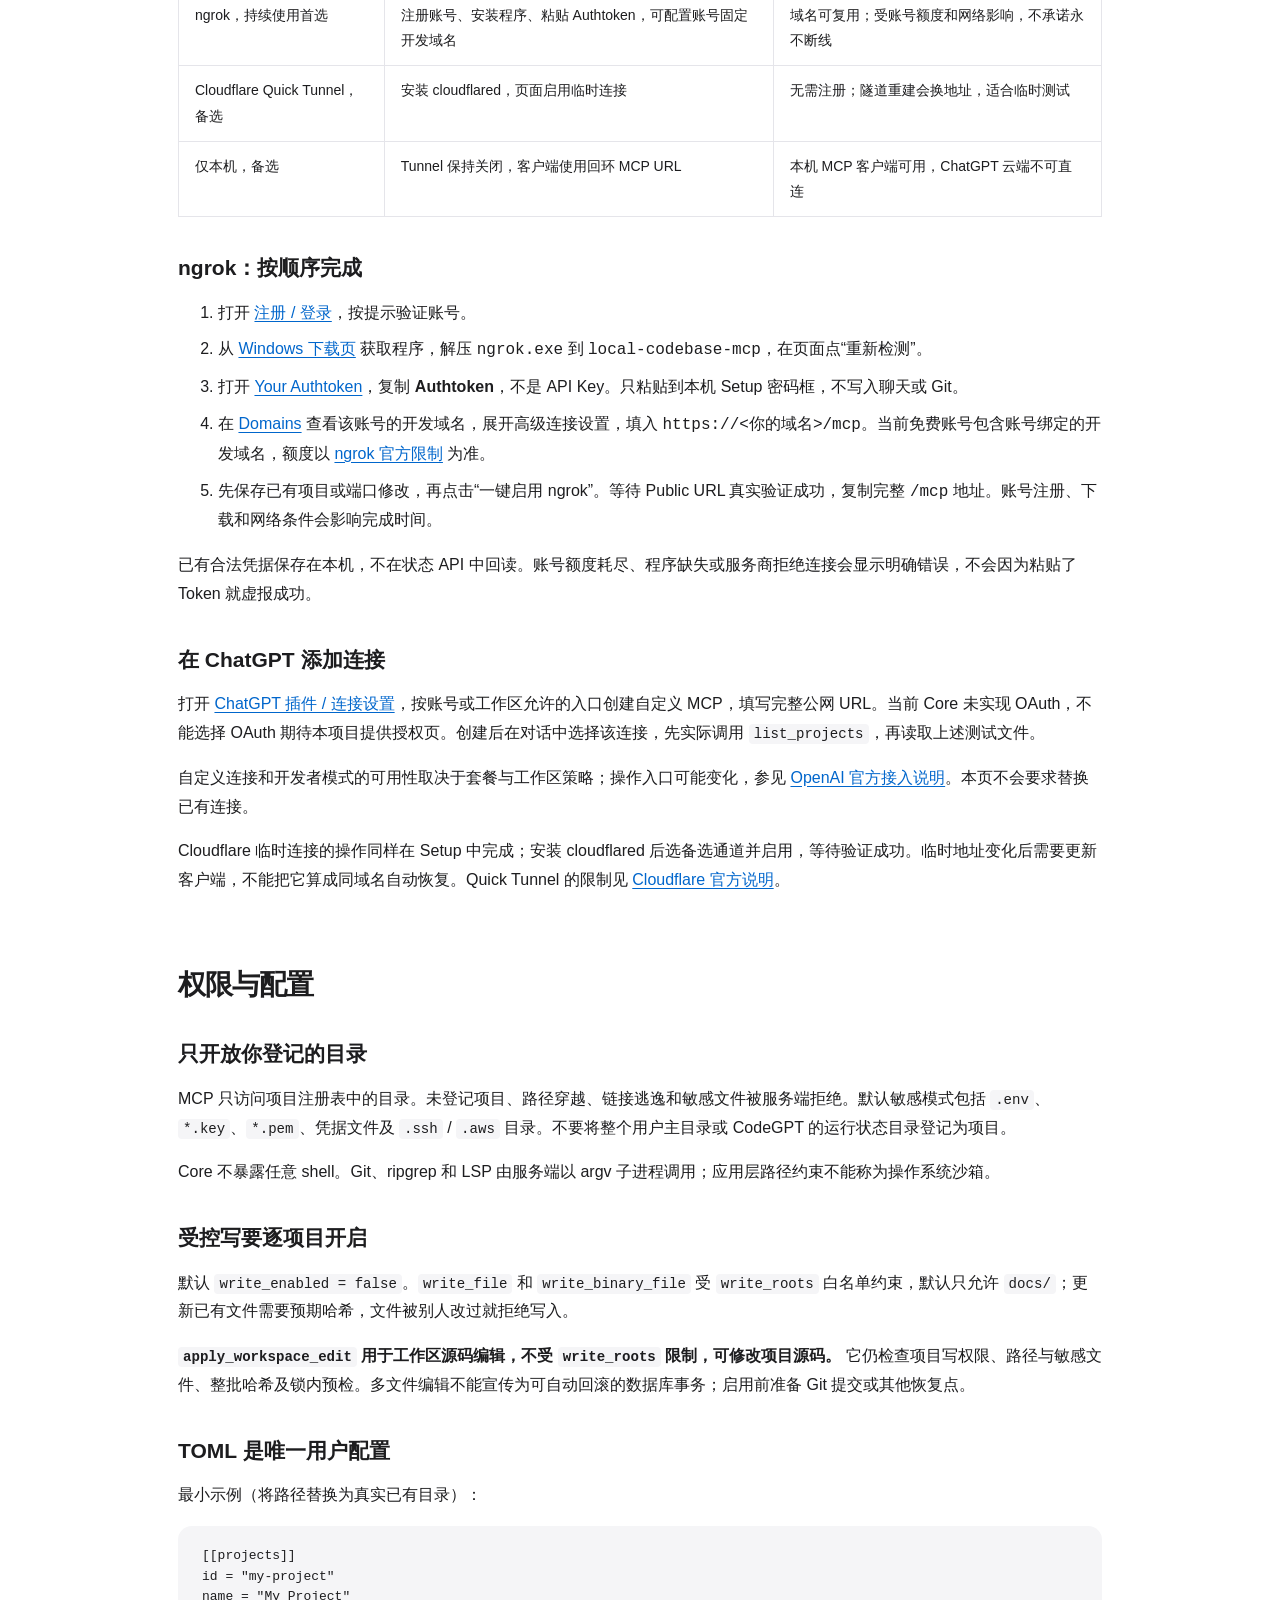
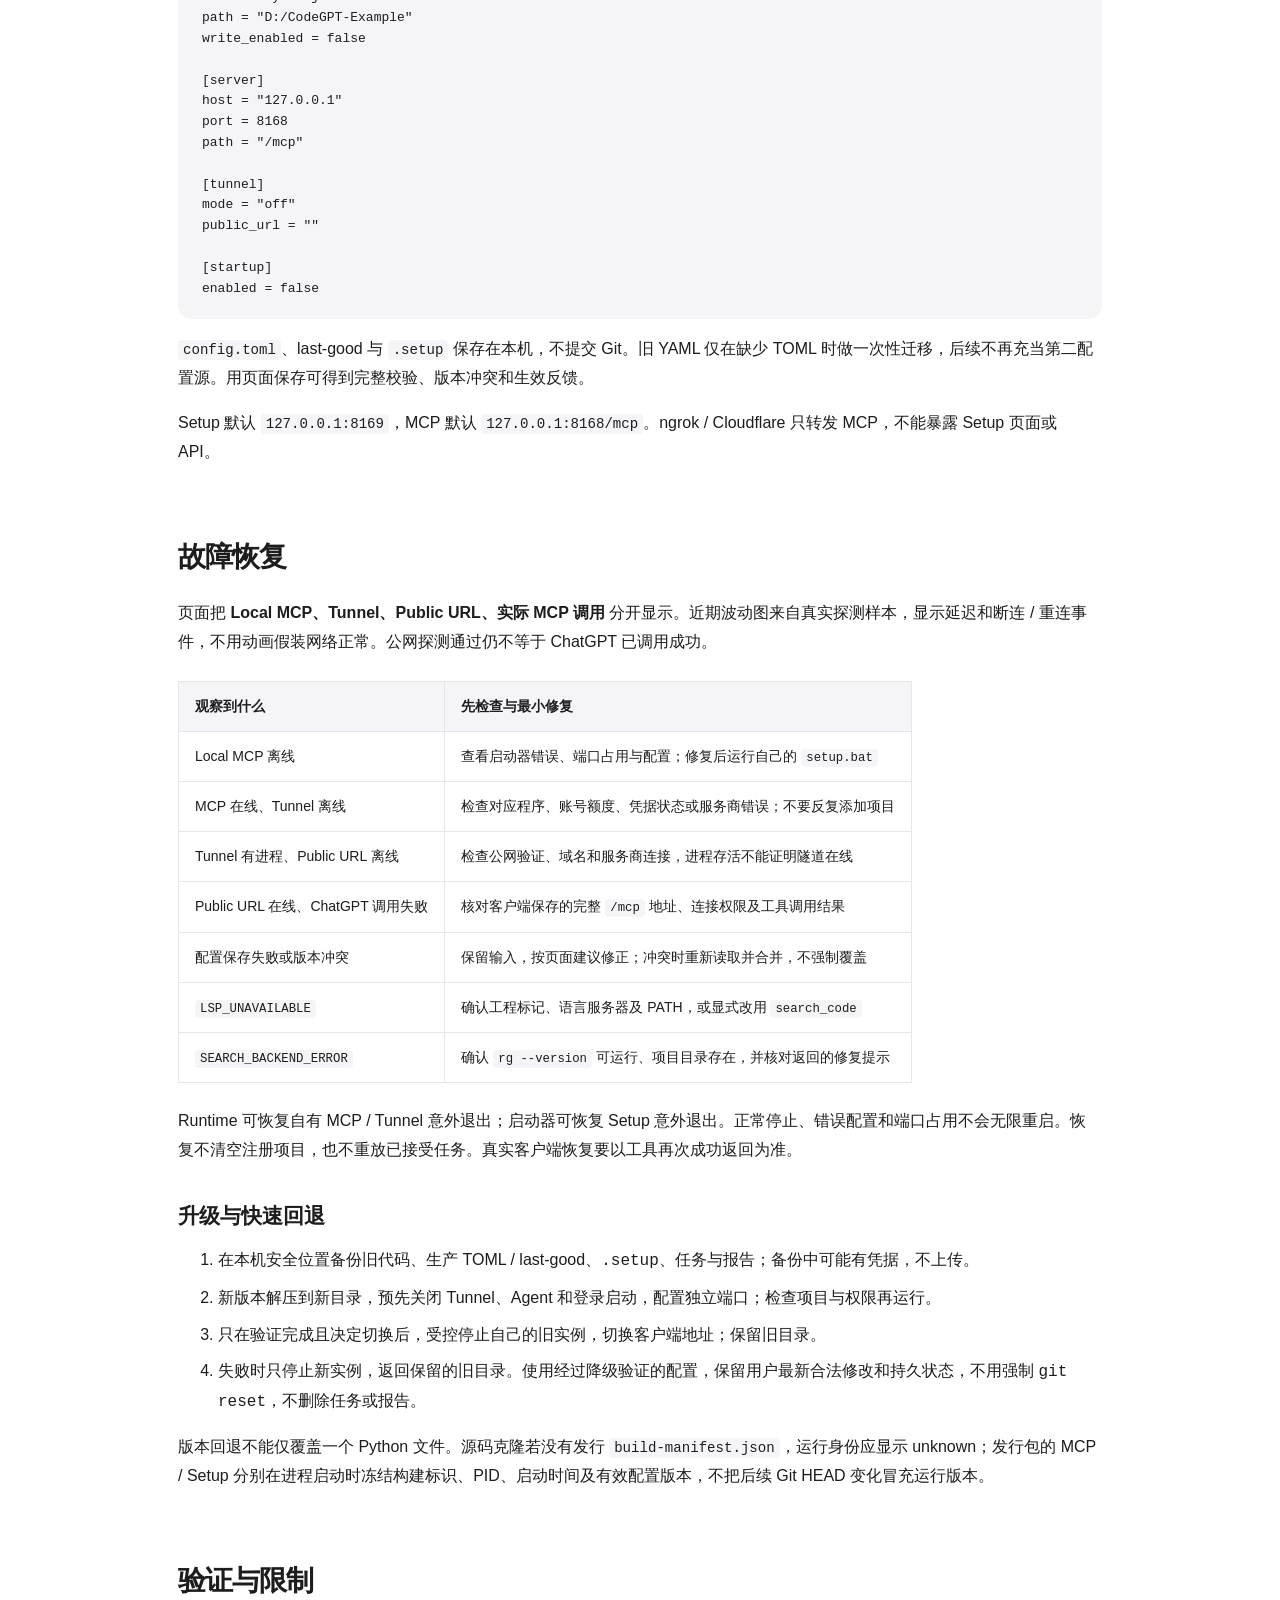
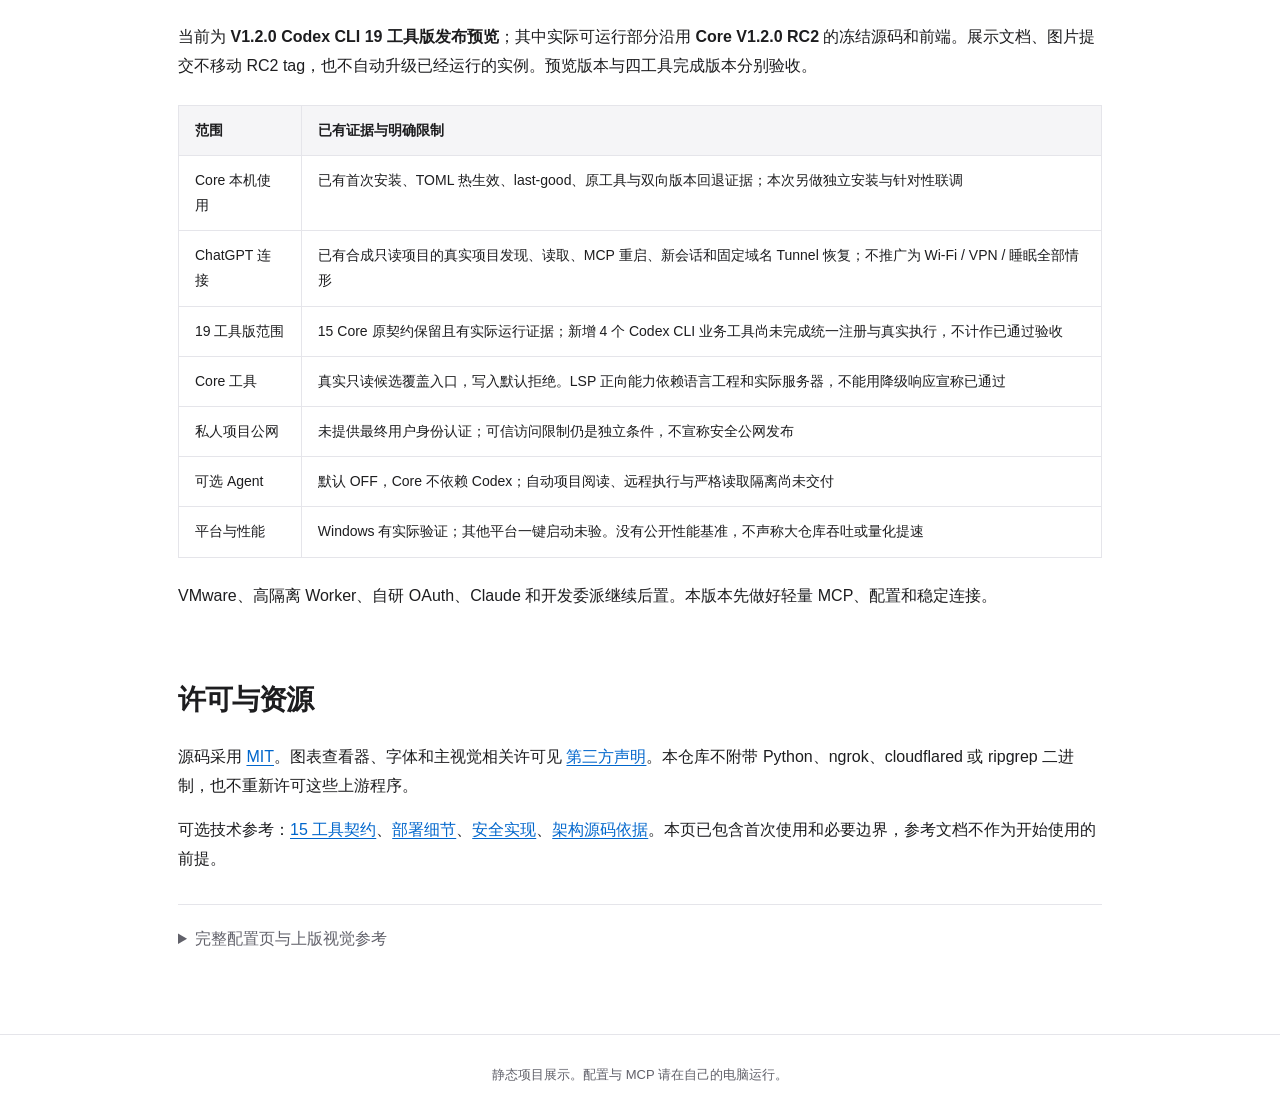
==== commit 02b71aa6: "docs: show Setup workflows and clarify CodeGPT introduction" ====
--- a/site/index.html
+++ b/site/index.html
@@ -12,11 +12,11 @@
 <p align="center">
   <img src="assets/codegpt-hero.png" width="100%" alt="CodeGPT：让 ChatGPT 读懂当前代码，按授权范围读取本地项目">
 </p>
-<p>项目还在改，上传的 ZIP 已经旧了。CodeGPT 在你的电脑上运行一个轻量 MCP 服务器，让支持 MCP 的客户端按需查看真实文件、搜索结果和 Git 状态。只登记需要开放的项目，第一次使用保持只读。</p>
+<p>CodeGPT 把本地项目接入 ChatGPT，让你在对话中查找文件、理解实现、查看 Git 改动。它在你的电脑上运行，按登记的项目和权限提供当前代码；连接和项目通过本机配置页管理，默认只读，需要写入时再单独授权。</p>
 <p><strong>模型负责思考，MCP 提供事实，用户掌握决策。</strong> 原始文件留在本机；工具返回的代码片段会传给所连接的模型服务端。</p>
 <p><strong>19 工具版发布预览：</strong> 版本范围为 15 个 Core 工具，加 4 个 Codex CLI 业务工具。当前安装包可运行的默认入口仍是 Core 15；新增四工具的统一接入正在完成，尚未作为可执行能力发布。以下逐项区分已可用与待接线。</p>
 <h2>本页导航</h2>
-<p><a href="#capabilities">能做什么</a> · <a href="#workflow">工作流程</a> · <a href="#architecture">系统架构与技术栈</a> · <a href="#quick-start">快速开始</a> · <a href="#connect">连接 ChatGPT</a> · <a href="#permissions">权限与配置</a> · <a href="#recovery">故障恢复</a> · <a href="#limits">验证与限制</a> · <a href="#resources">许可与资源</a></p>
+<p><a href="#capabilities">能做什么</a> · <a href="#interface">配置页面</a> · <a href="#workflow">工作流程</a> · <a href="#architecture">系统架构与技术栈</a> · <a href="#quick-start">快速开始</a> · <a href="#connect">连接 ChatGPT</a> · <a href="#permissions">权限与配置</a> · <a href="#recovery">故障恢复</a> · <a href="#limits">验证与限制</a> · <a href="#resources">许可与资源</a></p>
 <p><a name="capabilities"></a></p>
 <h2>能做什么</h2>
 <p>适合需要在对话中理解多个本地仓库、检查当前改动或整理项目文档的开发者。它不预先上传整仓，不建立代码索引数据库；模型问到哪里，工具读取到哪里。</p>
@@ -129,7 +129,25 @@
 </table>
 <p><code>auth_test_ping</code> 是独立认证实验的诊断工具，不计入这 19 个业务工具。Codex CLI 四工具完成后需要单独验证真实任务链；本预览不触发模型、不开放匿名远程 Agent 执行。</p>
 <p><img id="setup" src="assets/setup-projects.png" alt="真实本机页面：合成项目为只读，支持添加本地项目与保存，Agent 未启用" /></p>
-<p>这是独立环境中实际运行的页面，不是 Mock。网页保存项目后会验证 MCP，GitHub 上的图片和展示页不会连接你的电脑或保存凭据。</p>
+<p>这是独立环境中实际运行的配置页。下面展开它的主要操作区域；GitHub 上的图片和展示页不会连接你的电脑或保存凭据。</p>
+<p><a name="interface"></a></p>
+<h2>配置页面</h2>
+<p>连接、项目和状态集中在同一个本机页面，不需要来回切换管理后台。以下截图使用合成只读项目，公网隧道和 Agent 均未启用。</p>
+<h3>配置公网连接</h3>
+<p>先选择连接通道，再跟着页面注册 ngrok、复制 authtoken、粘贴并启用。已有固定开发域名可在高级连接设置填写；Cloudflare 临时连接和本机直连也保留为备选。凭据只保存在本机，不会回显到页面。</p>
+<p><img src="assets/setup-tunnel-guide.png" alt="真实连接配置：ngrok 注册、凭据获取和粘贴教程；示例没有填写凭据或启用隧道" /></p>
+<h3>接入 ChatGPT</h3>
+<p>公网地址验证通过后复制到 ChatGPT，按页面指引创建连接，再调用 <code>list_projects</code> 验证。仅本机在线时，ChatGPT 网页仍无法访问 <code>127.0.0.1</code>；截图中的空地址表示尚未启用公网连接。</p>
+<p><img src="assets/setup-connection.png" alt="真实 ChatGPT 接入指引：公网 MCP 地址、配置入口和首次工具调用说明" /></p>
+<h3>查看连接状态</h3>
+<p>分别查看 Local MCP、Tunnel、Public URL 和实际 MCP 调用，定位故障发生在哪一层。最近五分钟视图来自真实探测采样；本次截图中本机 MCP 在线，隧道未启用，公网地址未配置，并记录了实际只读调用。</p>
+<p><img src="assets/setup-network.png" alt="真实网络状态：本机在线、隧道未启用、公网未配置，以及探测历史和实际读取活动" /></p>
+<h3>编辑项目与权限</h3>
+<p>展开项目，填写名称、唯一 ID 和已有目录，选择只读或受控写，再保存并确认生效。移除只取消登记，不删除文件；写权限须单独开启，工作区重命名的范围限制见下方权限说明。</p>
+<p><img src="assets/setup-project-editor.png" alt="真实项目编辑表单：合成项目目录、默认只读权限和独立的 Codex 项目授权" /></p>
+<h3>配置可选 Codex</h3>
+<p>可查看套餐或自备 API 的额度来源、阅读档案、模型 ID 和推理强度等选项。Agent 默认关闭，Core 可独立运行；设置界面已提供，真实 Codex 自动阅读仍待接线与验收，截图没有启用或调用模型。</p>
+<p><img src="assets/setup-codex-options.png" alt="真实 Codex 设置：Agent 关闭、额度尚未选择，展开模型和推理参数但未启动执行" /></p>
 <p><a name="workflow"></a></p>
 <h2>工作流程</h2>
 <p>一次完整使用：<strong>启动本机 Setup → 添加已有项目目录 → 保存并确认生效 → 客户端调用 MCP → 按需获得当前源码。</strong> 对 ChatGPT 网页使用，还需配置公网隧道；本机客户端可直接连接回环地址。</p>
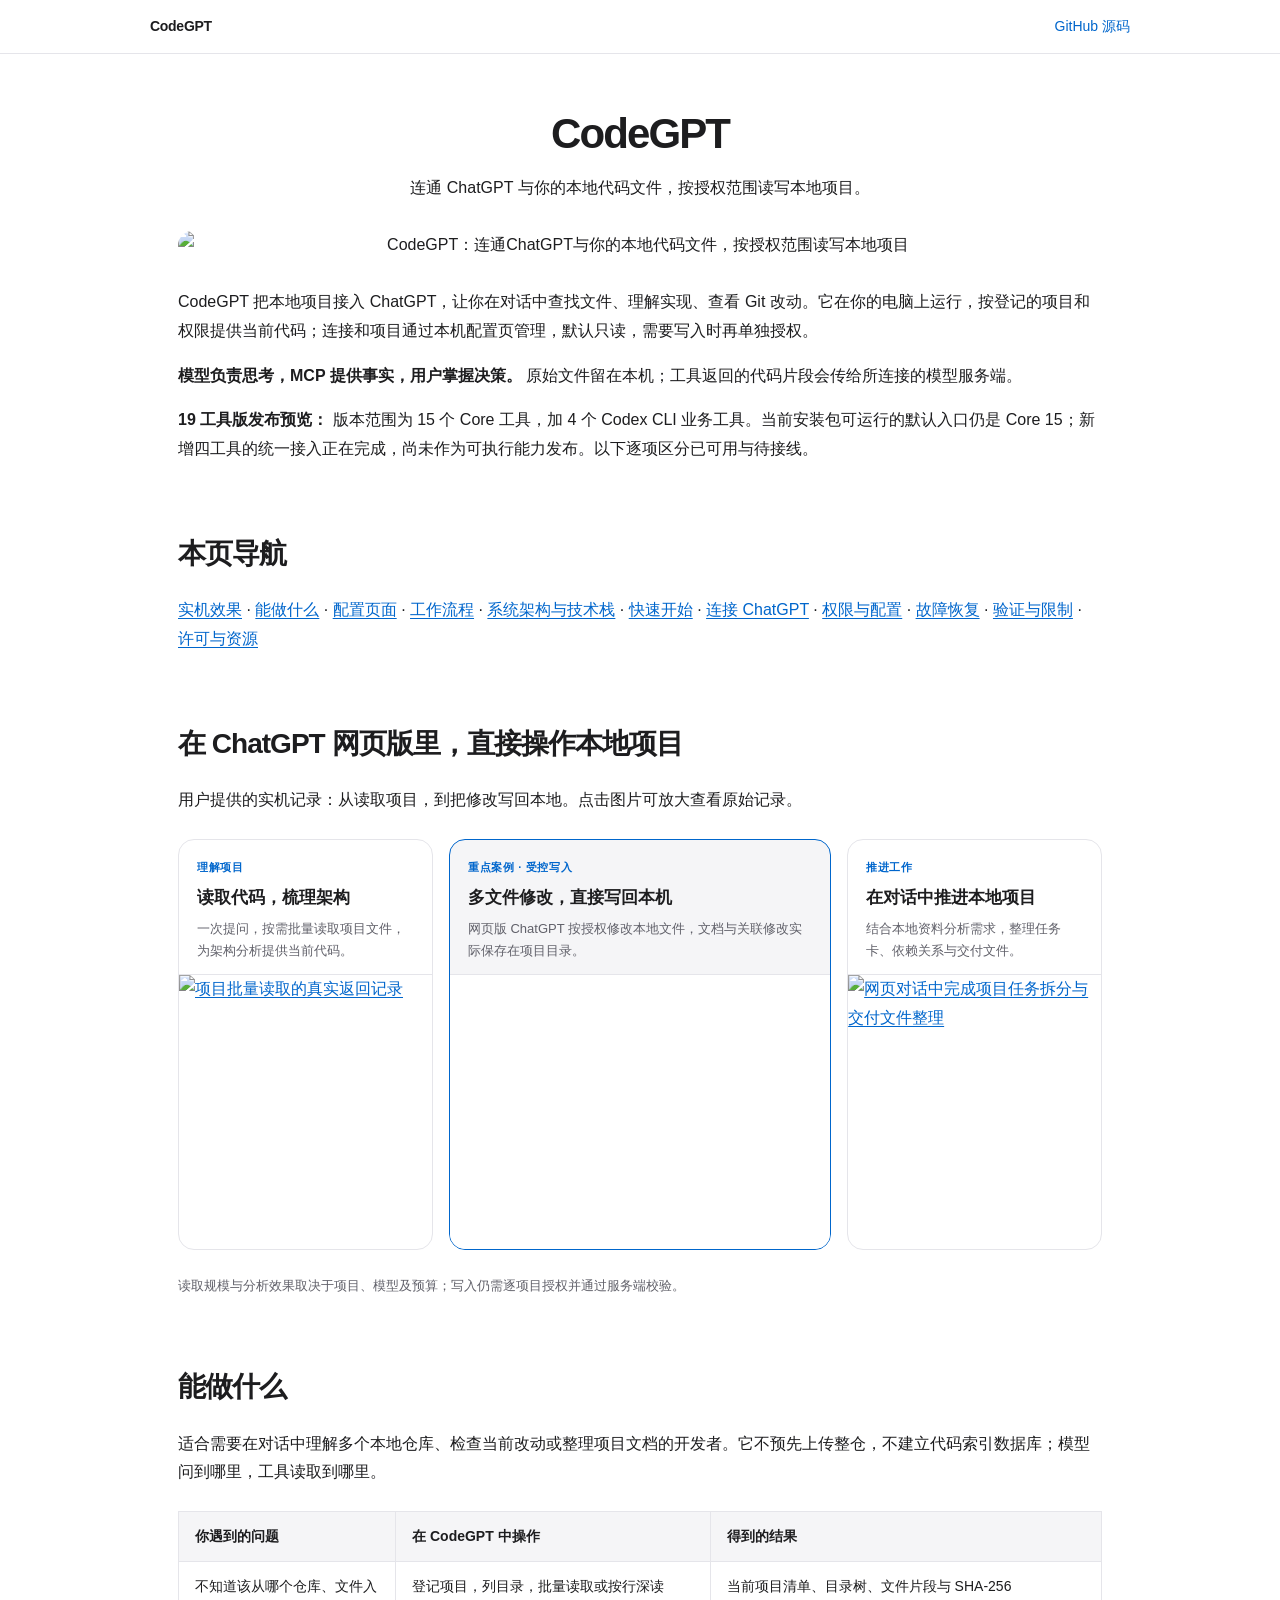
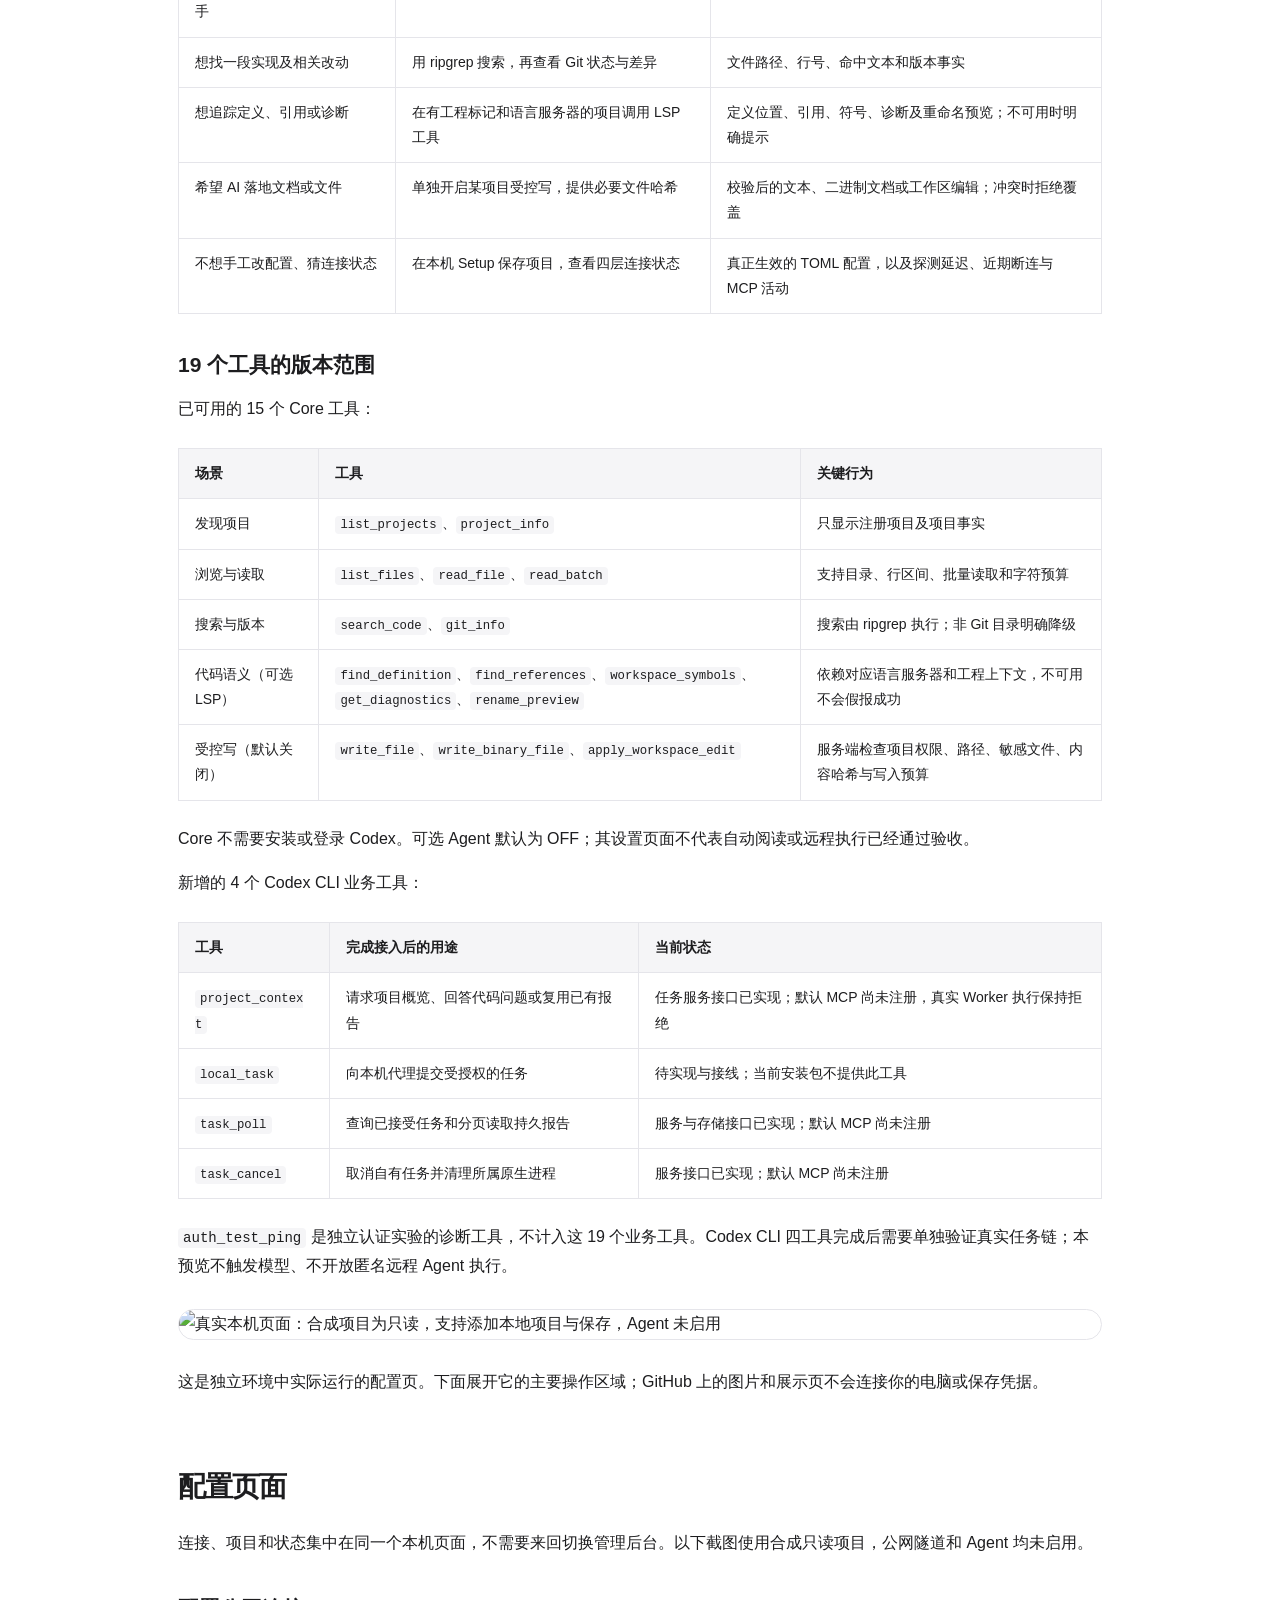
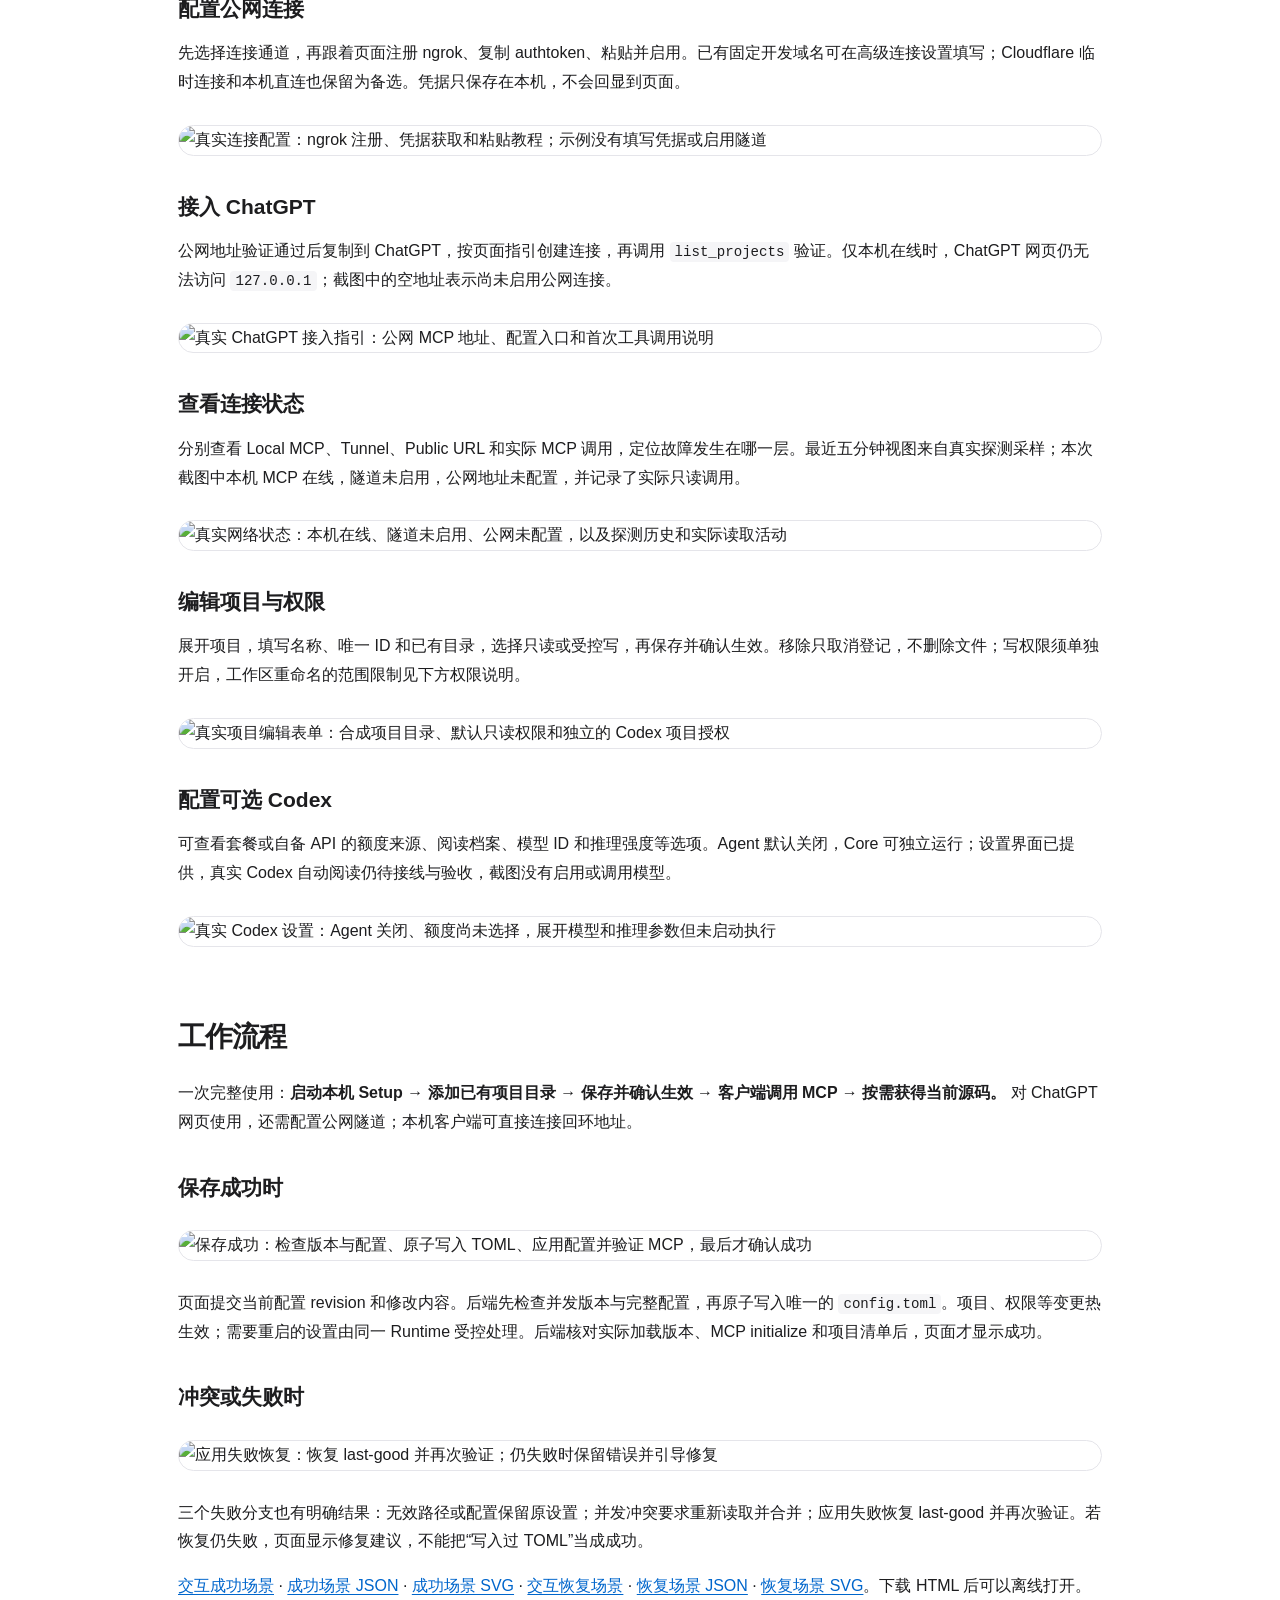
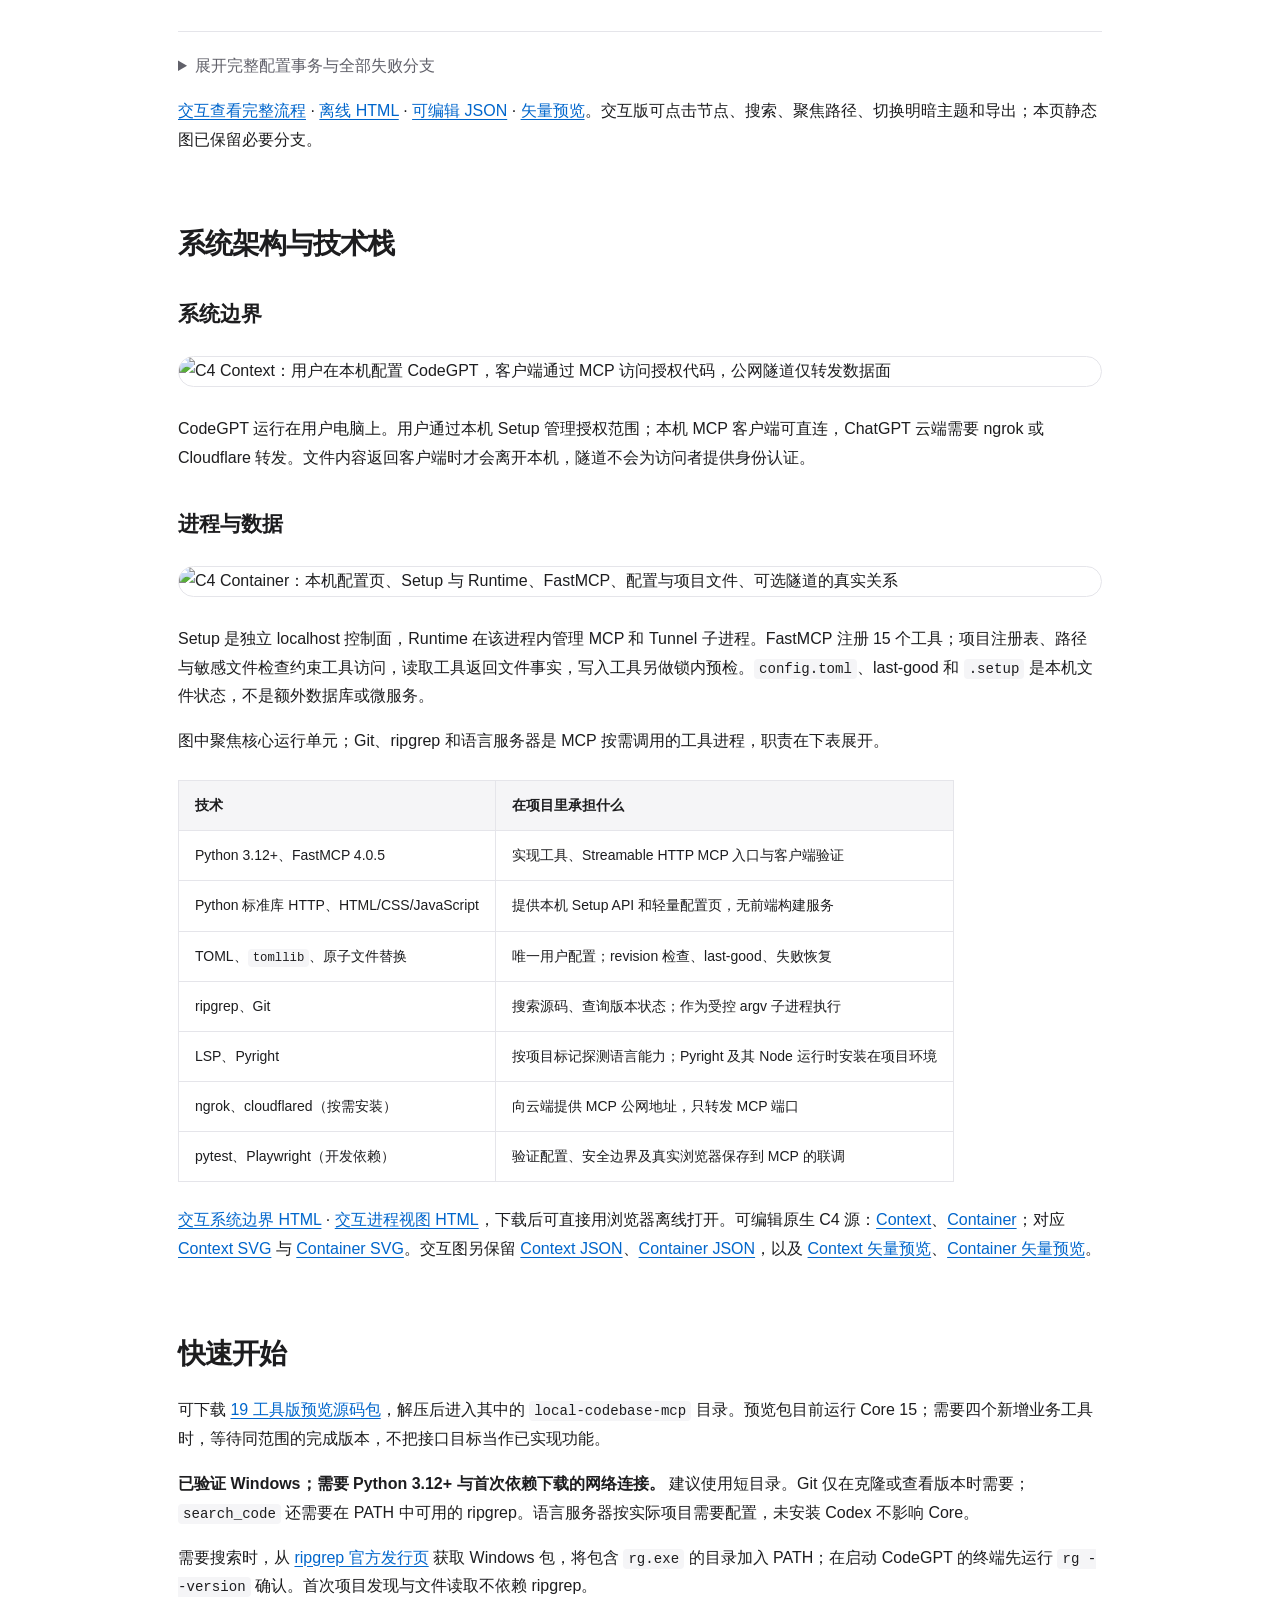
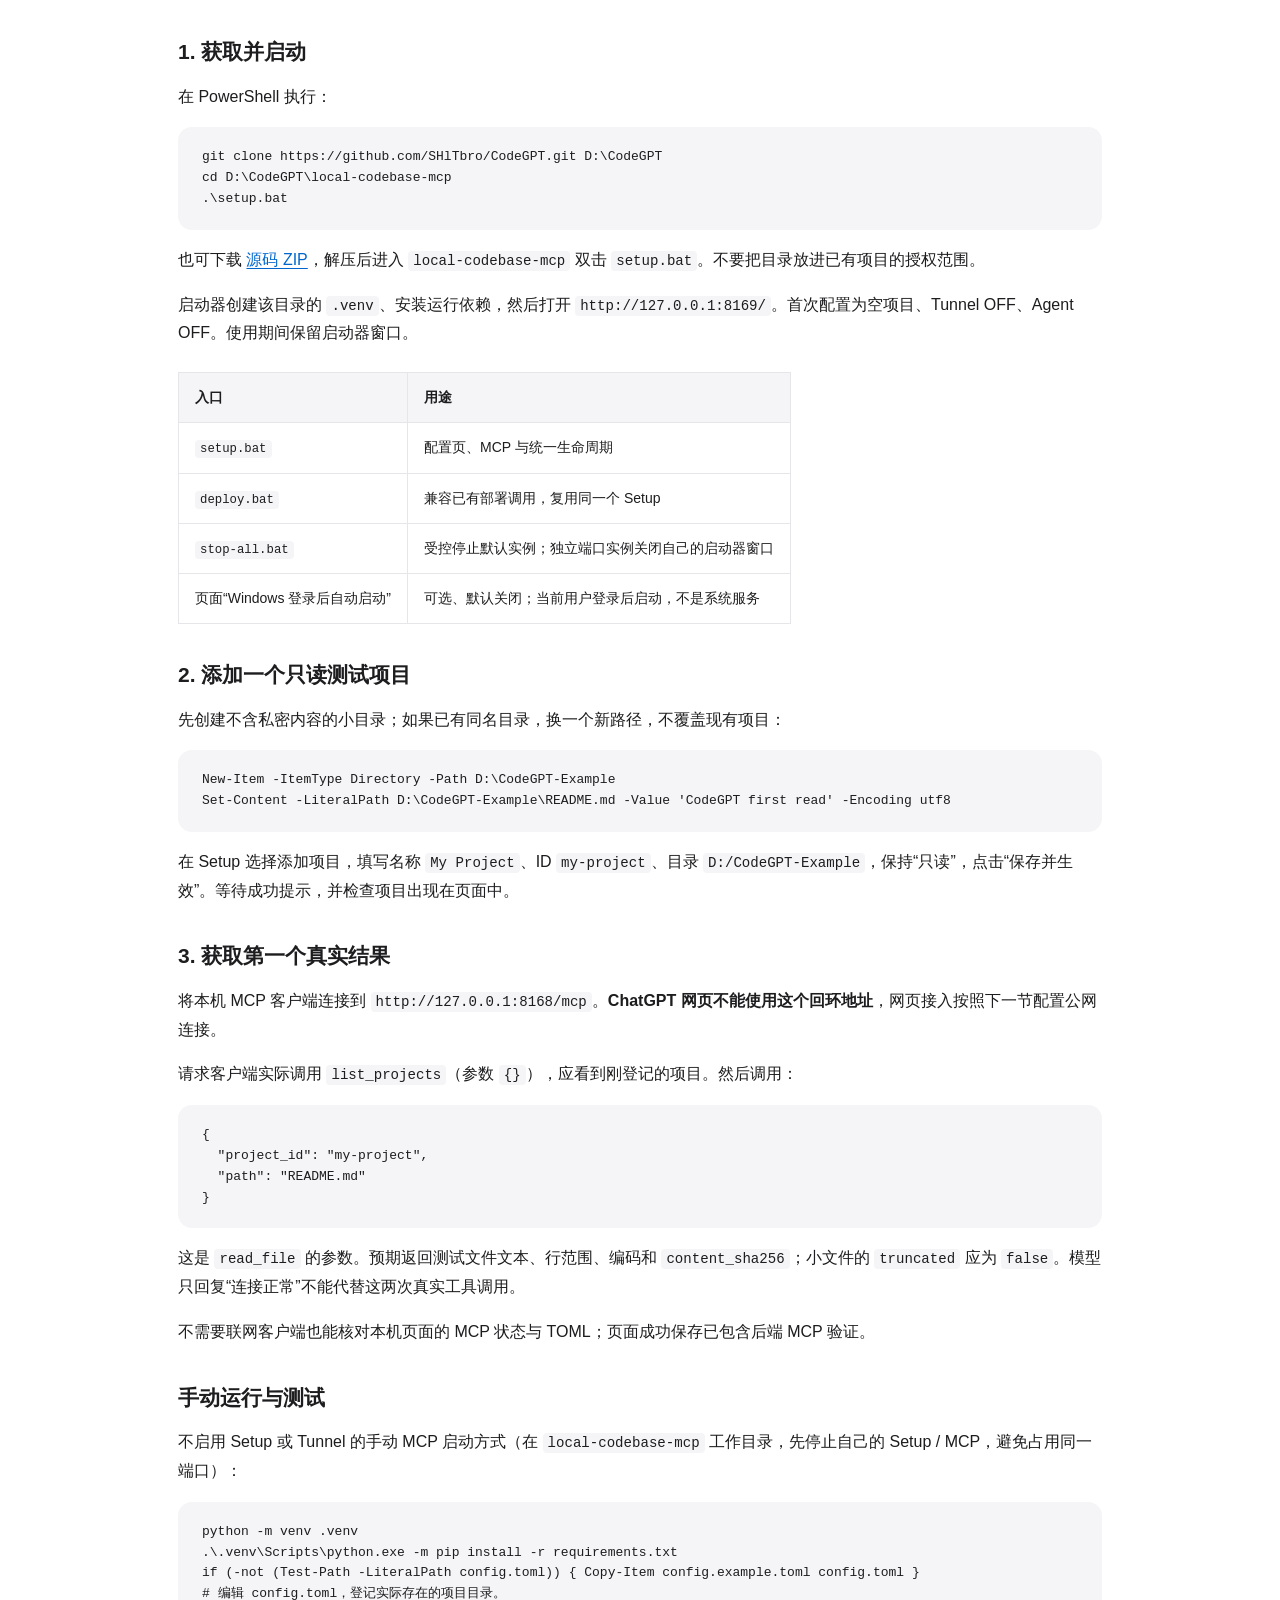
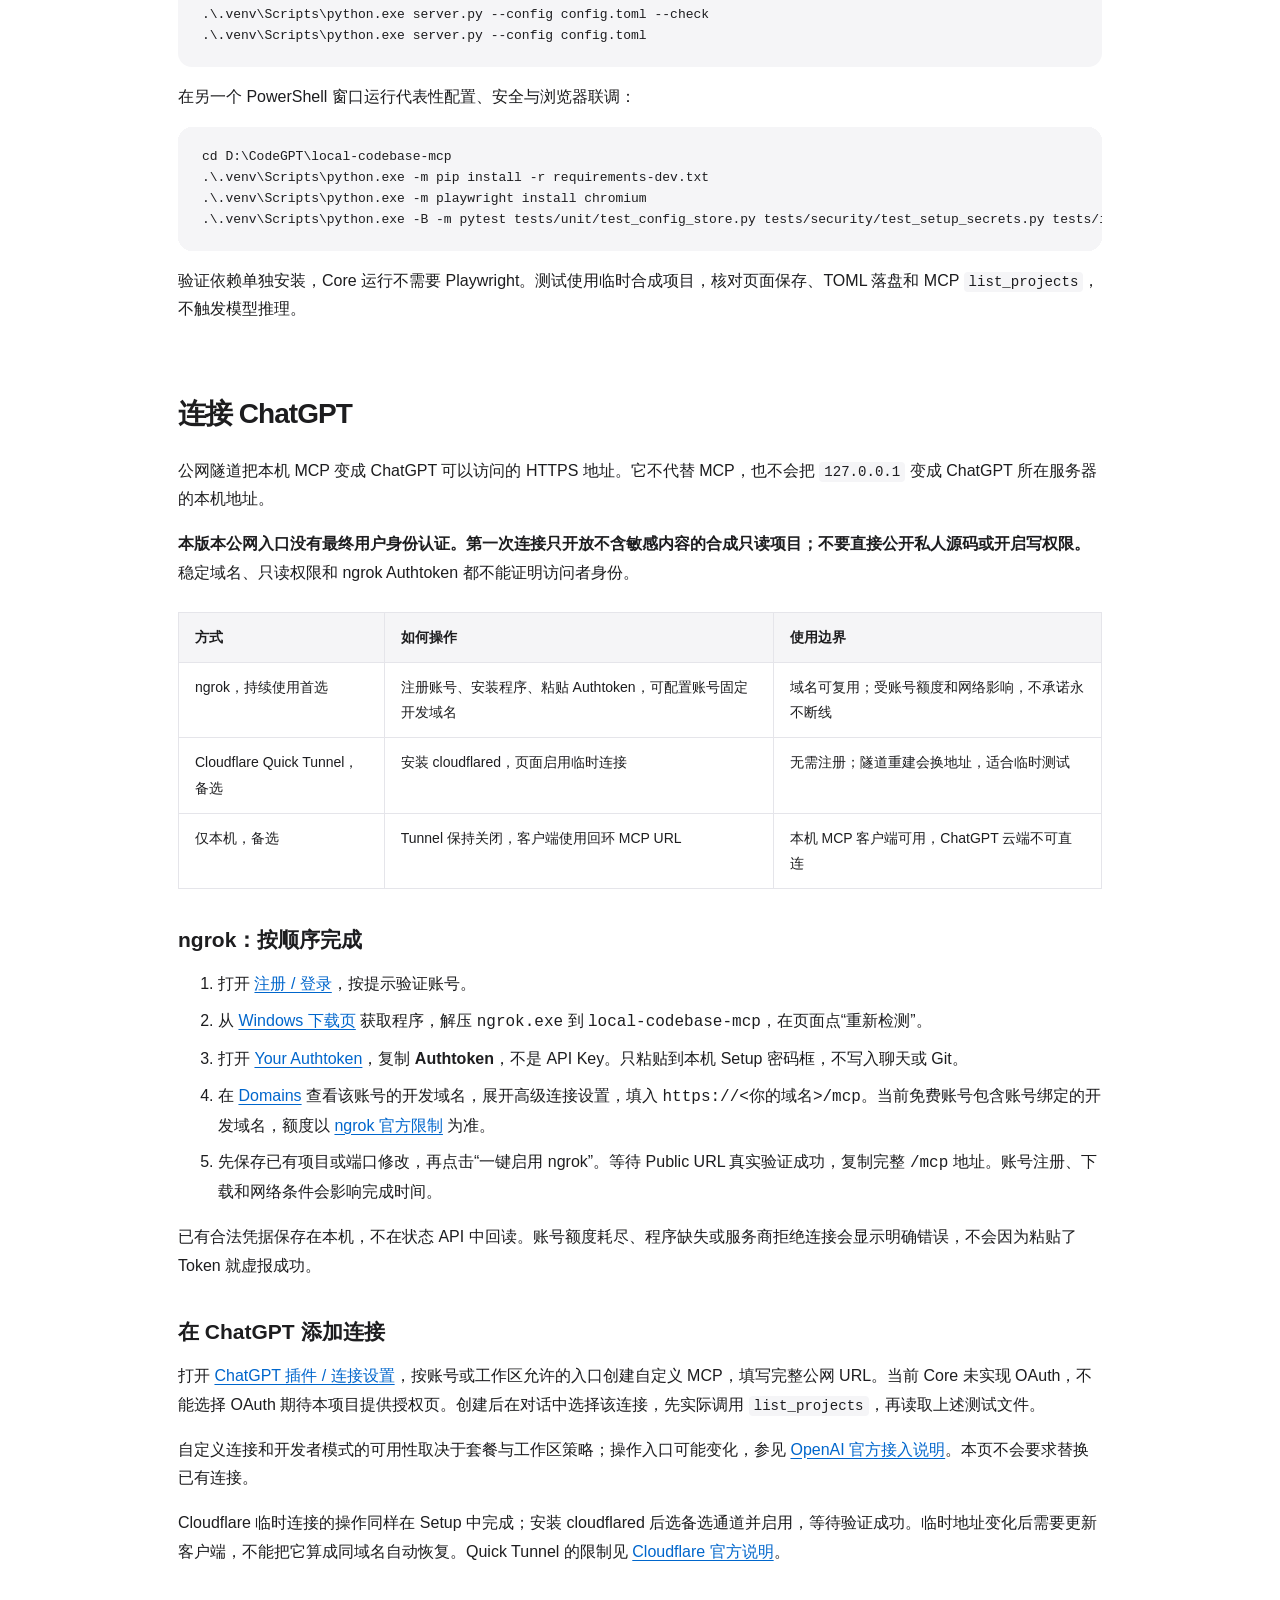
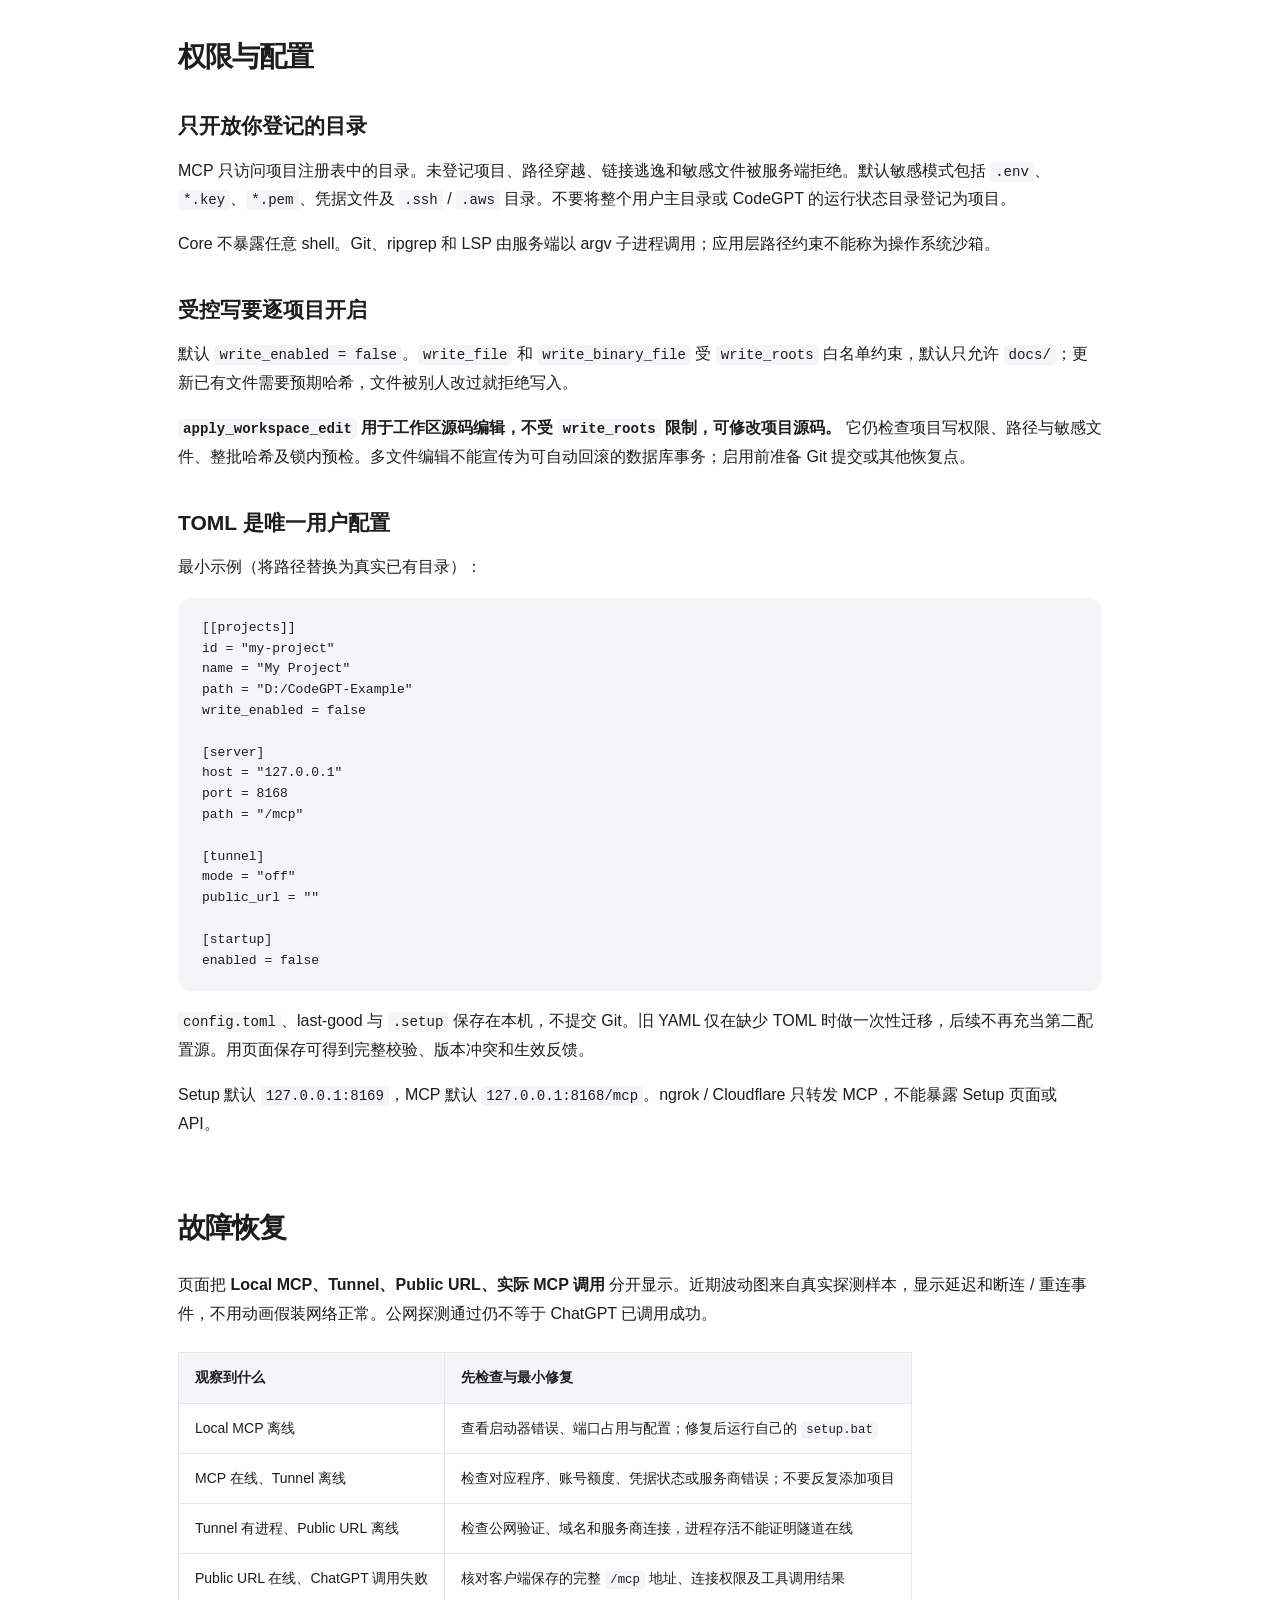
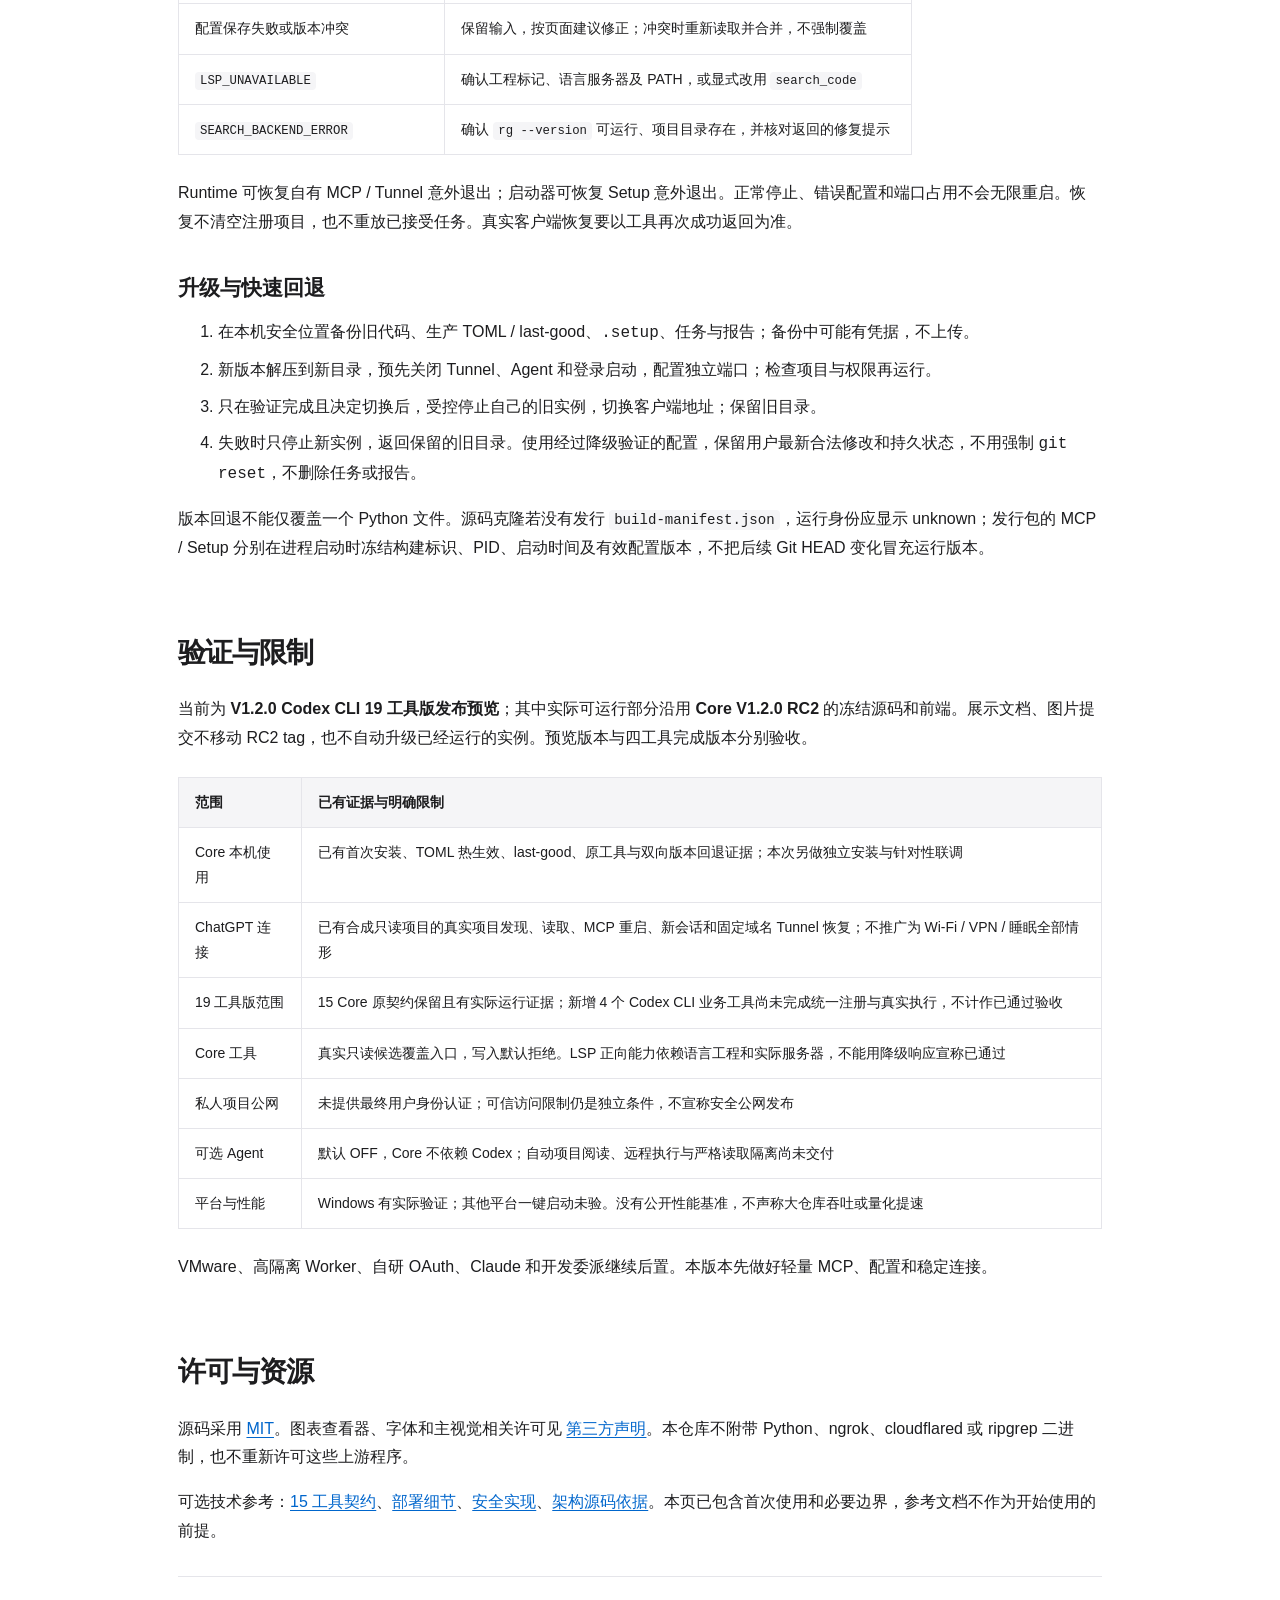
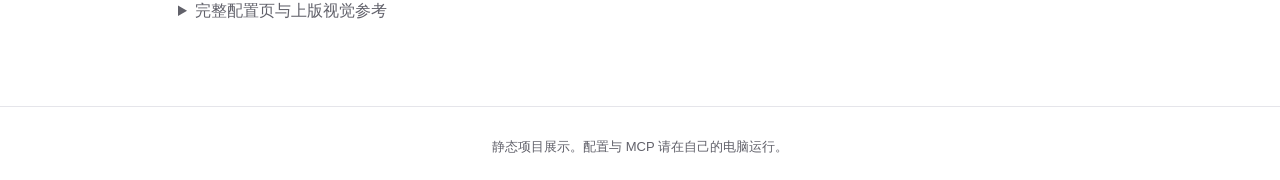
==== commit 4c5adf5e: "docs: highlight real ChatGPT workflows and refresh hero copy" ====
--- a/site/index.html
+++ b/site/index.html
@@ -1,5 +1,5 @@
 <!doctype html>
-<html lang="zh-CN"><head><meta charset="utf-8"><meta name="viewport" content="width=device-width,initial-scale=1"><title>CodeGPT · 让 ChatGPT 阅读当前代码</title><meta name="description" content="本机运行的轻量 MCP，按项目授权检索当前代码，提供配置与连接恢复。"><style>
+<html lang="zh-CN"><head><meta charset="utf-8"><meta name="viewport" content="width=device-width,initial-scale=1"><title>CodeGPT · 连通 ChatGPT 与本地代码文件</title><meta name="description" content="本机运行的轻量 MCP，按项目授权检索当前代码，提供配置与连接恢复。"><style>
 :root{color-scheme:light dark;--bg:#fff;--fg:#1d1d1f;--muted:#61616a;--line:#e5e5ea;--soft:#f5f5f7;--link:#0066cc}
 *{box-sizing:border-box}html{scroll-behavior:auto}body{margin:0;background:var(--bg);color:var(--fg);font:16px/1.8 -apple-system,BlinkMacSystemFont,"Segoe UI","Microsoft YaHei",sans-serif}
 header{border-bottom:1px solid var(--line);padding:14px max(24px,calc((100vw - 980px)/2));display:flex;justify-content:space-between;gap:16px;font-size:14px}header a{white-space:nowrap;text-decoration:none}header strong{letter-spacing:-.02em}
@@ -7,17 +7,27 @@
 table{border-collapse:collapse;width:100%;font-size:14px;margin:24px 0;display:block;overflow-x:auto}th{text-align:left;background:var(--soft)}td,th{padding:12px 16px;border:1px solid var(--line);vertical-align:top}th{white-space:nowrap}pre{overflow:auto;padding:20px 24px;background:var(--soft);border-radius:14px;font-size:13px;line-height:1.6}code{font-family:ui-monospace,Consolas,monospace}p code,td code{font-size:.88em;background:var(--soft);padding:2px 5px;border-radius:4px;overflow-wrap:anywhere}li{margin:8px 0}details{border-top:1px solid var(--line);margin-top:30px;padding-top:20px}summary{cursor:pointer;color:var(--muted)}footer{padding:28px;border-top:1px solid var(--line);text-align:center;font-size:13px;color:var(--muted)}
 @media(prefers-color-scheme:dark){:root{--bg:#161617;--fg:#f5f5f7;--muted:#a1a1a8;--line:#39393e;--soft:#232326;--link:#71b6ff}}
 @media(max-width:640px){main{margin-top:32px;padding:0 20px}h1{font-size:34px}h2{font-size:25px;margin-top:48px}h3{font-size:20px}header{padding:12px 20px}body{font-size:15px}td,th{padding:10px}pre{padding:16px;font-size:12px}img{border-radius:12px}}
+
+.real-cases{display:grid;grid-template-columns:1fr 1.5fr 1fr;gap:16px;margin:24px 0}.real-case{min-width:0;border:1px solid var(--line);border-radius:16px;overflow:hidden;background:var(--bg)}.real-case.featured{border-color:var(--link);background:var(--soft)}.real-case .case-copy{padding:18px 18px 12px}.real-case h3{margin:0 0 7px;font-size:17px;line-height:1.5}.real-case p{margin:0;color:var(--muted);font-size:13px;line-height:1.7}.case-kicker{font-size:11px;color:var(--link);font-weight:650;letter-spacing:.06em;margin-bottom:7px}.case-image{display:block;height:225px;overflow:hidden;border-top:1px solid var(--line);background:#fff}.real-case img{width:100%;height:100%;object-fit:cover;object-position:center 30%;border:0;border-radius:0;margin:0}.featured .case-image{height:275px}.featured img{object-position:center 57%;transform:scale(1.22);transform-origin:50% 55%}.case-note{font-size:13px;color:var(--muted)}
+@media(max-width:640px){.real-cases{grid-template-columns:1fr}.real-case.featured{order:-1}.case-image,.featured .case-image{height:260px}.real-case img{object-fit:cover;object-position:center 35%}.featured img{object-position:center 57%;transform:scale(1.22);transform-origin:50% 55%}}
 </style></head><body><header><strong>CodeGPT</strong><a href="https://github.com/SHlTbro/CodeGPT">GitHub 源码</a></header><main><h1 align="center">CodeGPT</h1>
-<p align="center">让 ChatGPT 按授权范围，检索和阅读你本地项目的当前代码。</p>
+<p align="center">连通 ChatGPT 与你的本地代码文件，按授权范围读写本地项目。</p>
 <p align="center">
-  <img src="assets/codegpt-hero.png" width="100%" alt="CodeGPT：让 ChatGPT 读懂当前代码，按授权范围读取本地项目">
+  <img src="assets/codegpt-hero.png" width="100%" alt="CodeGPT：连通ChatGPT与你的本地代码文件，按授权范围读写本地项目">
 </p>
 <p>CodeGPT 把本地项目接入 ChatGPT，让你在对话中查找文件、理解实现、查看 Git 改动。它在你的电脑上运行，按登记的项目和权限提供当前代码；连接和项目通过本机配置页管理，默认只读，需要写入时再单独授权。</p>
 <p><strong>模型负责思考，MCP 提供事实，用户掌握决策。</strong> 原始文件留在本机；工具返回的代码片段会传给所连接的模型服务端。</p>
 <p><strong>19 工具版发布预览：</strong> 版本范围为 15 个 Core 工具，加 4 个 Codex CLI 业务工具。当前安装包可运行的默认入口仍是 Core 15；新增四工具的统一接入正在完成，尚未作为可执行能力发布。以下逐项区分已可用与待接线。</p>
 <h2>本页导航</h2>
-<p><a href="#capabilities">能做什么</a> · <a href="#interface">配置页面</a> · <a href="#workflow">工作流程</a> · <a href="#architecture">系统架构与技术栈</a> · <a href="#quick-start">快速开始</a> · <a href="#connect">连接 ChatGPT</a> · <a href="#permissions">权限与配置</a> · <a href="#recovery">故障恢复</a> · <a href="#limits">验证与限制</a> · <a href="#resources">许可与资源</a></p>
-<p><a name="capabilities"></a></p>
+<p><a href="#real-world">实机效果</a> · <a href="#capabilities">能做什么</a> · <a href="#interface">配置页面</a> · <a href="#workflow">工作流程</a> · <a href="#architecture">系统架构与技术栈</a> · <a href="#quick-start">快速开始</a> · <a href="#connect">连接 ChatGPT</a> · <a href="#permissions">权限与配置</a> · <a href="#recovery">故障恢复</a> · <a href="#limits">验证与限制</a> · <a href="#resources">许可与资源</a></p>
+<p><a name="real-world"></a><h2>在 ChatGPT 网页版里，直接操作本地项目</h2>
+<p>用户提供的实机记录：从读取项目，到把修改写回本地。点击图片可放大查看原始记录。</p>
+<div class="real-cases">
+<article class="real-case"><div class="case-copy"><div class="case-kicker">理解项目</div><h3>读取代码，梳理架构</h3><p>一次提问，按需批量读取项目文件，为架构分析提供当前代码。</p></div><a class="case-image" href="assets/case-project-reading.png" aria-label="放大项目批量读取实机记录"><img src="assets/case-project-reading.png" alt="项目批量读取的真实返回记录" loading="lazy"></a></article>
+<article class="real-case featured"><div class="case-copy"><div class="case-kicker">重点案例 · 受控写入</div><h3>多文件修改，直接写回本机</h3><p>网页版 ChatGPT 按授权修改本地文件，文档与关联修改实际保存在项目目录。</p></div><a class="case-image" href="assets/case-local-writing.png" aria-label="放大多文件写入实机变更清单"><img src="assets/case-local-writing.png" alt="ChatGPT 网页版直接修改本地多个文件的实际变更清单" loading="lazy"></a></article>
+<article class="real-case"><div class="case-copy"><div class="case-kicker">推进工作</div><h3>在对话中推进本地项目</h3><p>结合本地资料分析需求，整理任务卡、依赖关系与交付文件。</p></div><a class="case-image" href="assets/case-project-interaction.png" aria-label="放大本地项目交互实机记录"><img src="assets/case-project-interaction.png" alt="网页对话中完成项目任务拆分与交付文件整理" loading="lazy"></a></article>
+</div><p class="case-note">读取规模与分析效果取决于项目、模型及预算；写入仍需逐项目授权并通过服务端校验。</p>
+<a name="capabilities"></a></p>
 <h2>能做什么</h2>
 <p>适合需要在对话中理解多个本地仓库、检查当前改动或整理项目文档的开发者。它不预先上传整仓，不建立代码索引数据库；模型问到哪里，工具读取到哪里。</p>
 <table>
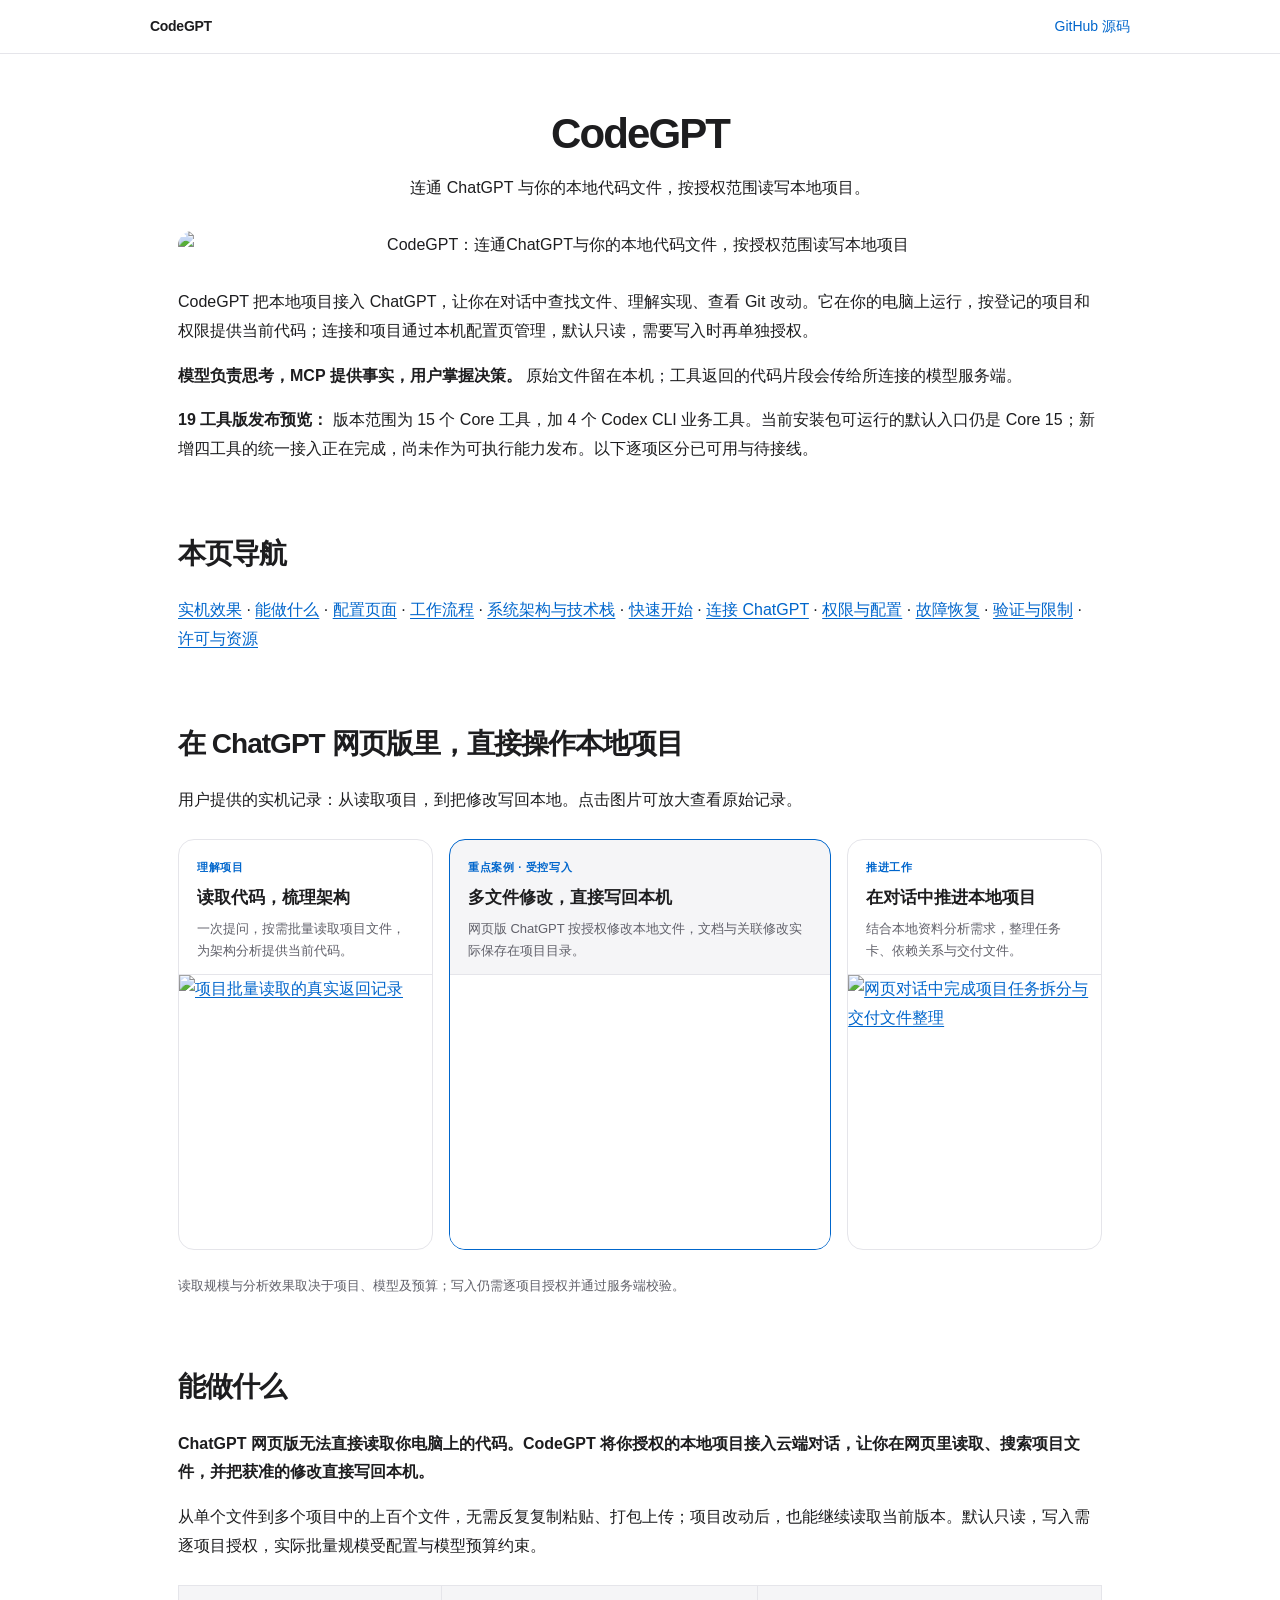
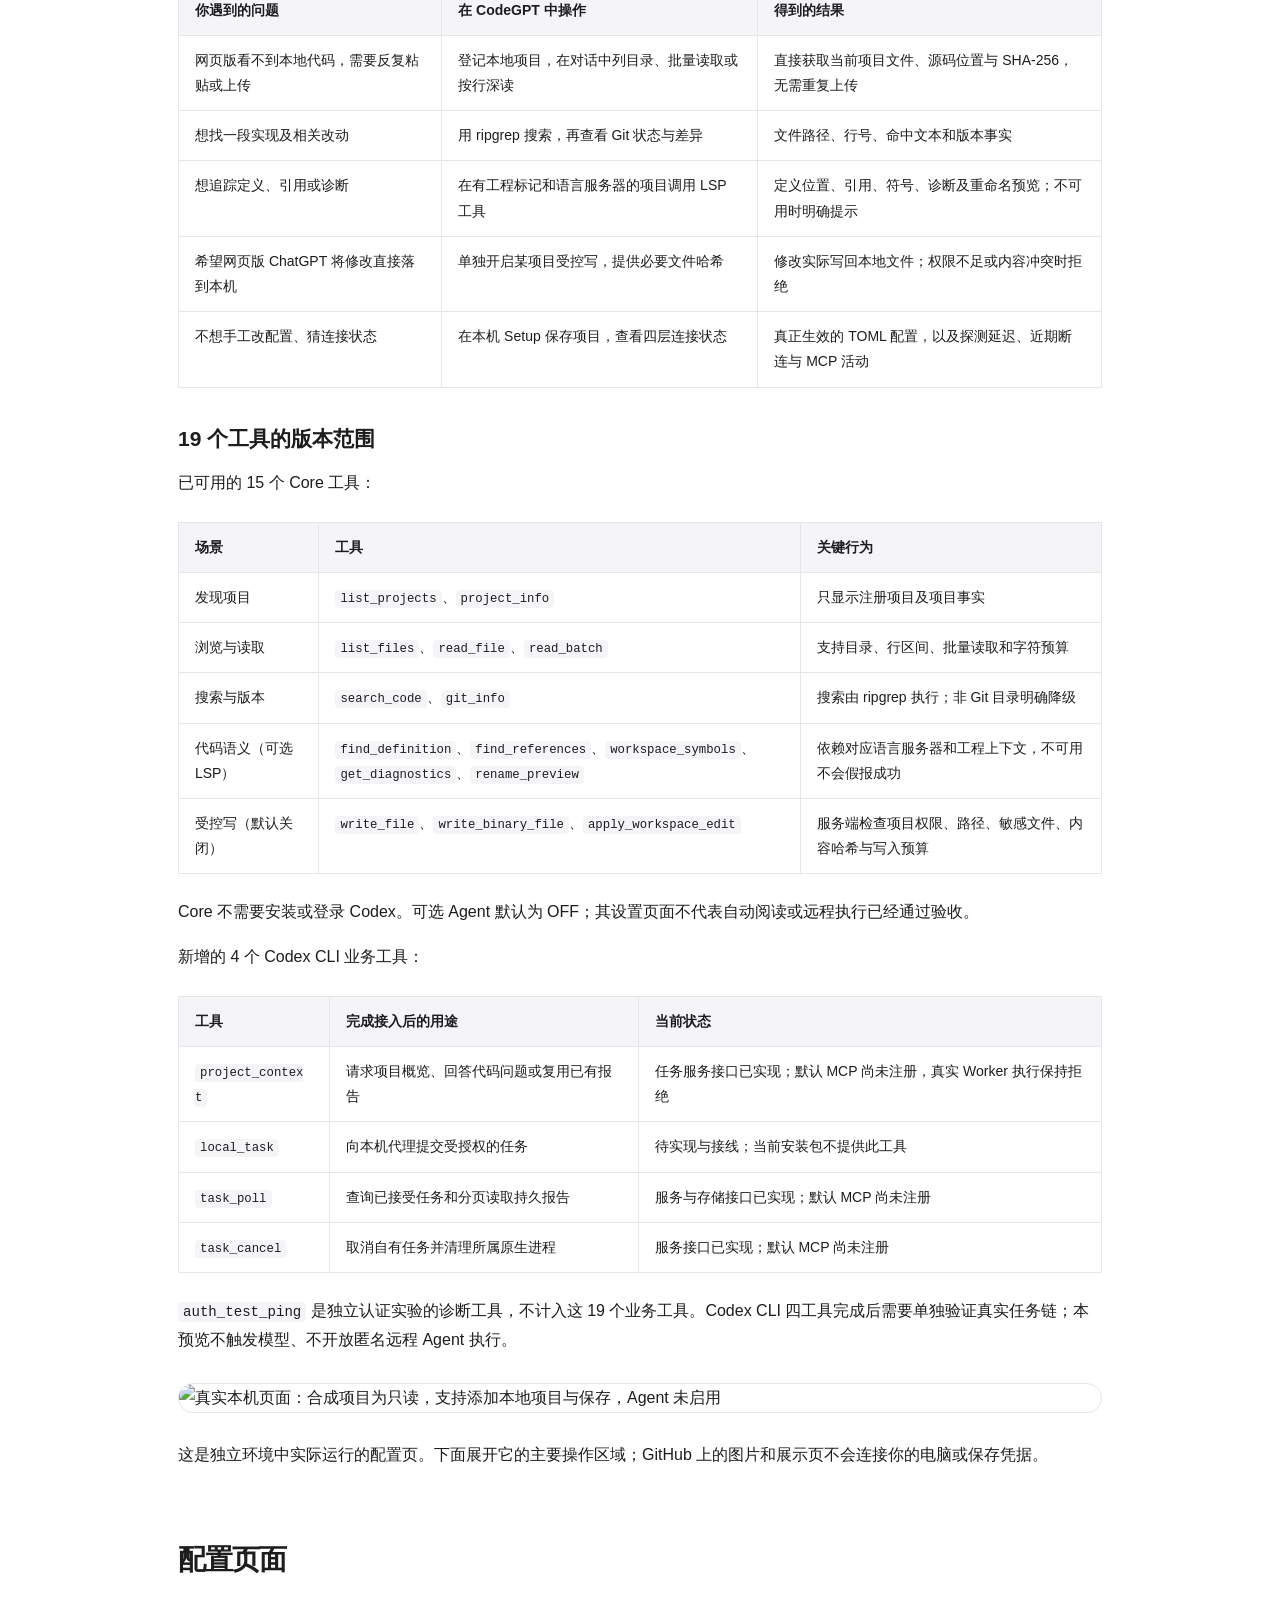
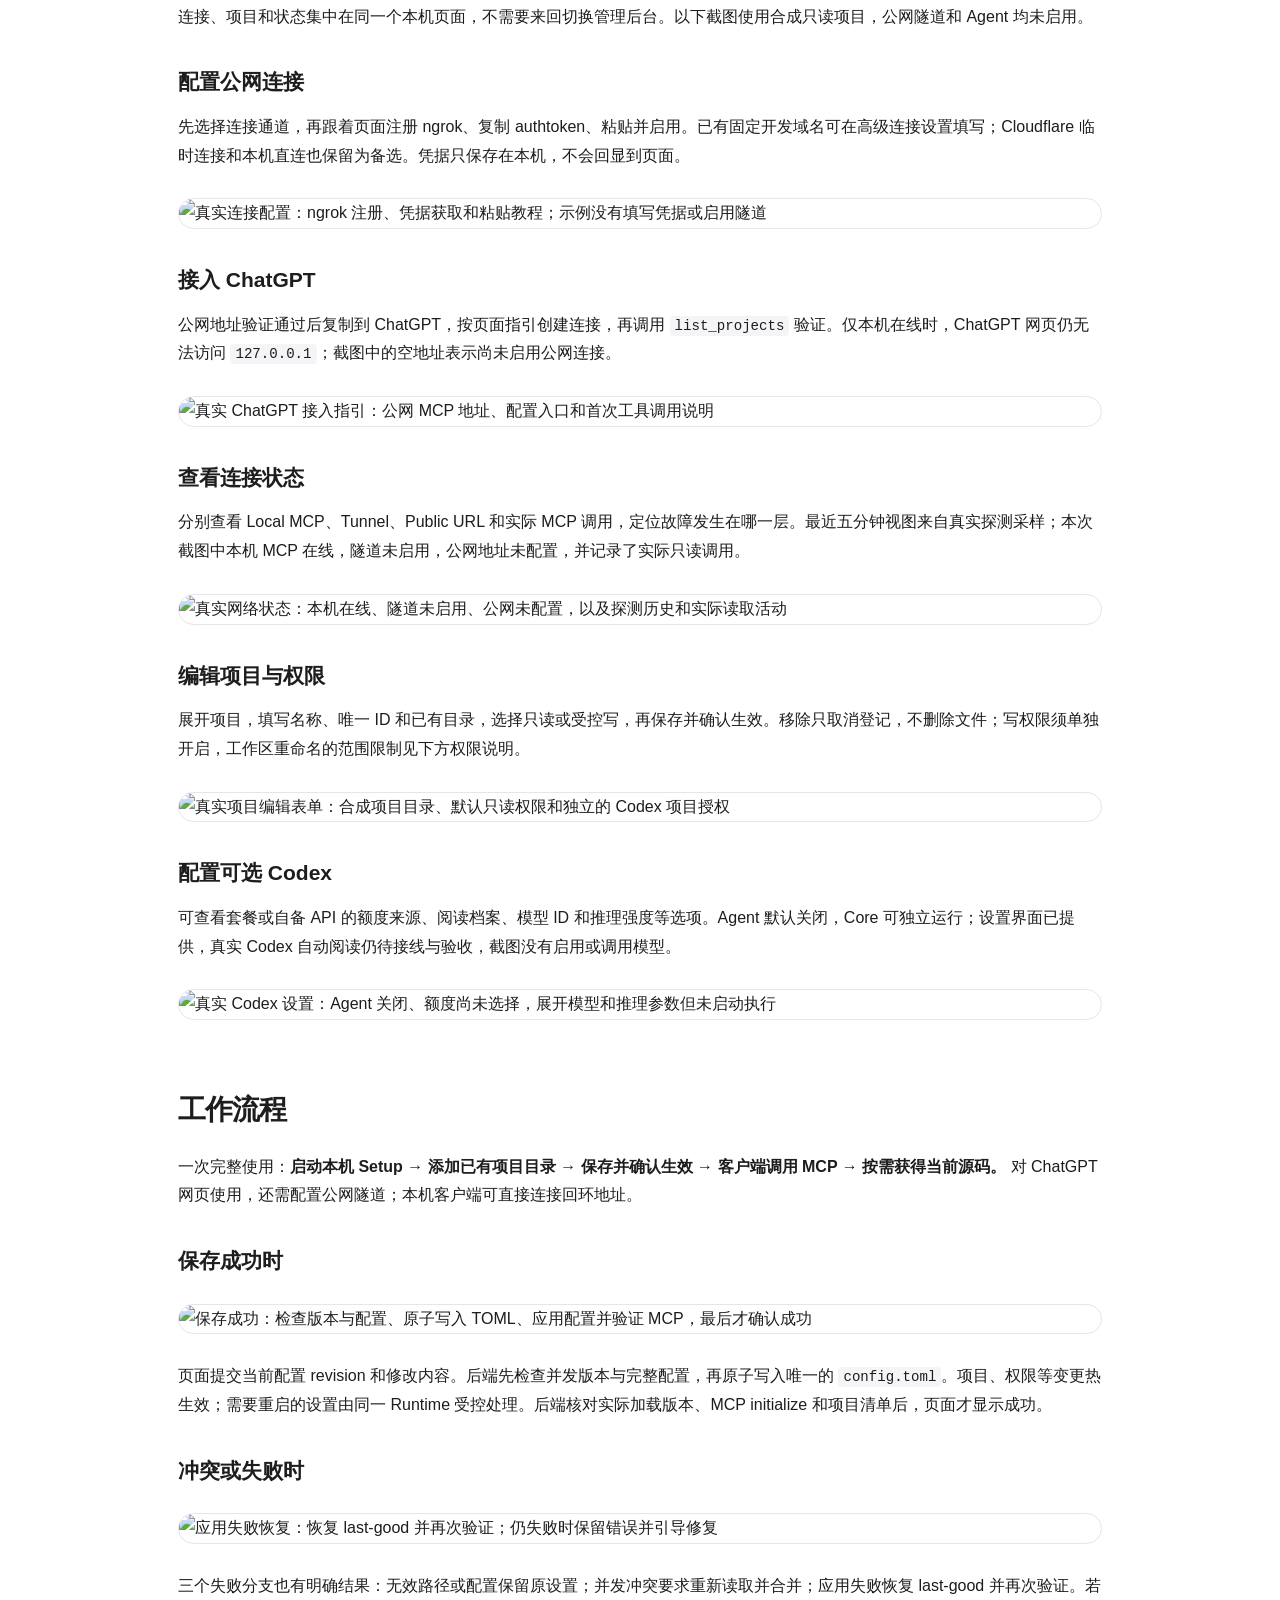
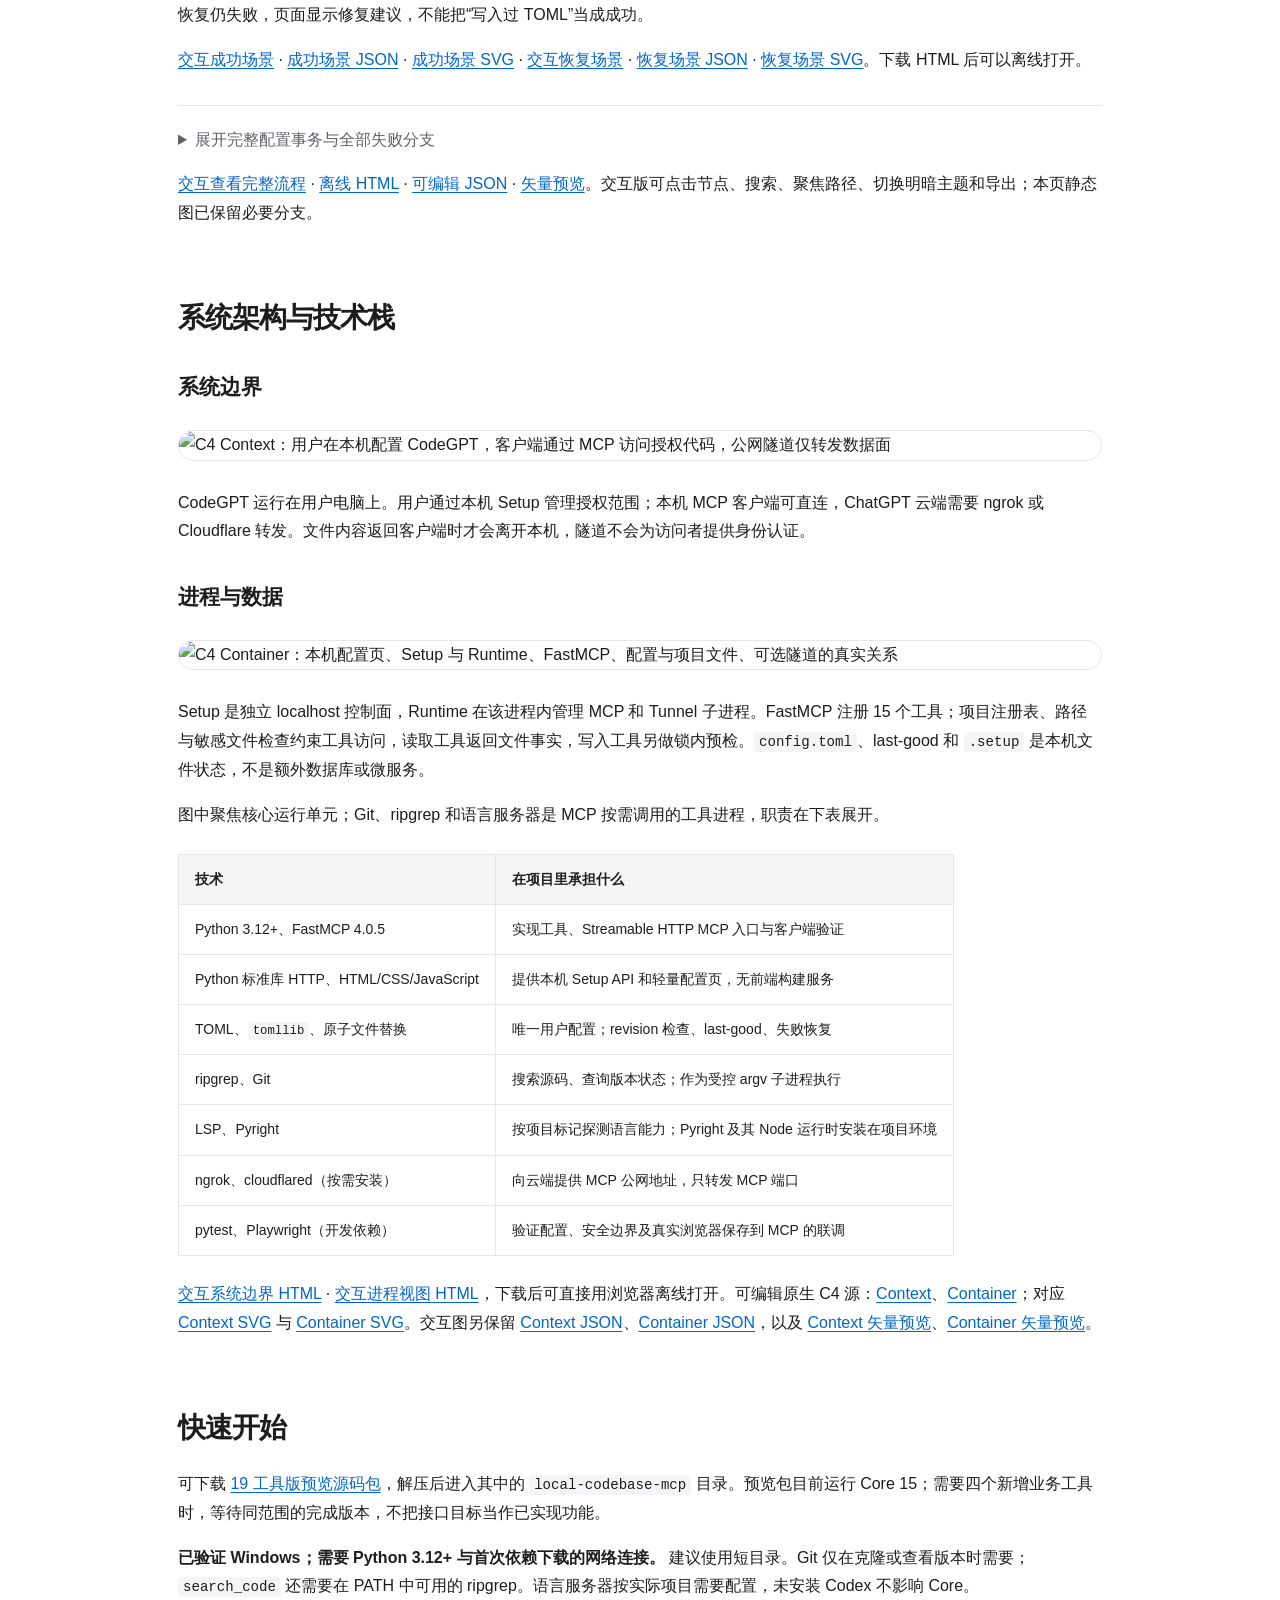
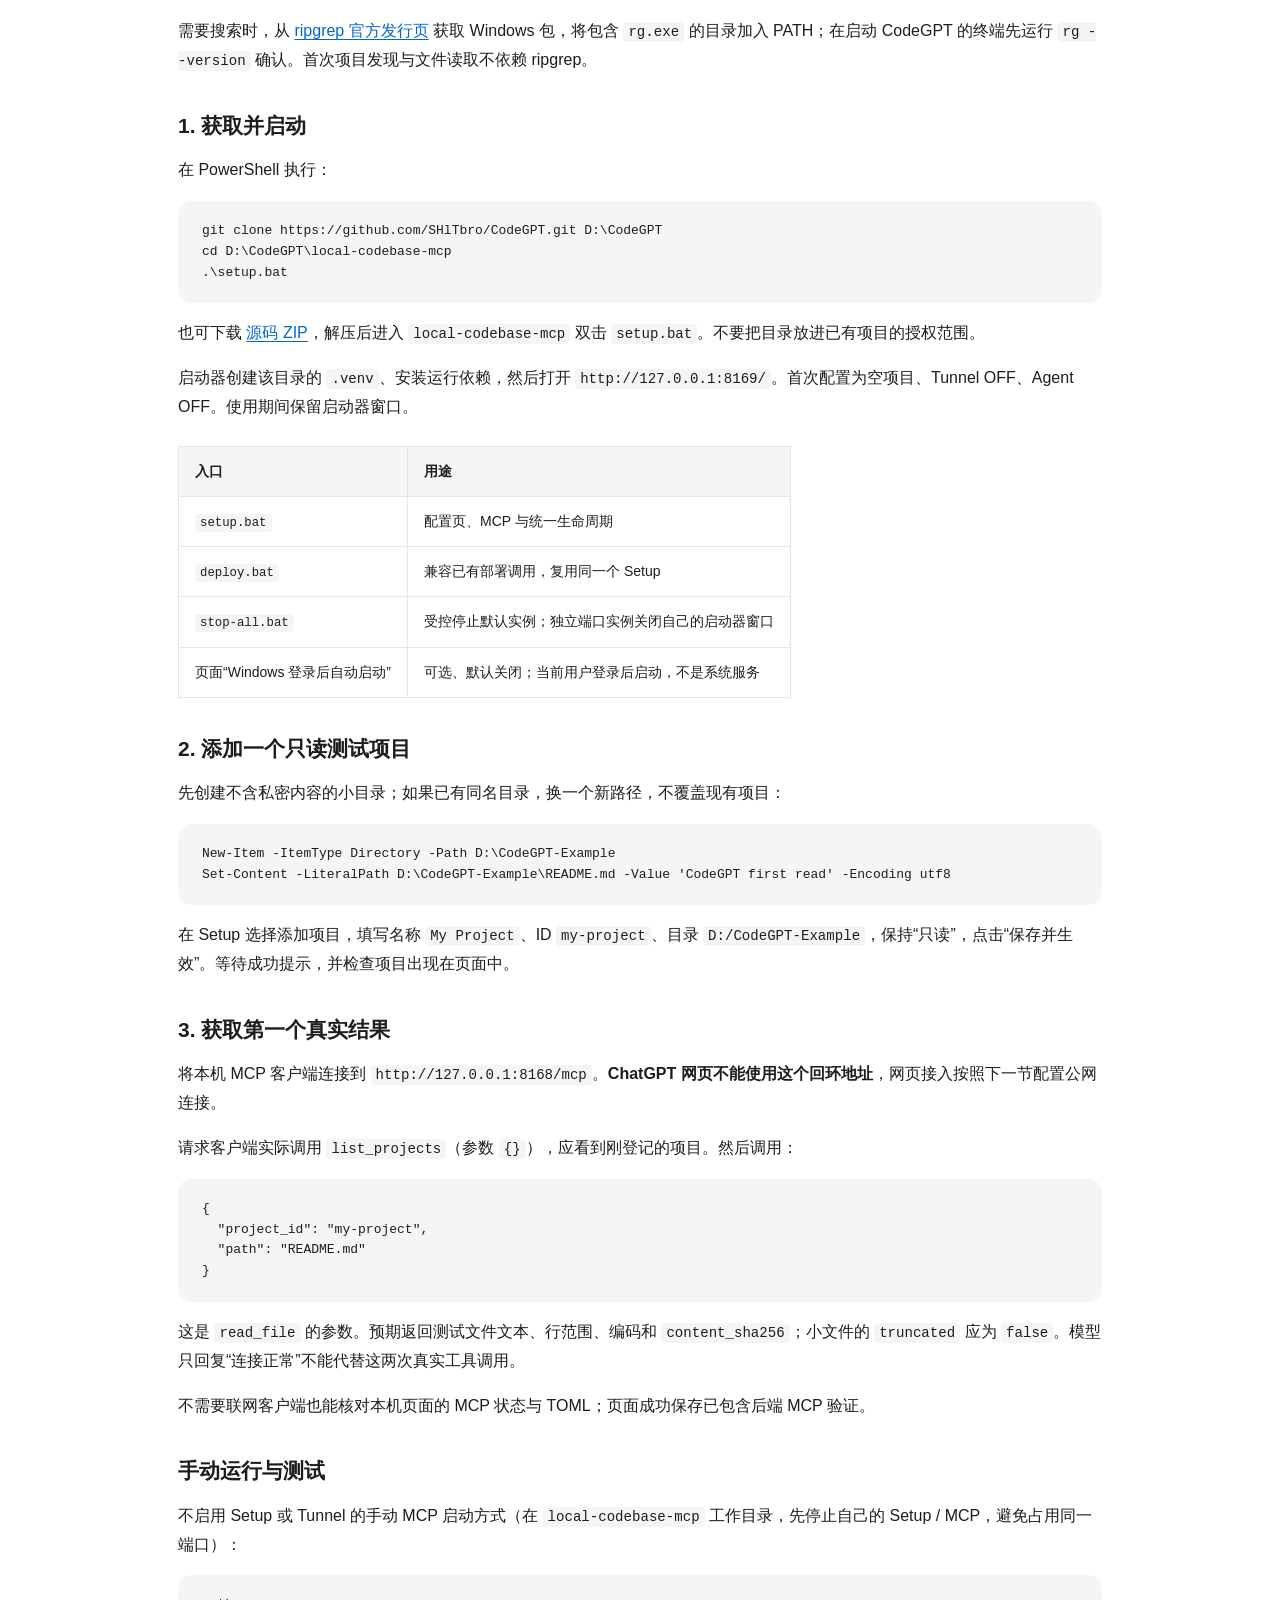
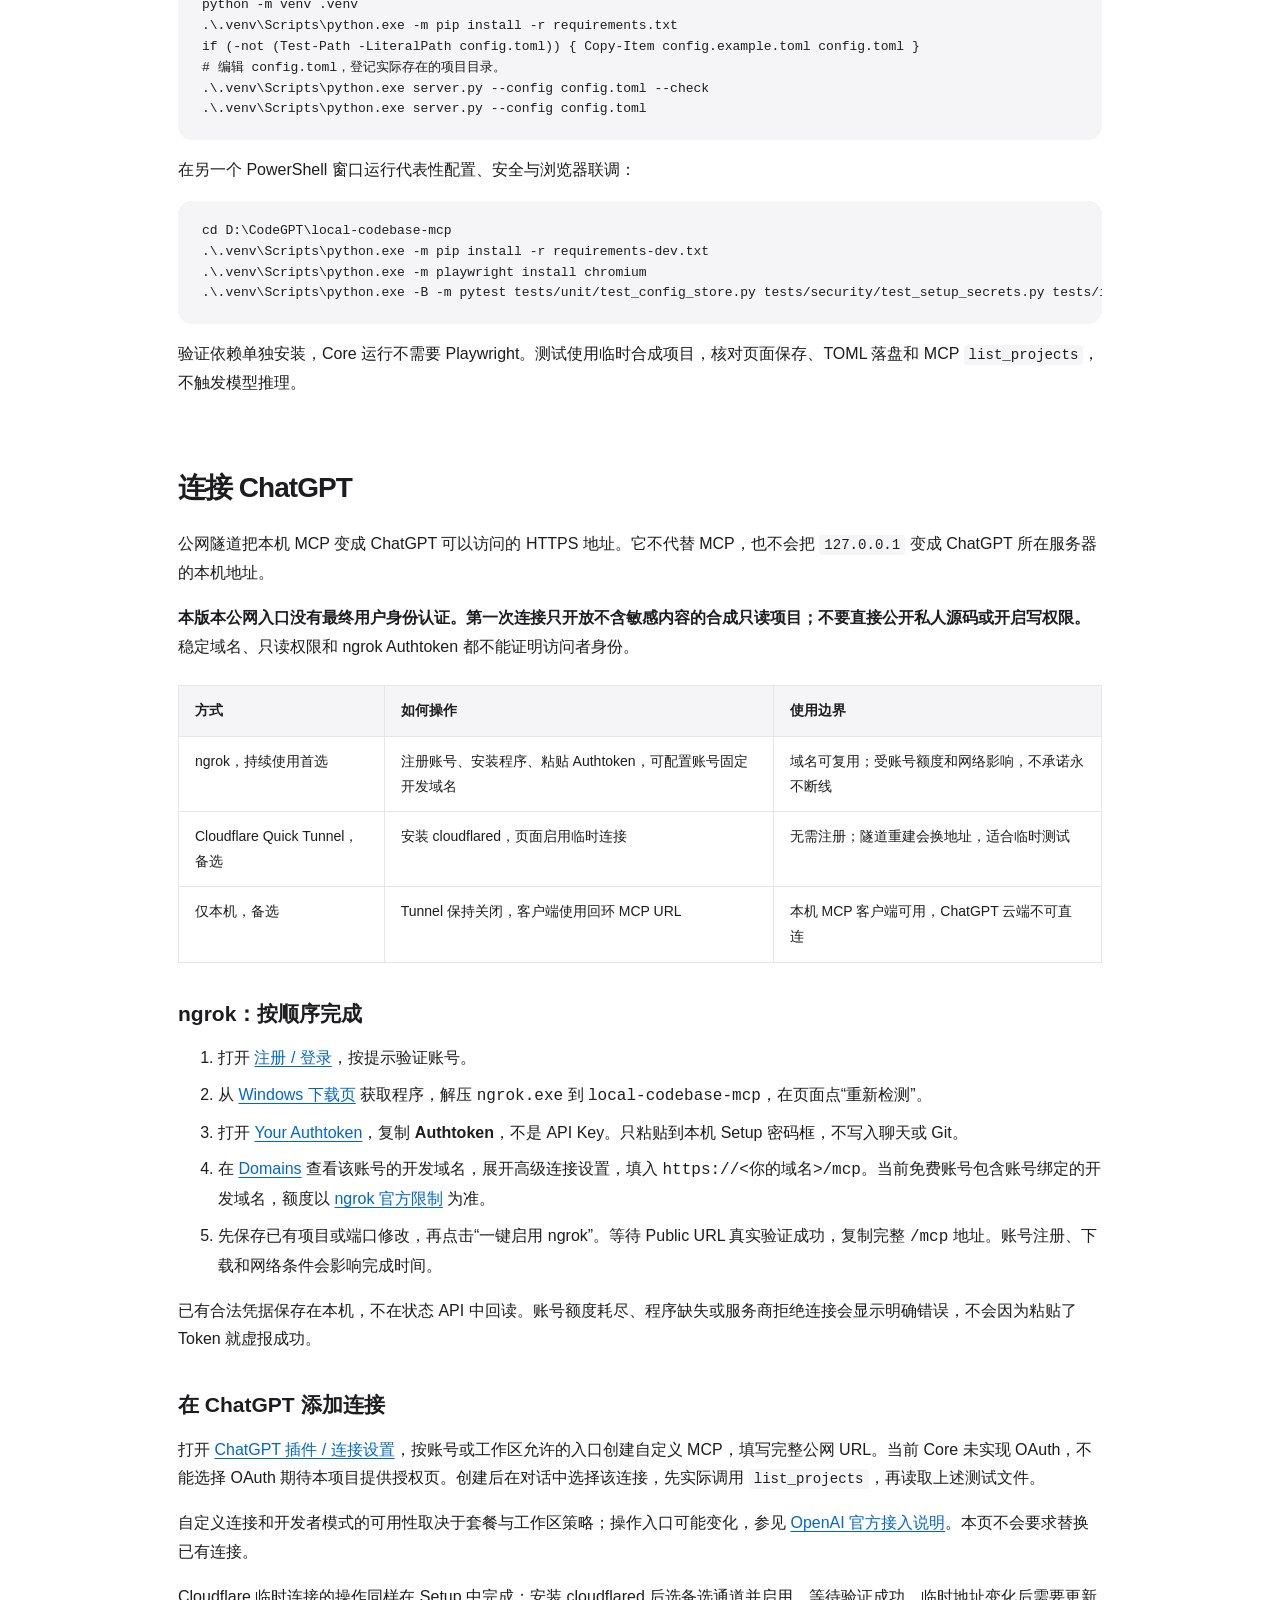
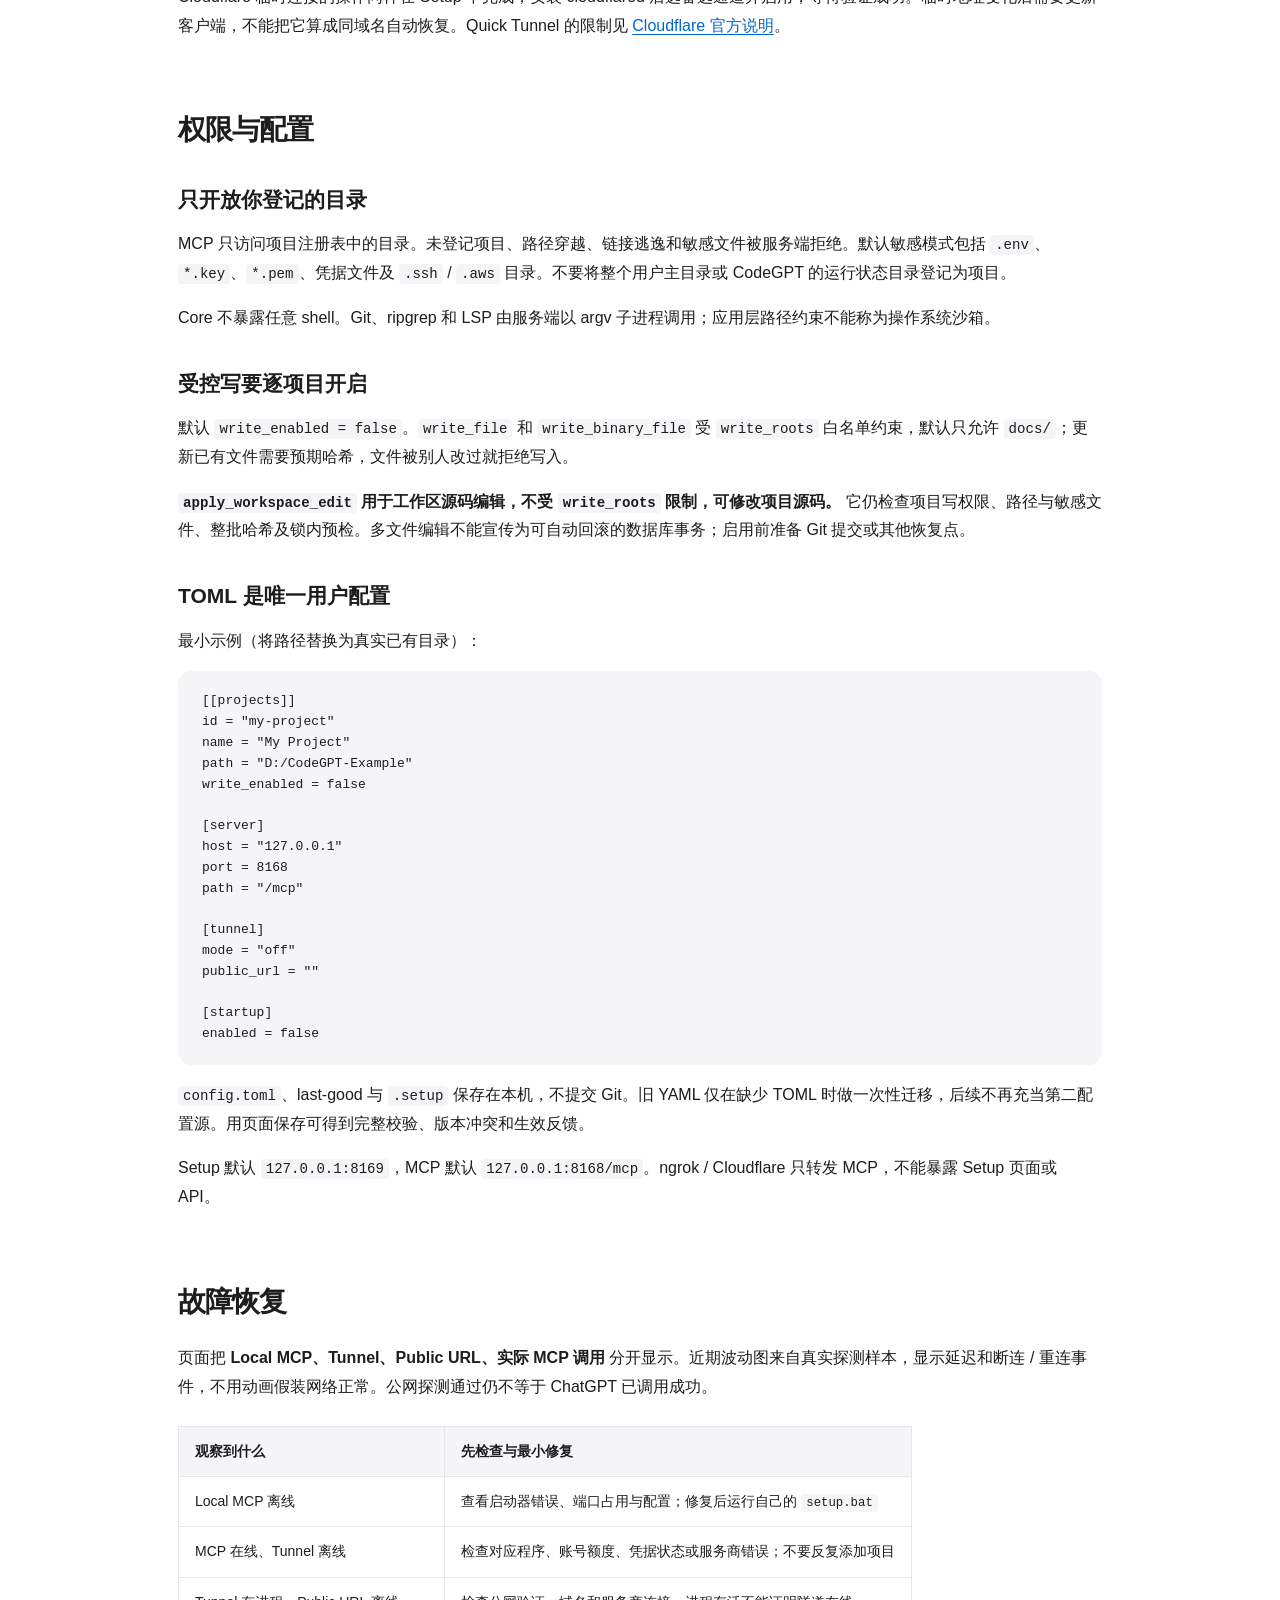
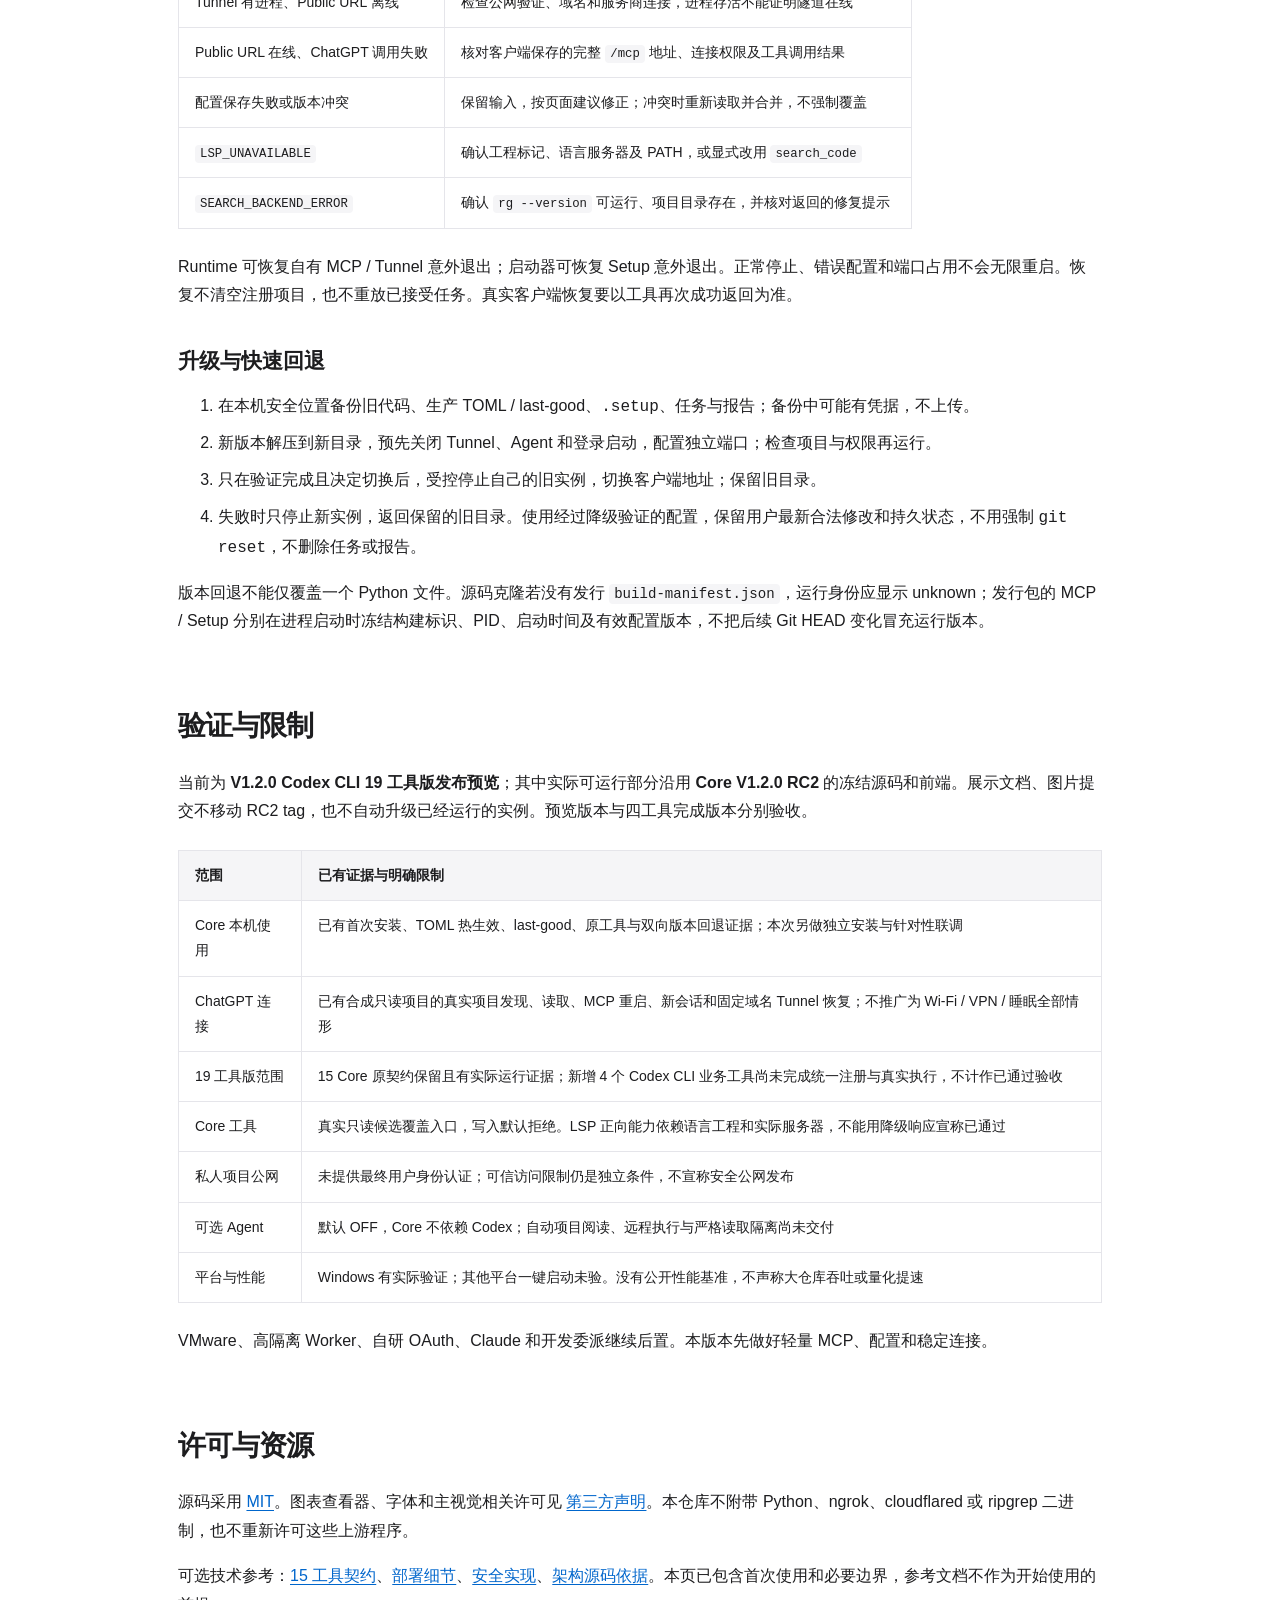
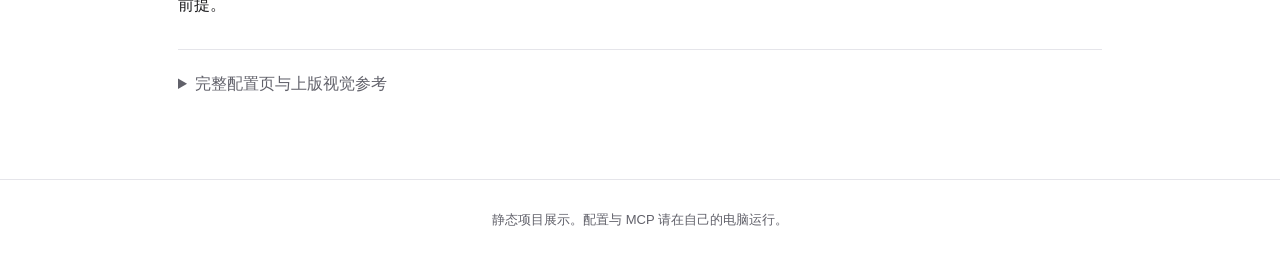
==== commit 9bc2fa26: "docs: explain browser-to-local access and remove upload friction" ====
--- a/site/index.html
+++ b/site/index.html
@@ -29,7 +29,8 @@
 </div><p class="case-note">读取规模与分析效果取决于项目、模型及预算；写入仍需逐项目授权并通过服务端校验。</p>
 <a name="capabilities"></a></p>
 <h2>能做什么</h2>
-<p>适合需要在对话中理解多个本地仓库、检查当前改动或整理项目文档的开发者。它不预先上传整仓，不建立代码索引数据库；模型问到哪里，工具读取到哪里。</p>
+<p><strong>ChatGPT 网页版无法直接读取你电脑上的代码。CodeGPT 将你授权的本地项目接入云端对话，让你在网页里读取、搜索项目文件，并把获准的修改直接写回本机。</strong></p>
+<p>从单个文件到多个项目中的上百个文件，无需反复复制粘贴、打包上传；项目改动后，也能继续读取当前版本。默认只读，写入需逐项目授权，实际批量规模受配置与模型预算约束。</p>
 <table>
 <thead>
 <tr>
@@ -40,9 +41,9 @@
 </thead>
 <tbody>
 <tr>
-<td>不知道该从哪个仓库、文件入手</td>
-<td>登记项目，列目录，批量读取或按行深读</td>
-<td>当前项目清单、目录树、文件片段与 SHA-256</td>
+<td>网页版看不到本地代码，需要反复粘贴或上传</td>
+<td>登记本地项目，在对话中列目录、批量读取或按行深读</td>
+<td>直接获取当前项目文件、源码位置与 SHA-256，无需重复上传</td>
 </tr>
 <tr>
 <td>想找一段实现及相关改动</td>
@@ -55,9 +56,9 @@
 <td>定义位置、引用、符号、诊断及重命名预览；不可用时明确提示</td>
 </tr>
 <tr>
-<td>希望 AI 落地文档或文件</td>
+<td>希望网页版 ChatGPT 将修改直接落到本机</td>
 <td>单独开启某项目受控写，提供必要文件哈希</td>
-<td>校验后的文本、二进制文档或工作区编辑；冲突时拒绝覆盖</td>
+<td>修改实际写回本地文件；权限不足或内容冲突时拒绝</td>
 </tr>
 <tr>
 <td>不想手工改配置、猜连接状态</td>
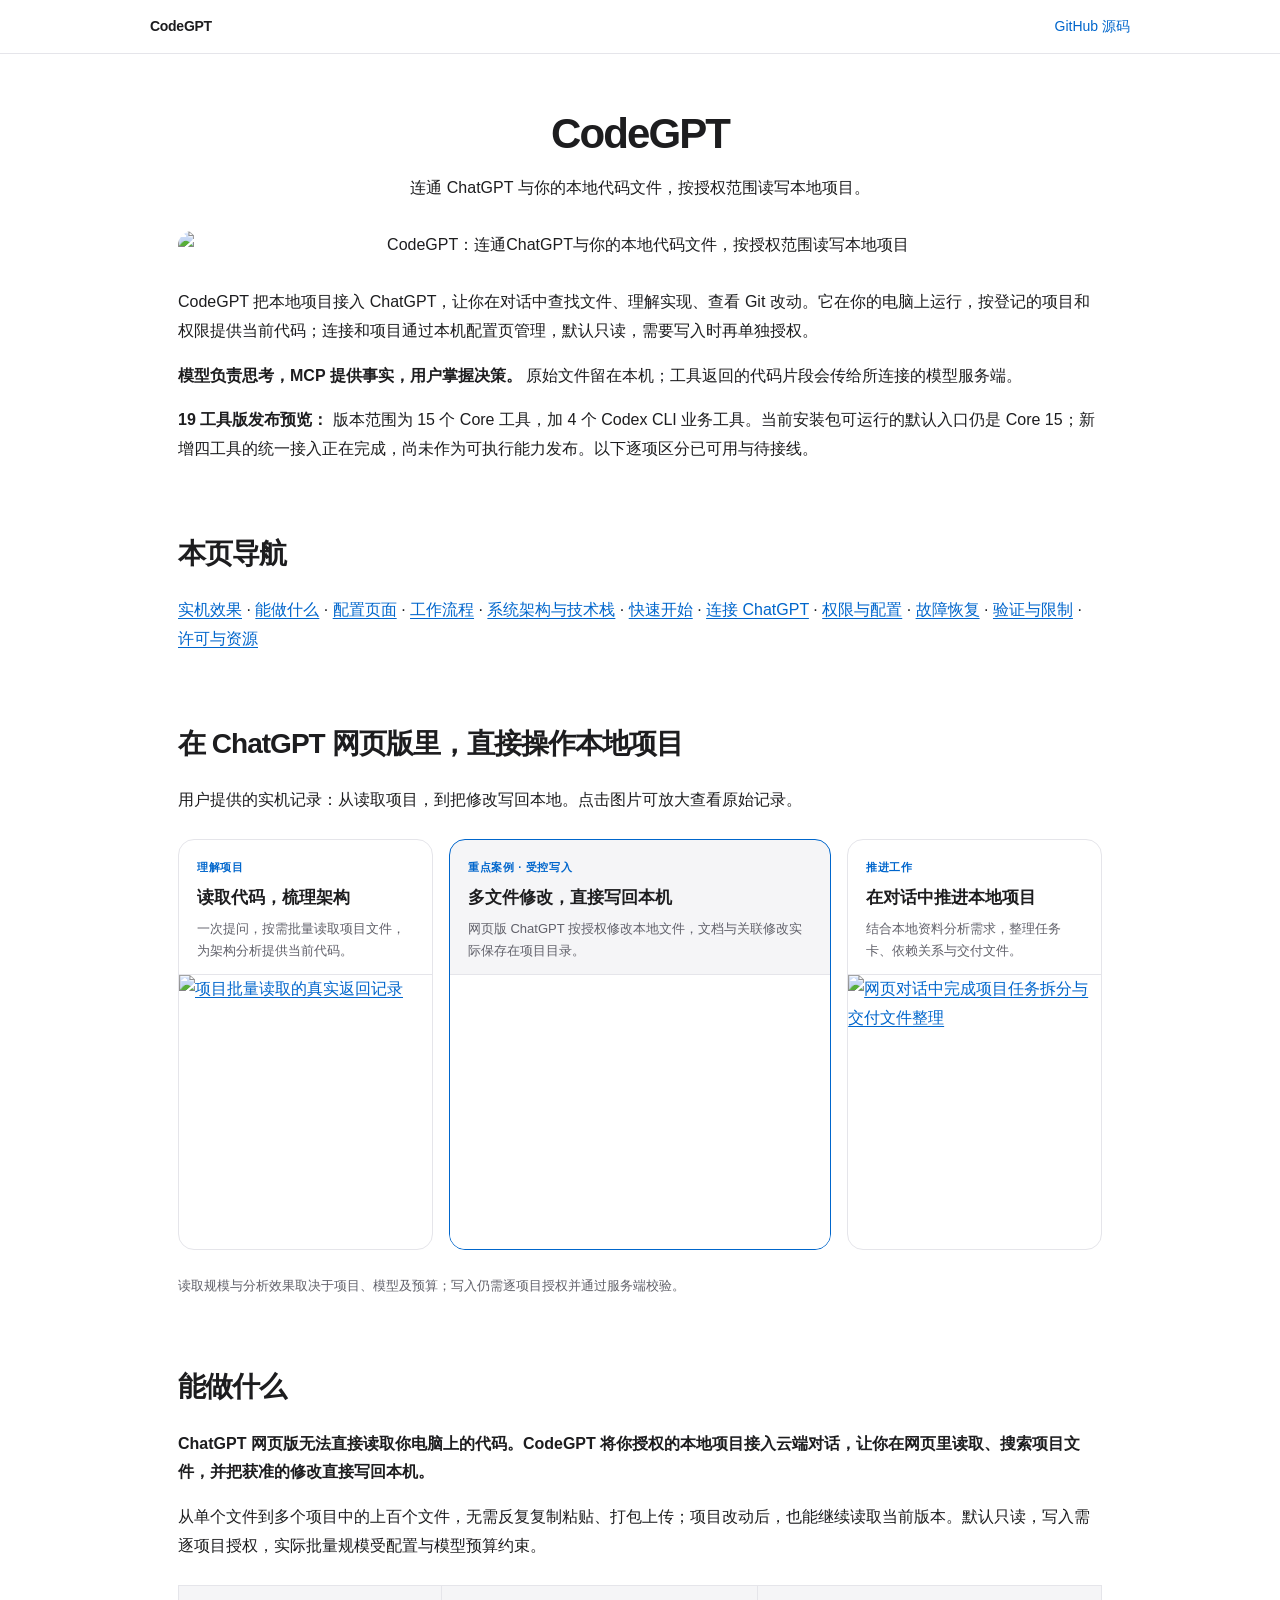
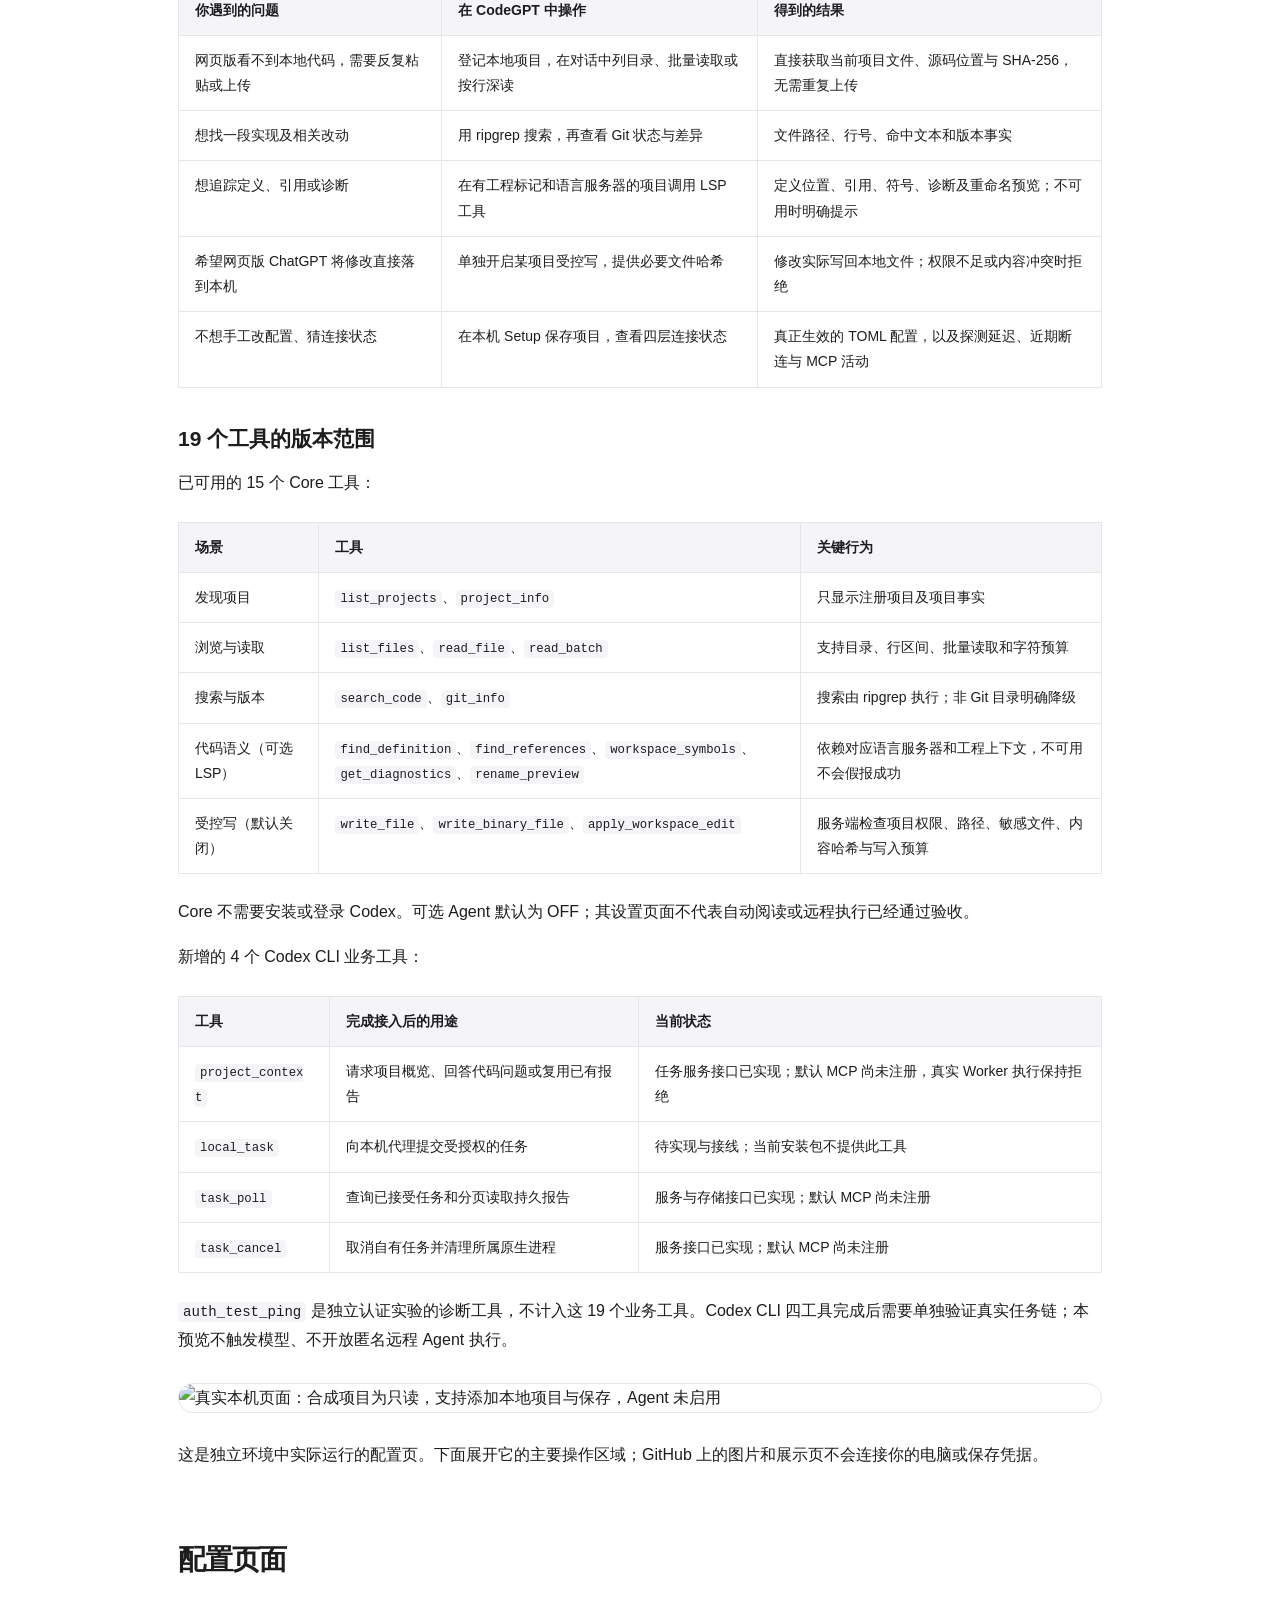
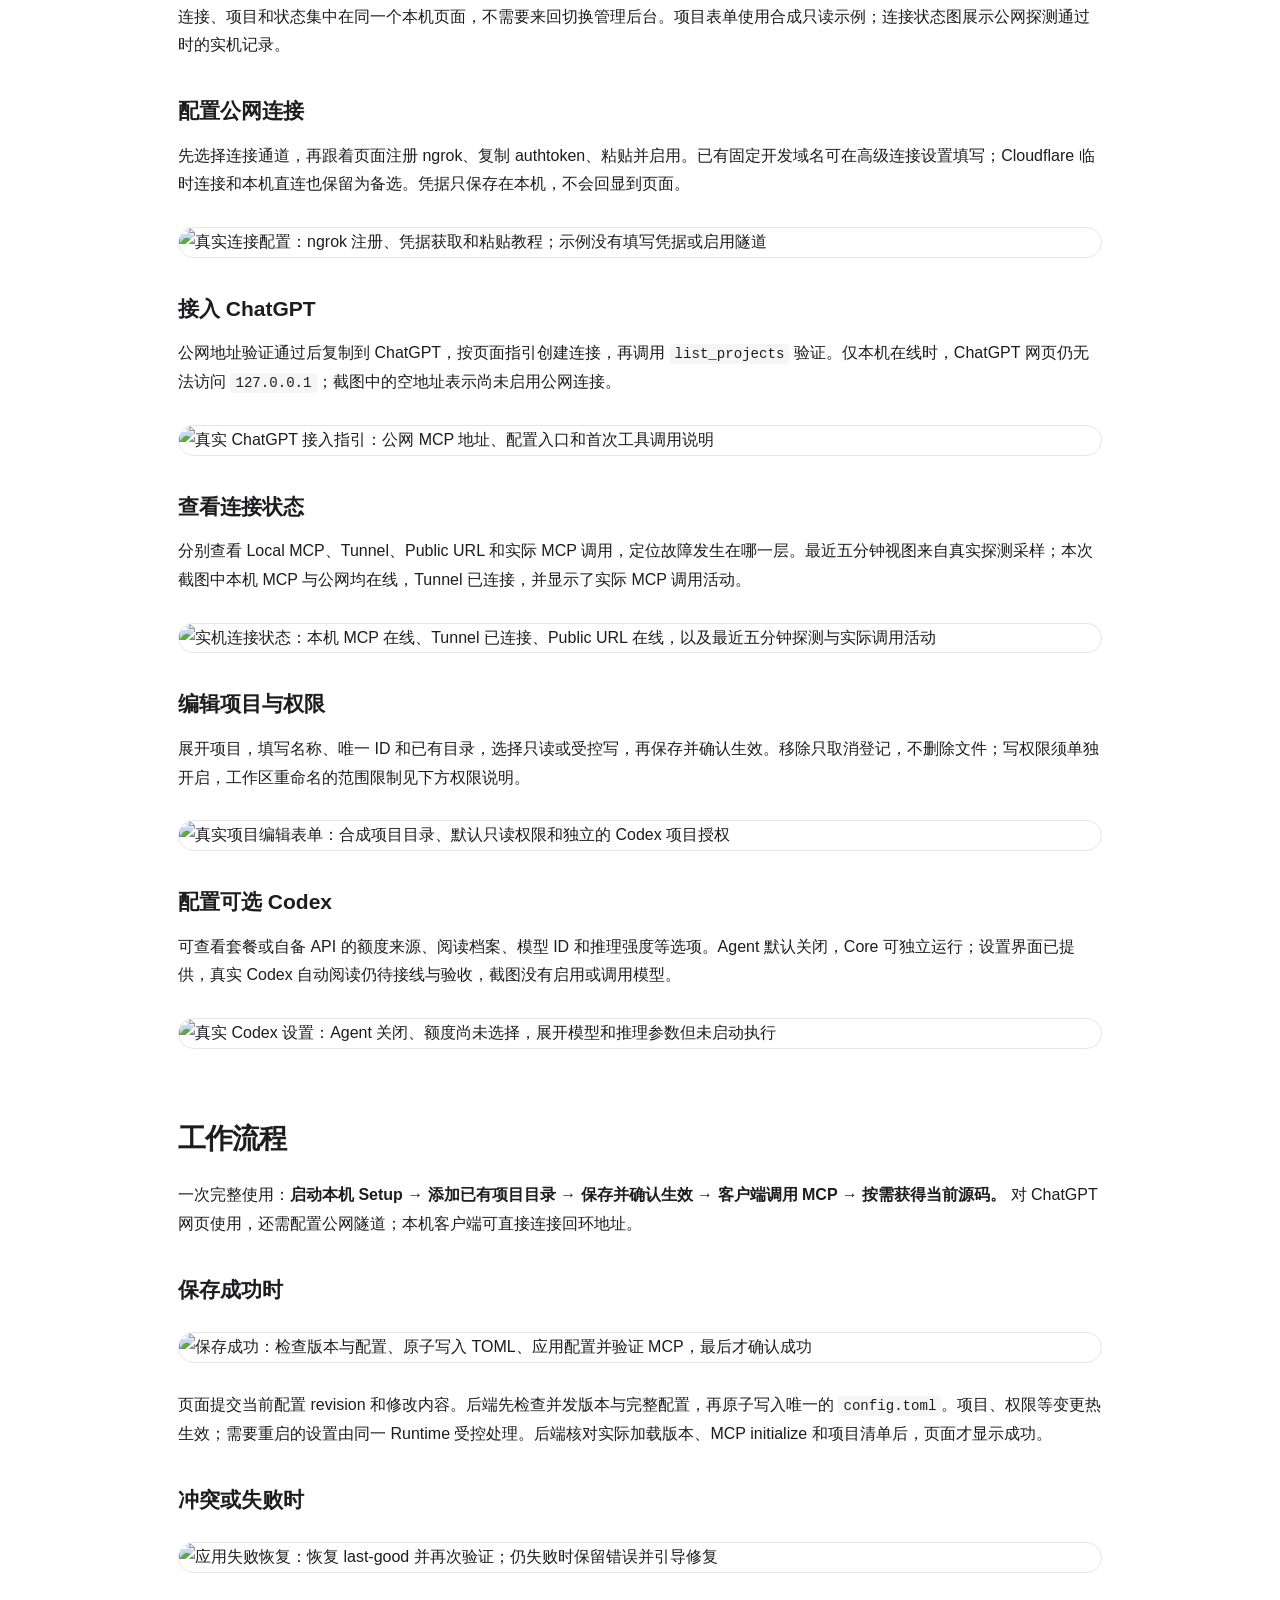
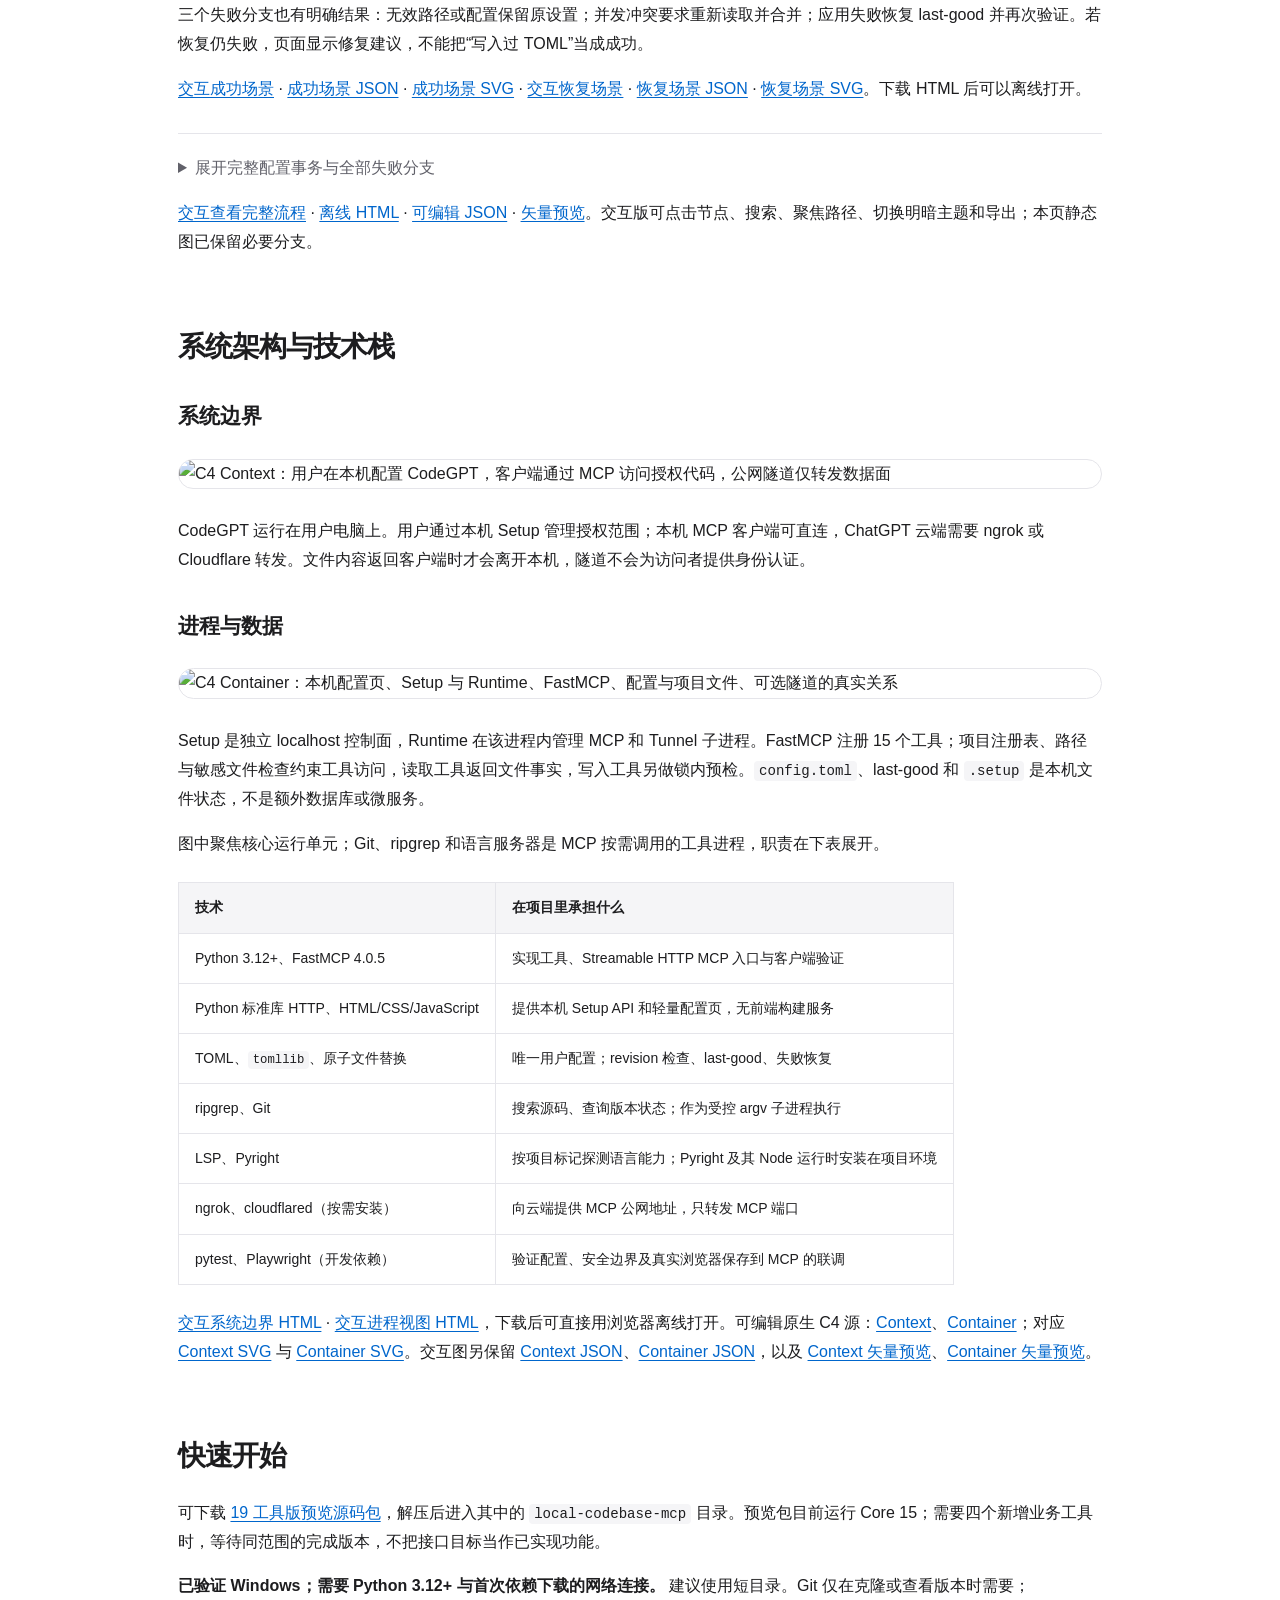
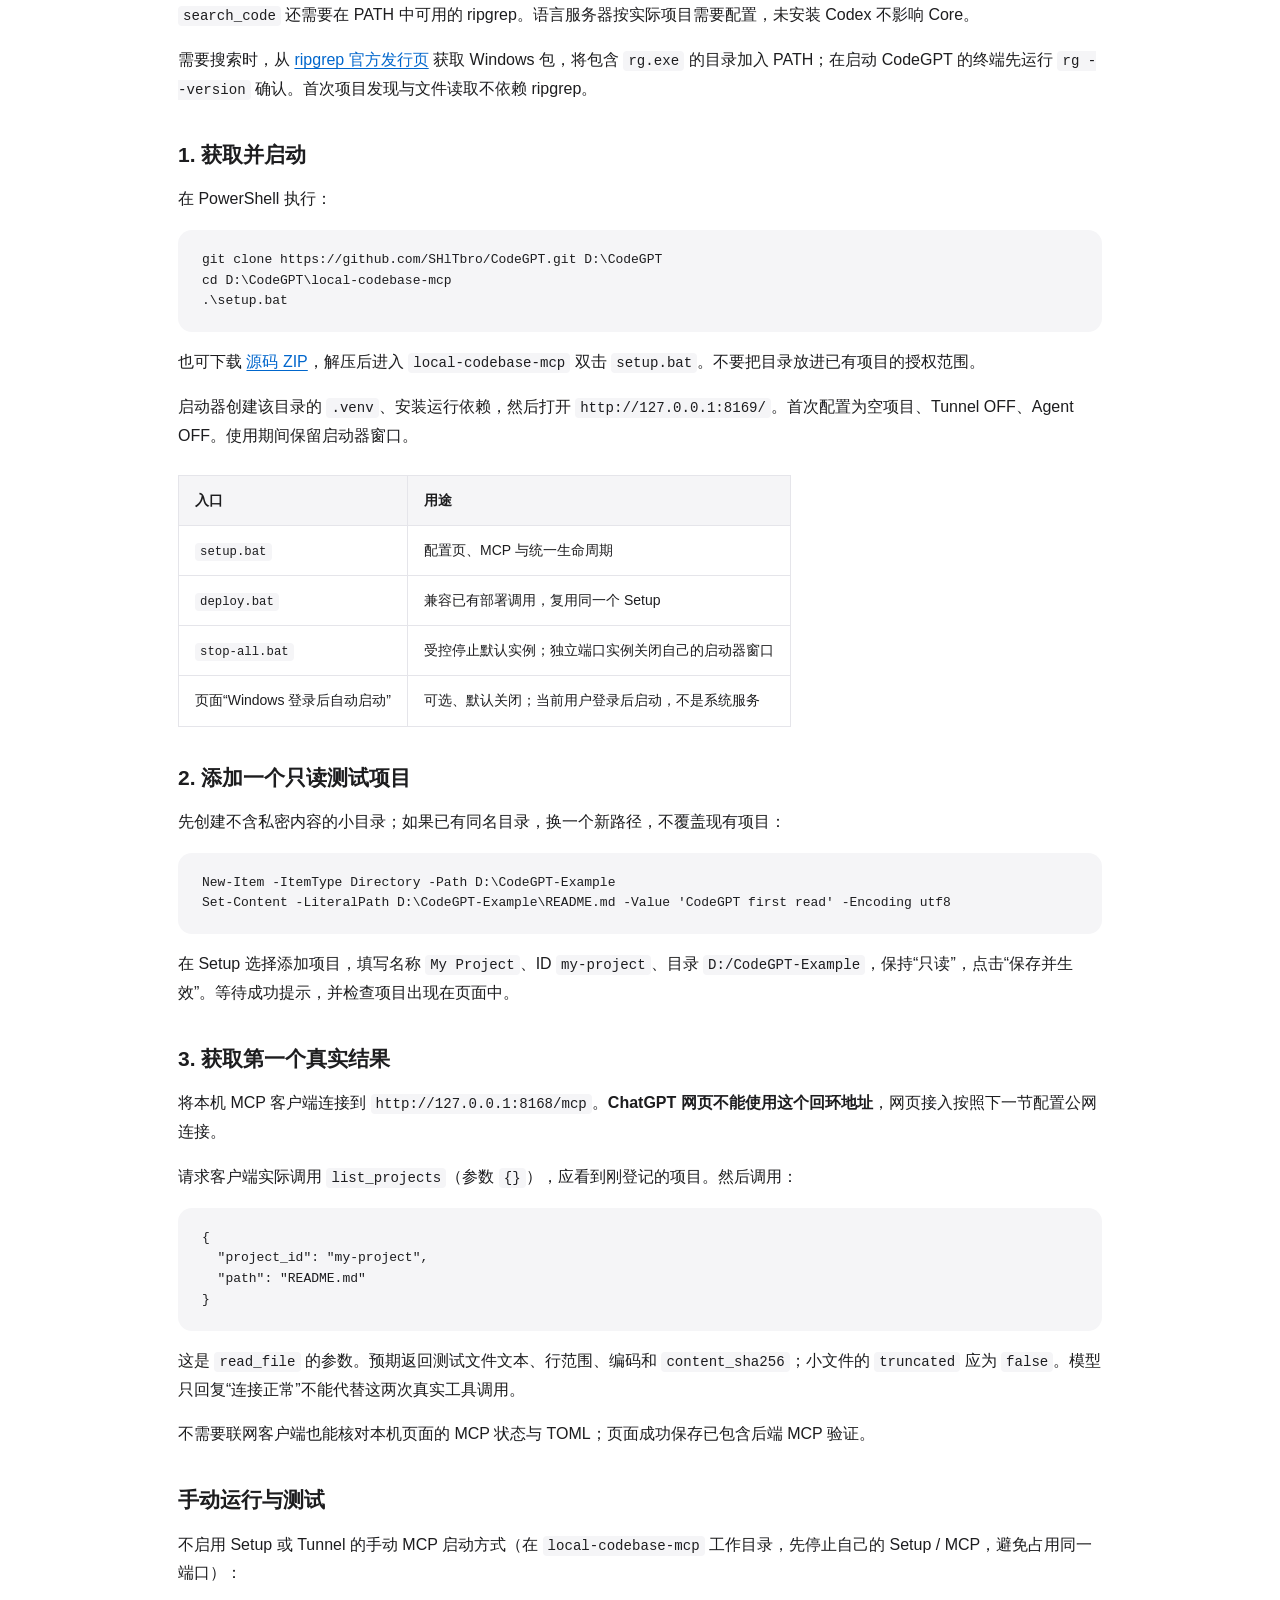
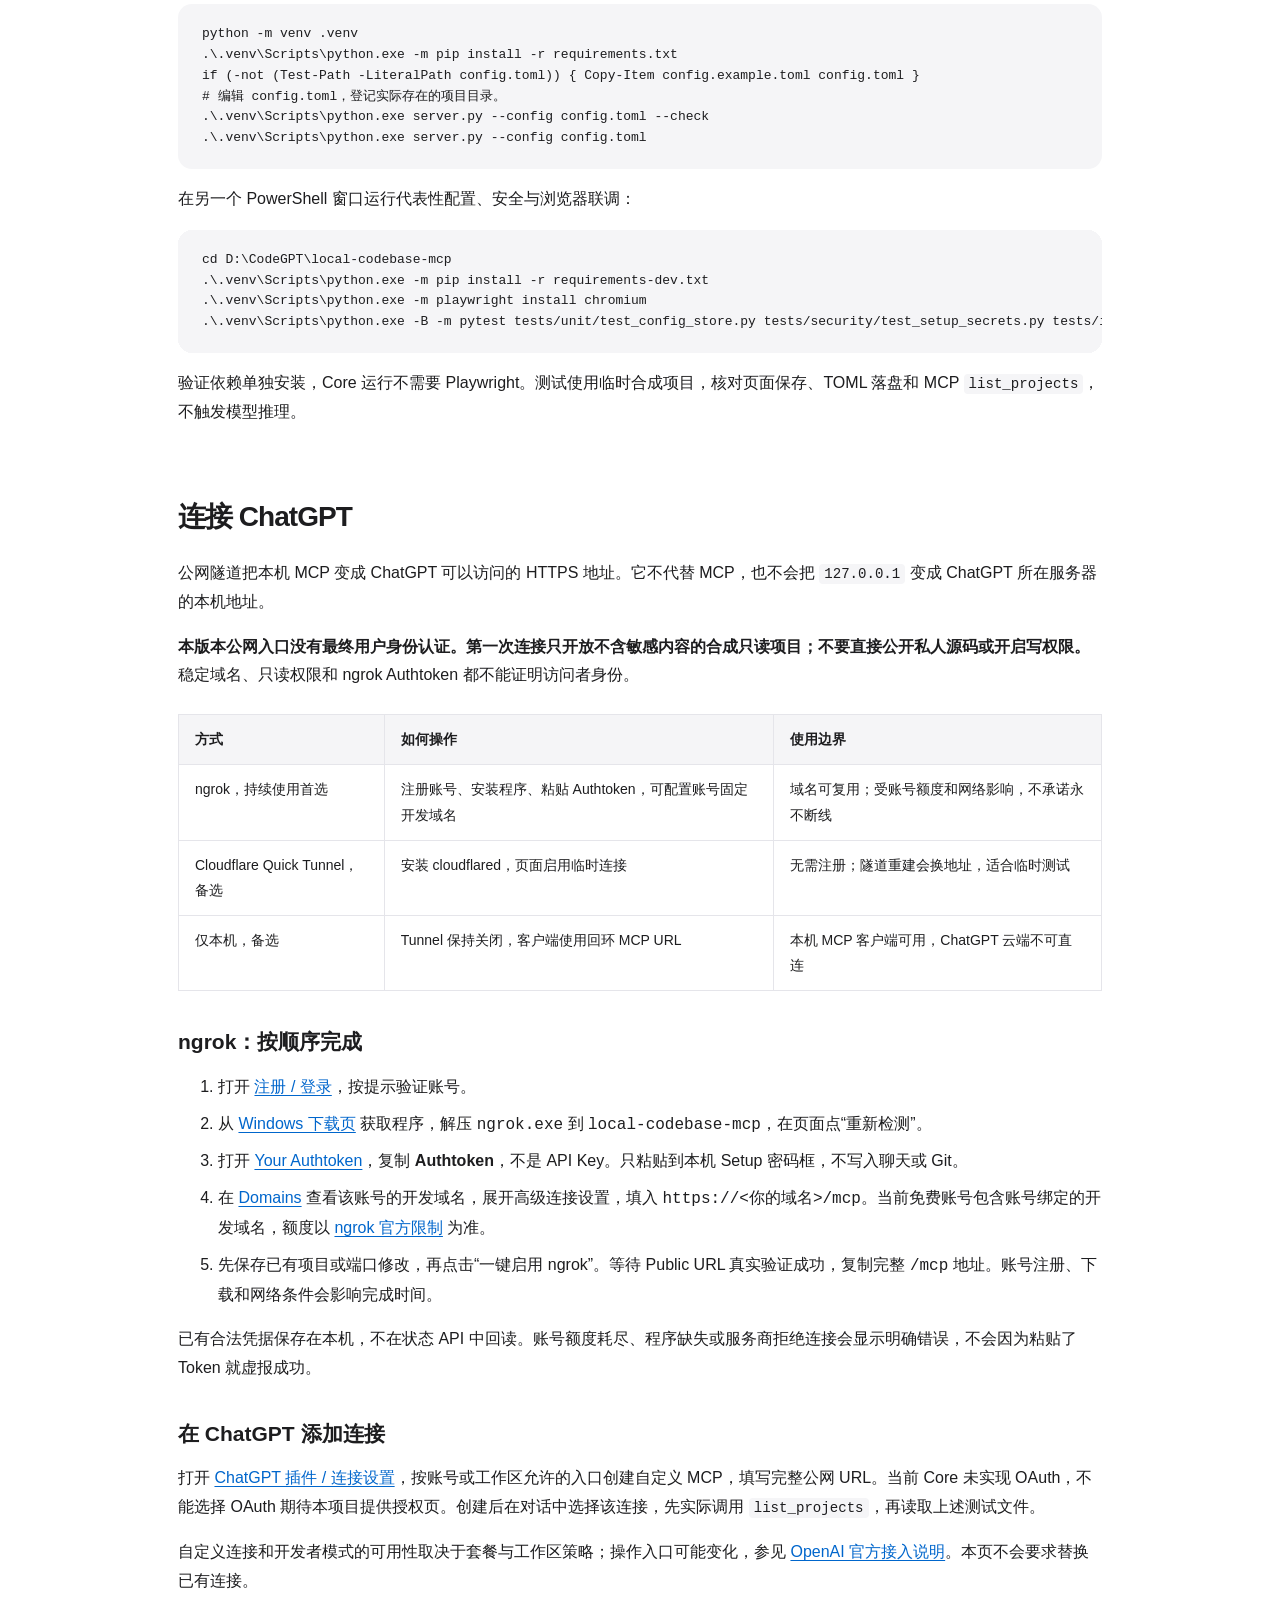
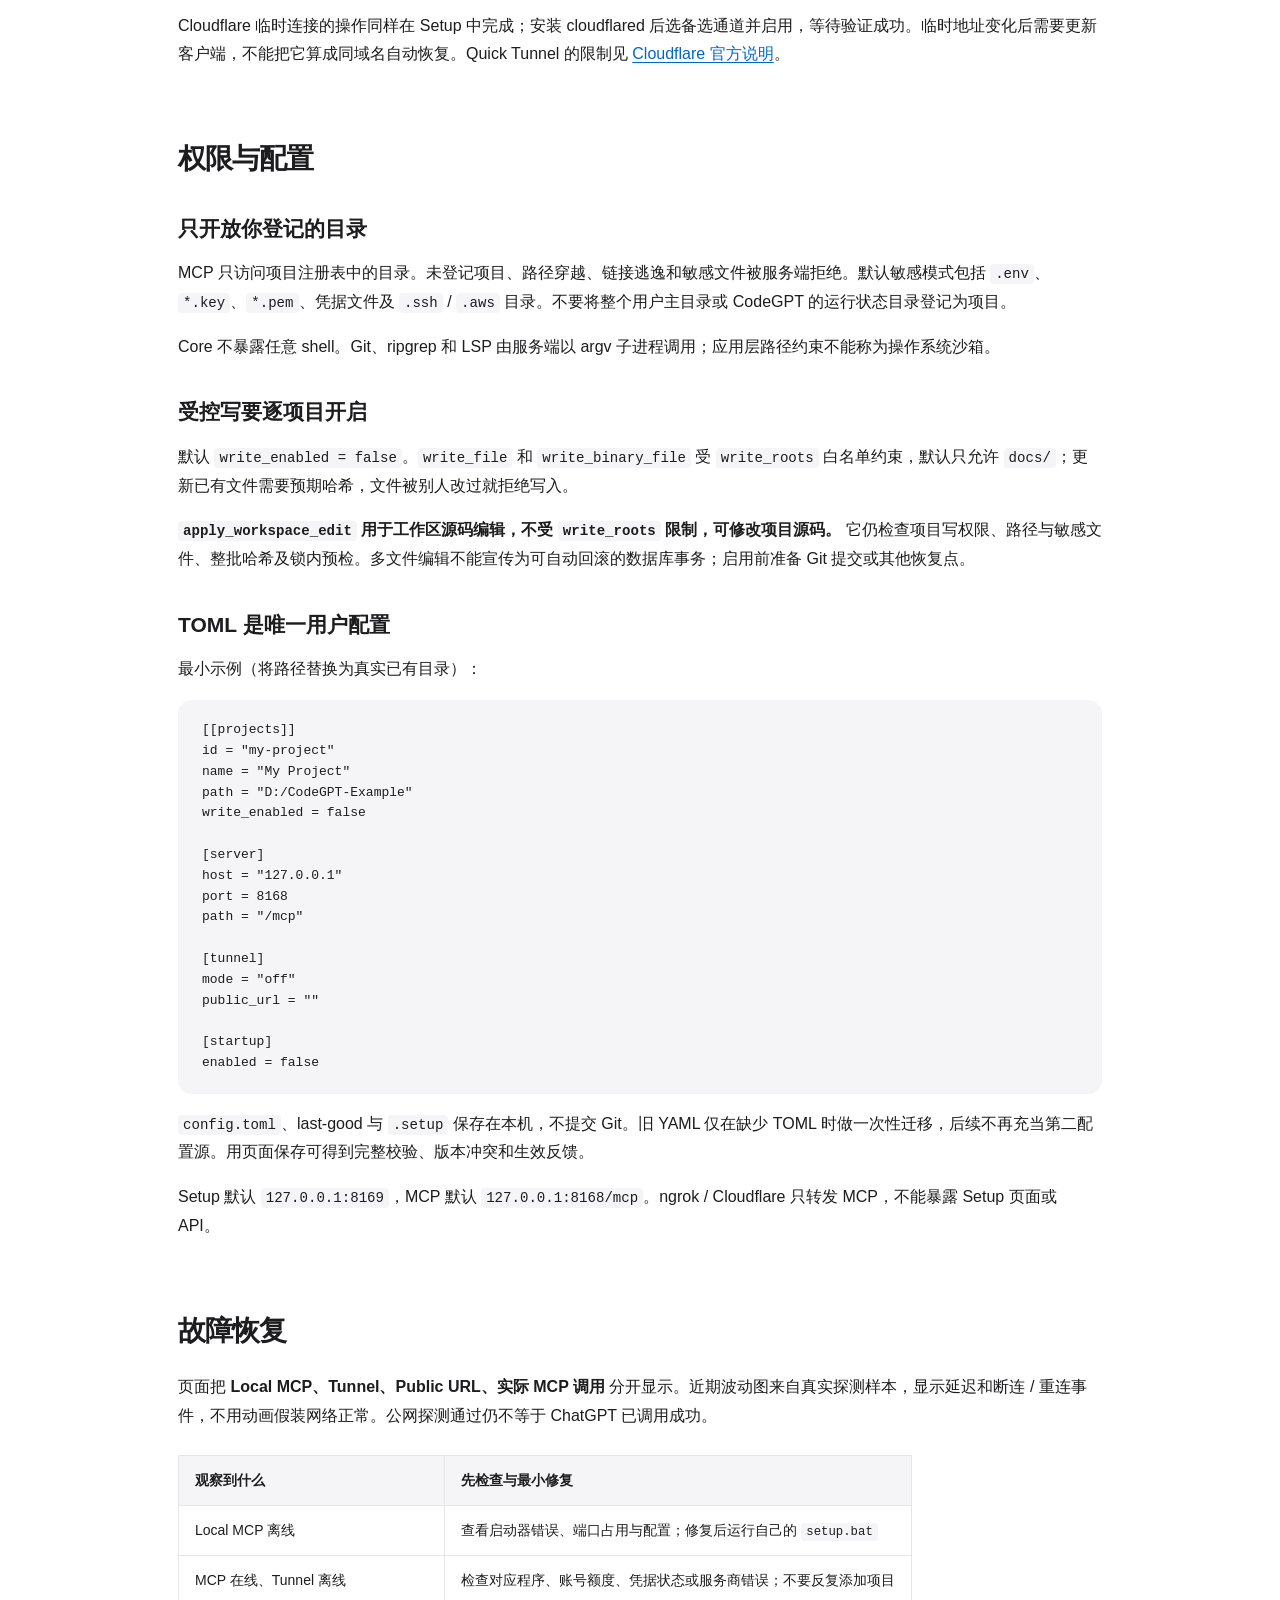
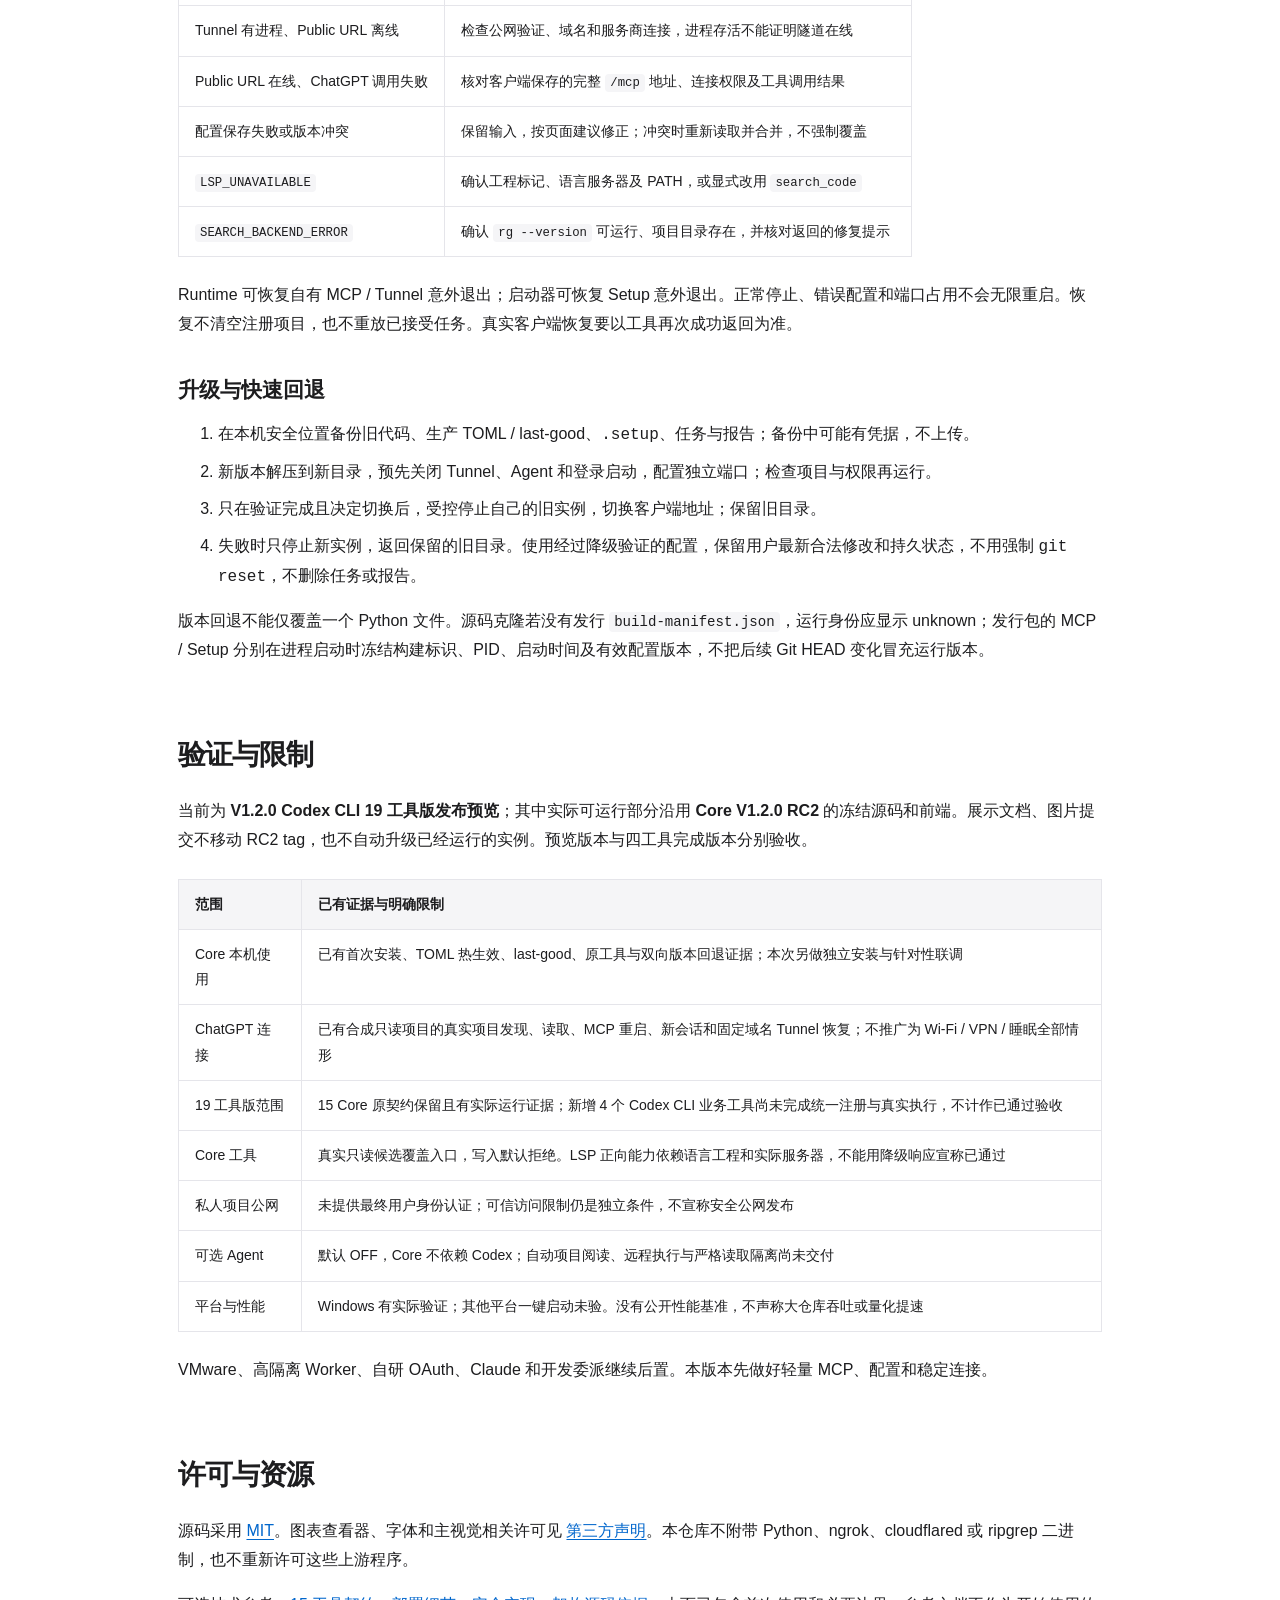
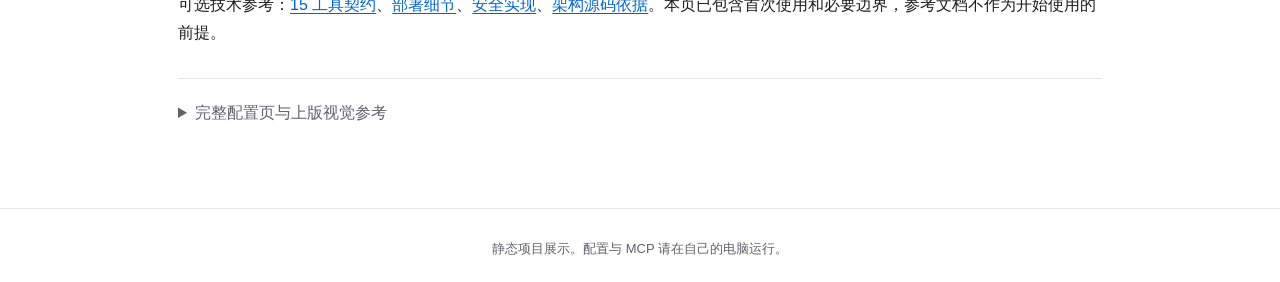
==== commit e565e72f: "docs: show connected public MCP in network status screenshot" ====
--- a/site/index.html
+++ b/site/index.html
@@ -143,7 +143,7 @@
 <p>这是独立环境中实际运行的配置页。下面展开它的主要操作区域；GitHub 上的图片和展示页不会连接你的电脑或保存凭据。</p>
 <p><a name="interface"></a></p>
 <h2>配置页面</h2>
-<p>连接、项目和状态集中在同一个本机页面，不需要来回切换管理后台。以下截图使用合成只读项目，公网隧道和 Agent 均未启用。</p>
+<p>连接、项目和状态集中在同一个本机页面，不需要来回切换管理后台。项目表单使用合成只读示例；连接状态图展示公网探测通过时的实机记录。</p>
 <h3>配置公网连接</h3>
 <p>先选择连接通道，再跟着页面注册 ngrok、复制 authtoken、粘贴并启用。已有固定开发域名可在高级连接设置填写；Cloudflare 临时连接和本机直连也保留为备选。凭据只保存在本机，不会回显到页面。</p>
 <p><img src="assets/setup-tunnel-guide.png" alt="真实连接配置：ngrok 注册、凭据获取和粘贴教程；示例没有填写凭据或启用隧道" /></p>
@@ -151,8 +151,8 @@
 <p>公网地址验证通过后复制到 ChatGPT，按页面指引创建连接，再调用 <code>list_projects</code> 验证。仅本机在线时，ChatGPT 网页仍无法访问 <code>127.0.0.1</code>；截图中的空地址表示尚未启用公网连接。</p>
 <p><img src="assets/setup-connection.png" alt="真实 ChatGPT 接入指引：公网 MCP 地址、配置入口和首次工具调用说明" /></p>
 <h3>查看连接状态</h3>
-<p>分别查看 Local MCP、Tunnel、Public URL 和实际 MCP 调用，定位故障发生在哪一层。最近五分钟视图来自真实探测采样；本次截图中本机 MCP 在线，隧道未启用，公网地址未配置，并记录了实际只读调用。</p>
-<p><img src="assets/setup-network.png" alt="真实网络状态：本机在线、隧道未启用、公网未配置，以及探测历史和实际读取活动" /></p>
+<p>分别查看 Local MCP、Tunnel、Public URL 和实际 MCP 调用，定位故障发生在哪一层。最近五分钟视图来自真实探测采样；本次截图中本机 MCP 与公网均在线，Tunnel 已连接，并显示了实际 MCP 调用活动。</p>
+<p><img src="assets/setup-network.png" alt="实机连接状态：本机 MCP 在线、Tunnel 已连接、Public URL 在线，以及最近五分钟探测与实际调用活动" /></p>
 <h3>编辑项目与权限</h3>
 <p>展开项目，填写名称、唯一 ID 和已有目录，选择只读或受控写，再保存并确认生效。移除只取消登记，不删除文件；写权限须单独开启，工作区重命名的范围限制见下方权限说明。</p>
 <p><img src="assets/setup-project-editor.png" alt="真实项目编辑表单：合成项目目录、默认只读权限和独立的 Codex 项目授权" /></p>
